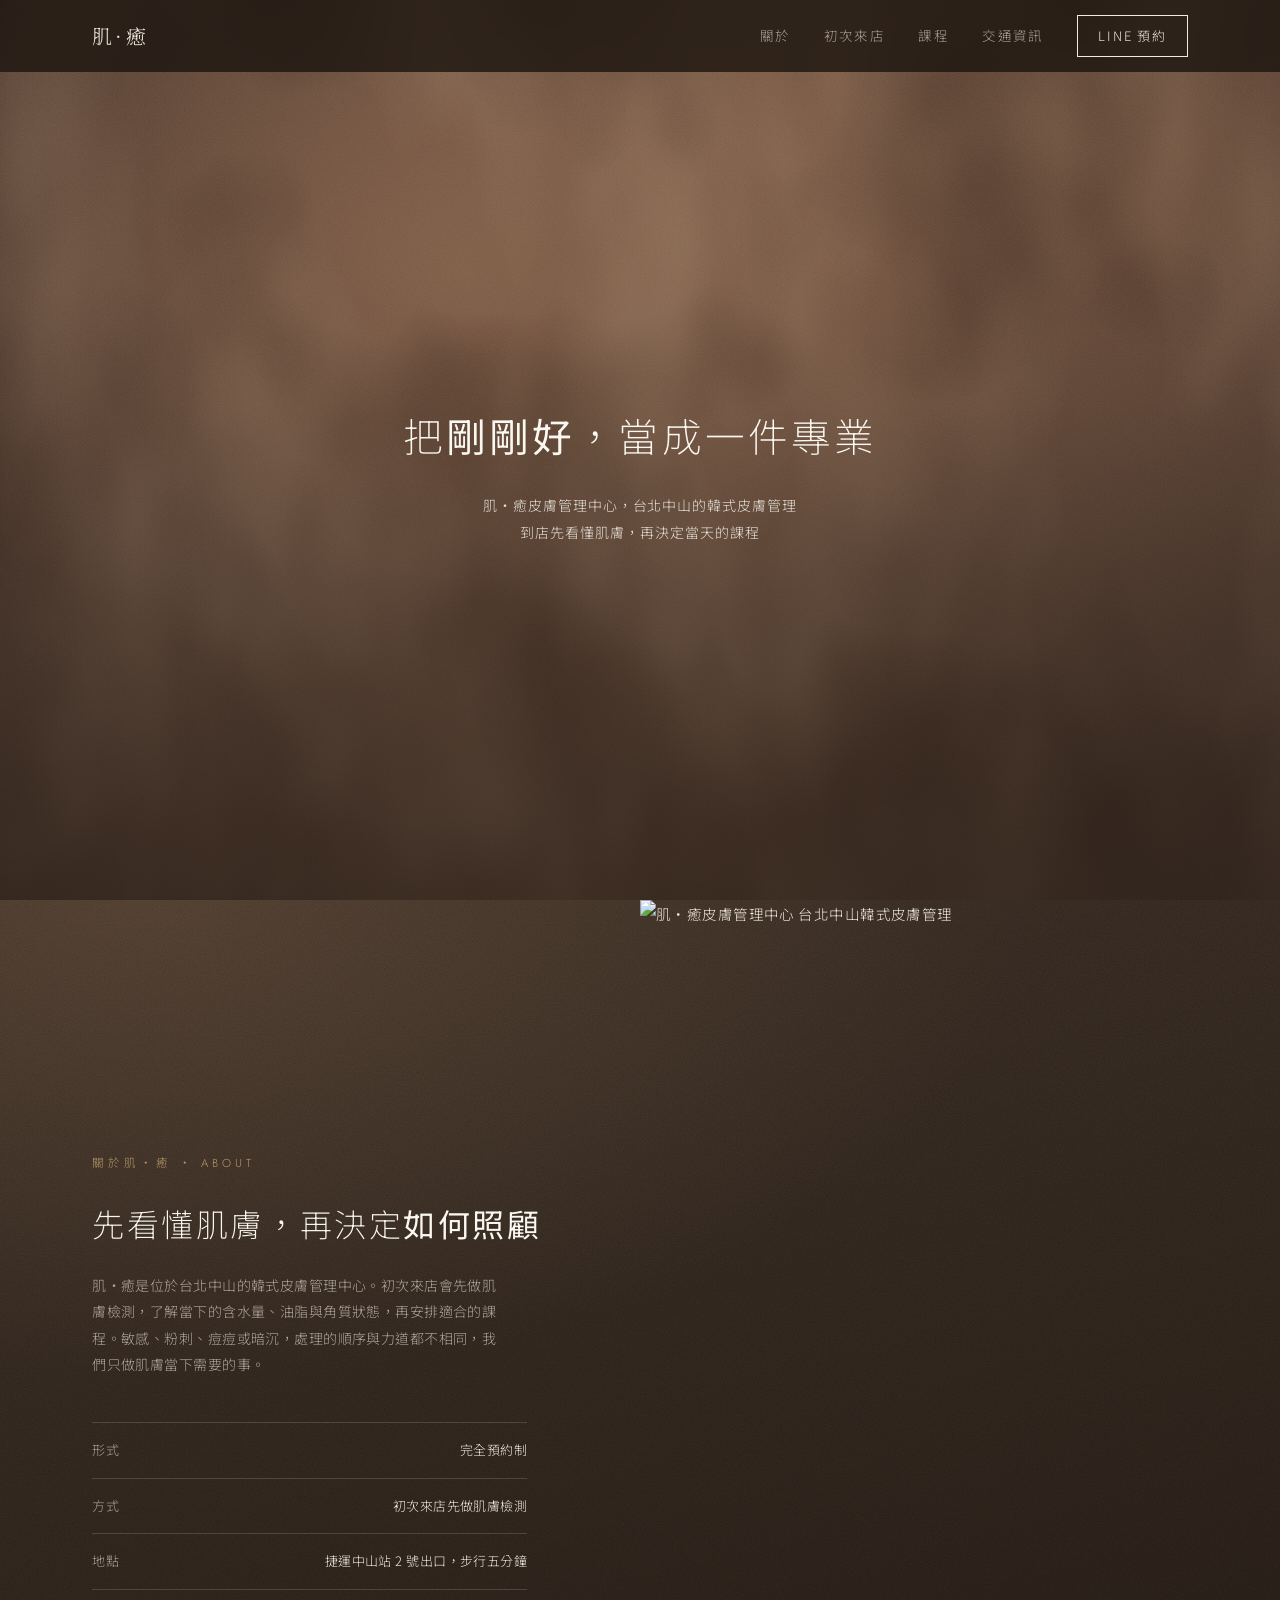
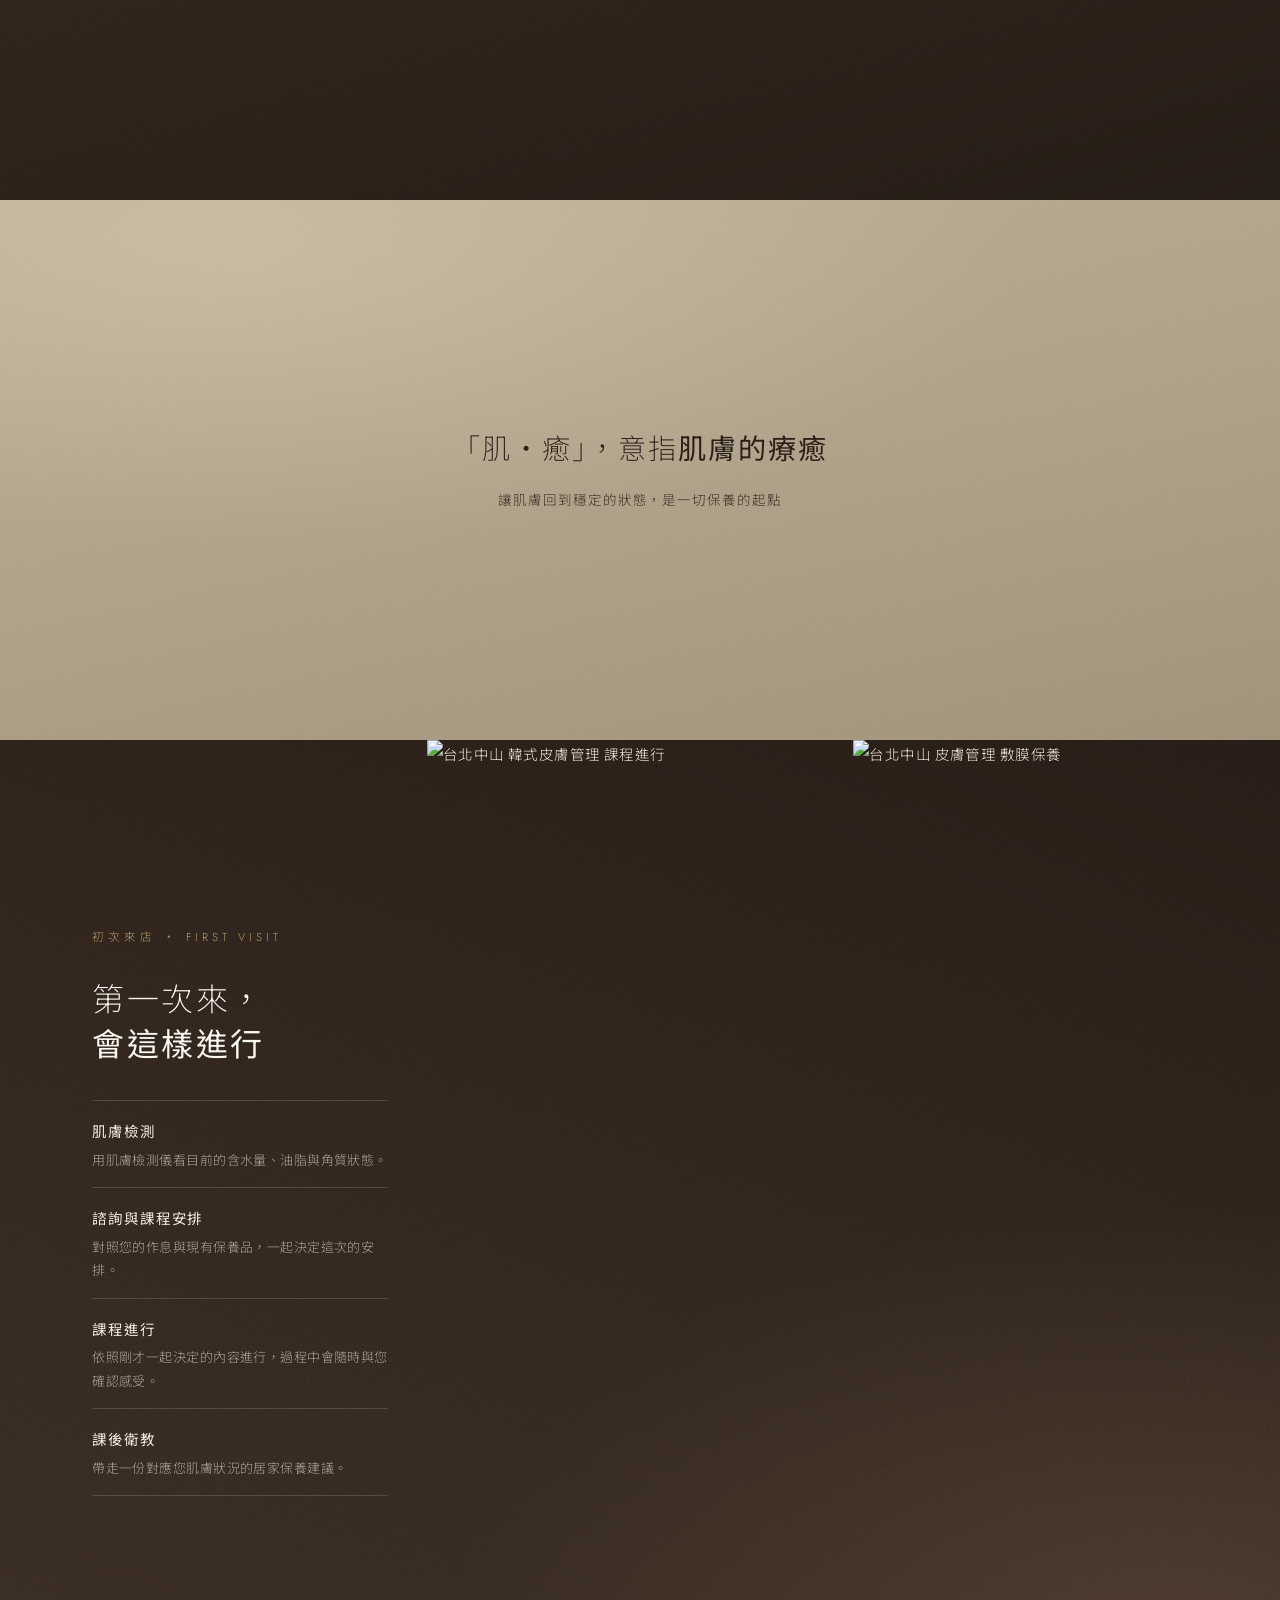
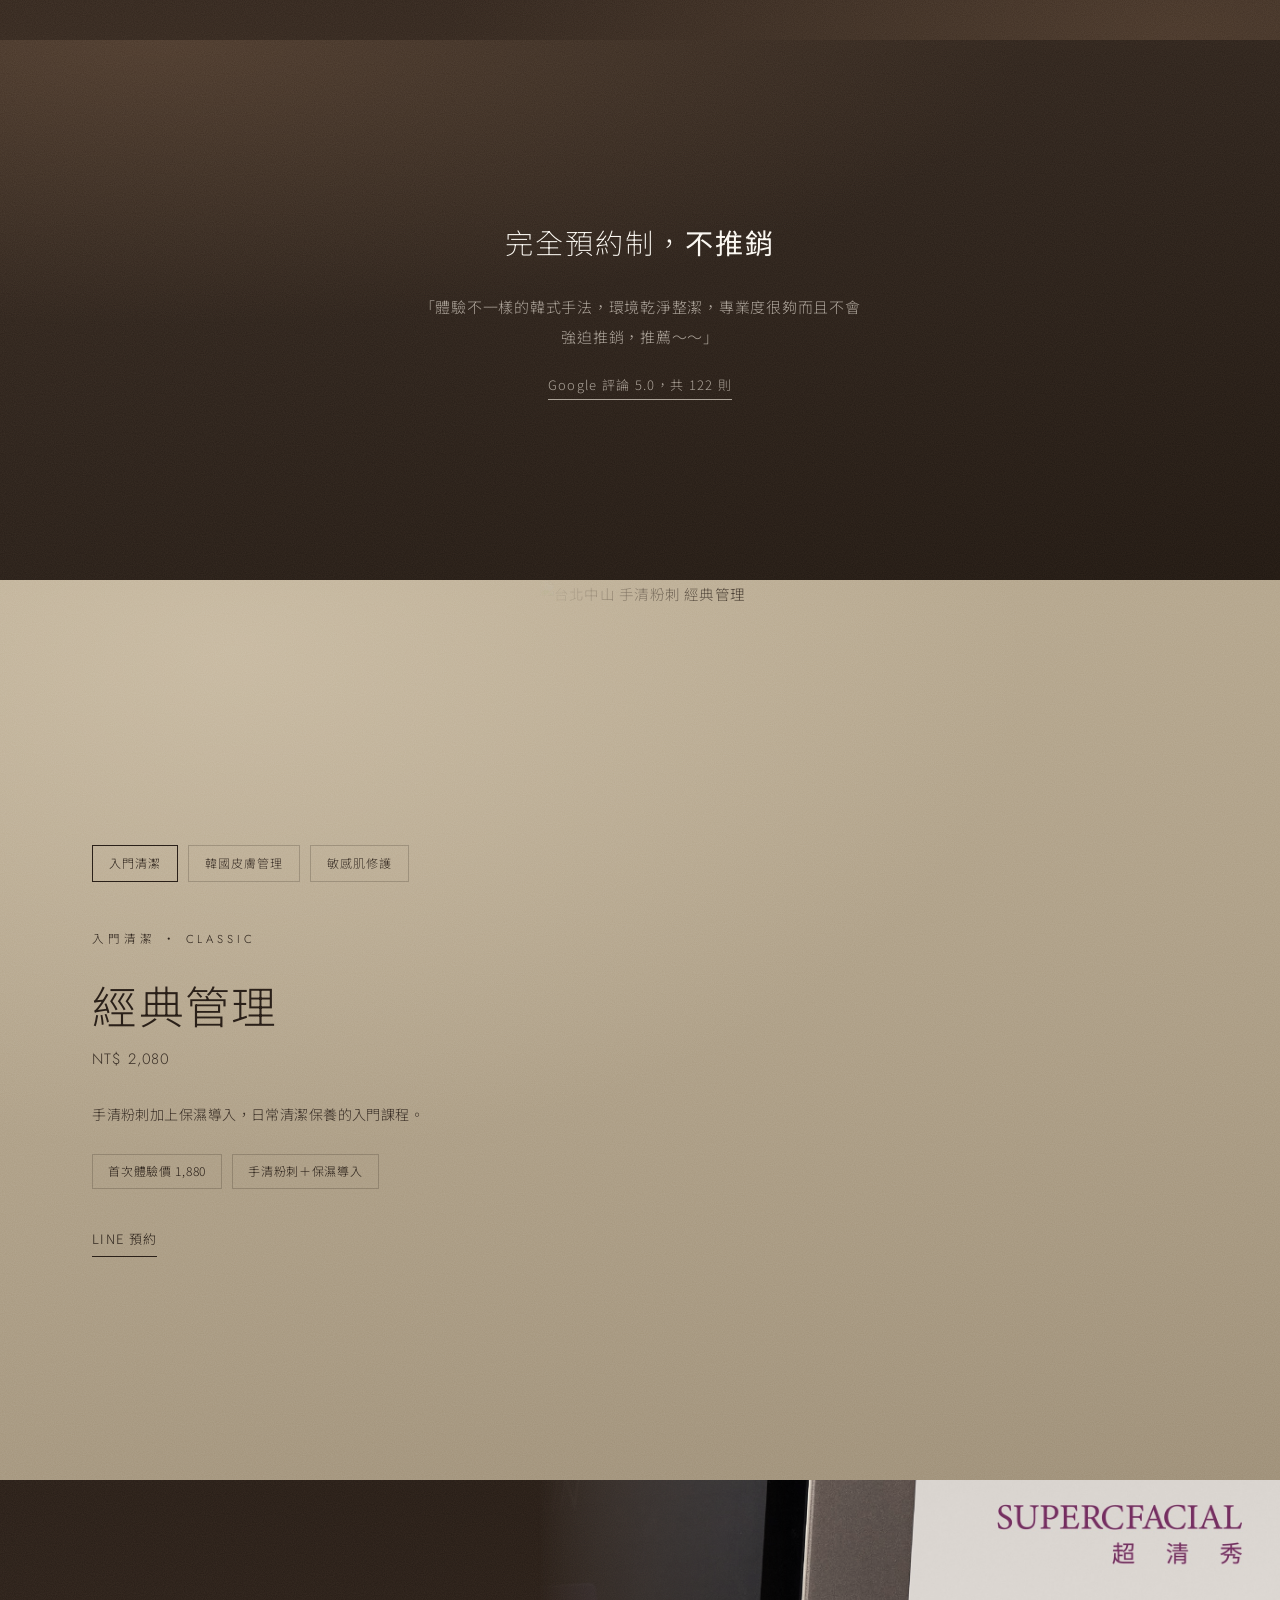
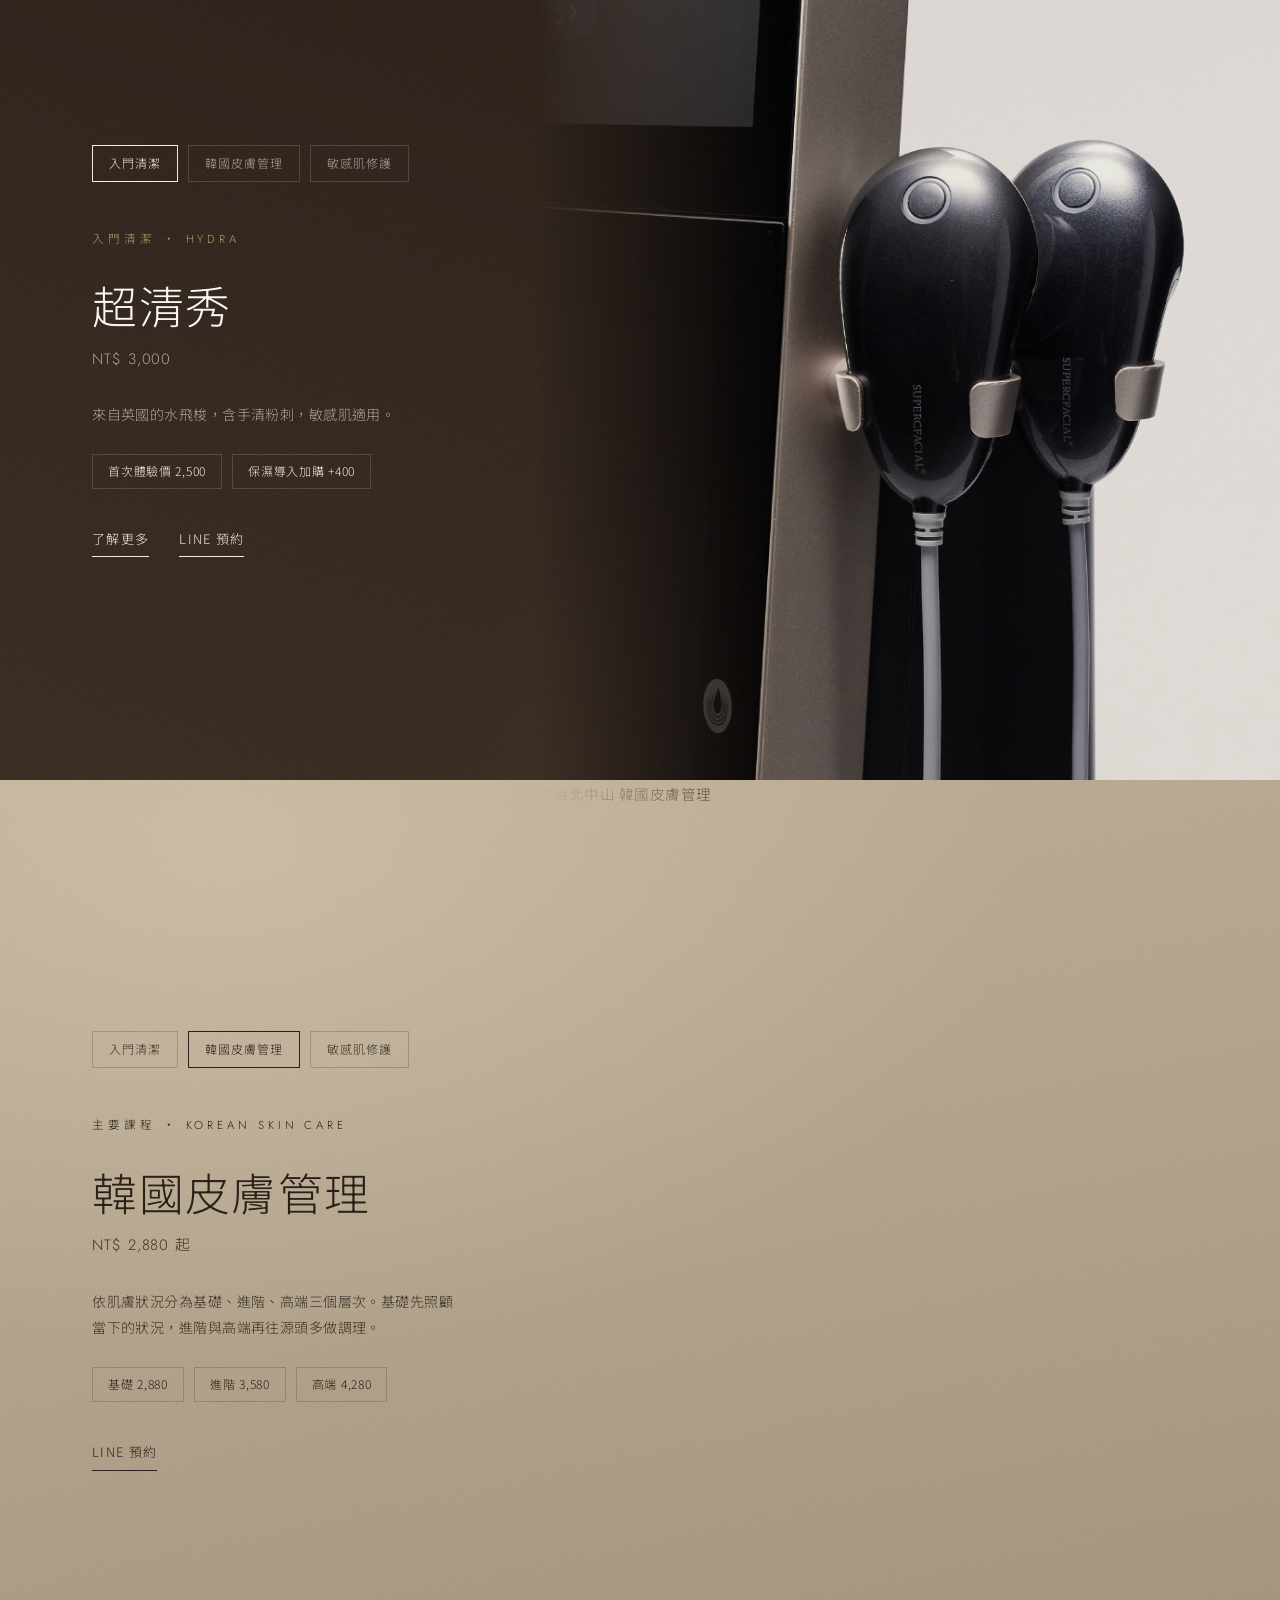
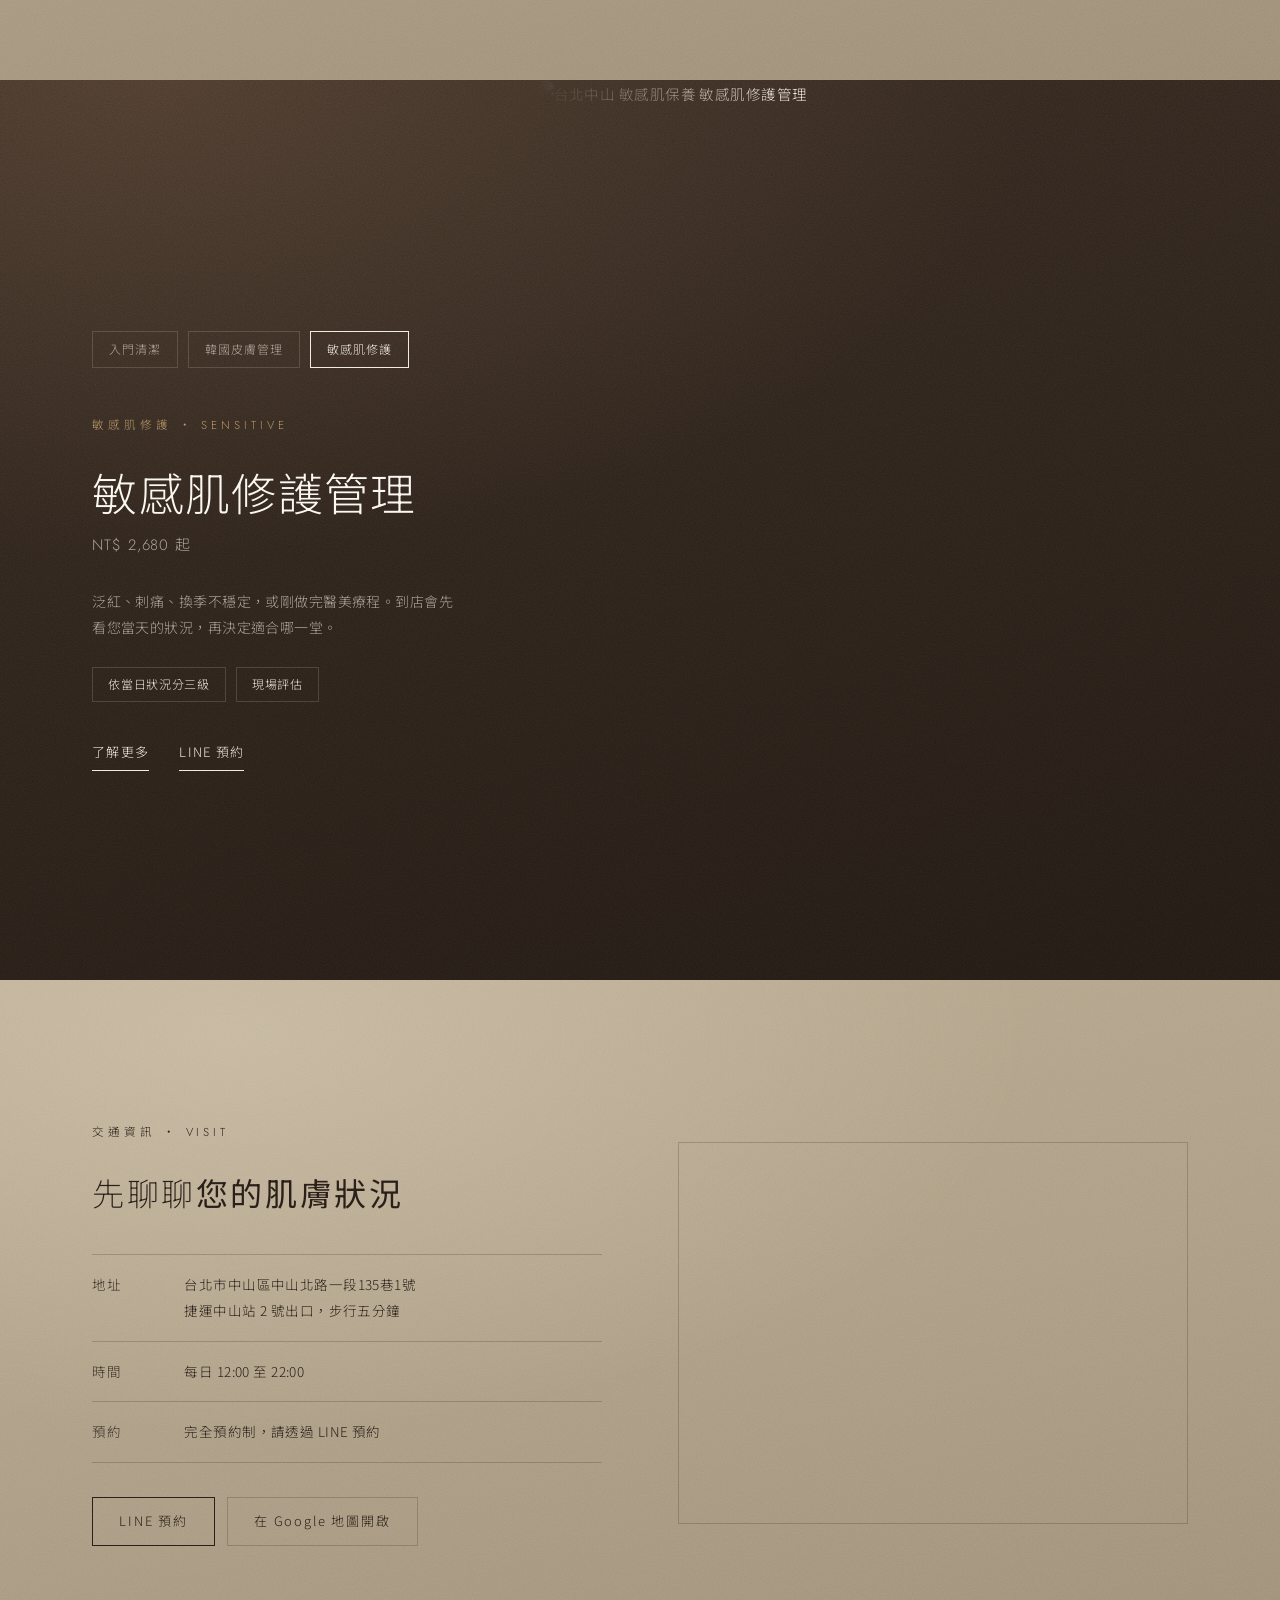
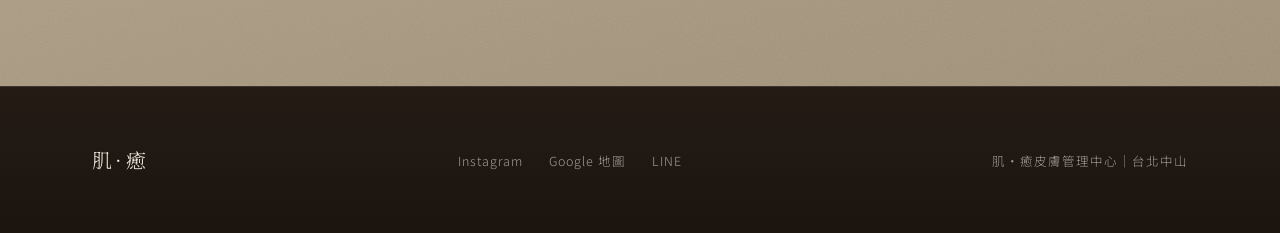
==== index.html @ ade78063 "深色版升為正式首頁；新增超清秀介紹頁；營業時間改 12:00 至 22:00 - v2.html 改名 index.html，舊奶油白版改名 index-light.html - courses/su" ====
<!doctype html>
<html lang="zh-Hant">
<head>
<meta charset="utf-8">
<meta name="viewport" content="width=device-width, initial-scale=1">
<title>肌·癒皮膚管理中心｜台北中山韓式皮膚管理・敏感肌</title>
<meta name="description" content="肌·癒皮膚管理中心位於台北中山，捷運中山站步行五分鐘。韓式皮膚管理、敏感肌保養、手清粉刺，完全預約制，初次來店先做肌膚檢測再安排課程。">
<!-- 最後更新 2026-11-13。深色極簡版首頁。_sample 資料夾的照片為本機示意用，上線前須更換 -->
<link rel="preconnect" href="https://fonts.googleapis.com">
<link rel="preconnect" href="https://fonts.gstatic.com" crossorigin>
<link href="https://fonts.googleapis.com/css2?family=Jost:wght@300;400&family=Noto+Sans+TC:wght@200;300;400&family=Noto+Serif+TC:wght@300&display=swap" rel="stylesheet">
<link rel="stylesheet" href="assets/site-v2.css">
</head>
<body>

<nav class="nav-fade">
  <a class="brand" href="#top">肌·癒</a>
  <div class="nav-links">
    <a href="#about">關於</a>
    <a href="#first-visit">初次來店</a>
    <a href="#courses">課程</a>
    <a href="#visit">交通資訊</a>
    <a class="btn-line" href="https://lin.ee/NUTOopS0" target="_blank" rel="noopener">LINE 預約</a>
  </div>
</nav>

<!-- 首屏：一句話 -->
<header class="panel hero on-dark" id="top">
  <div>
    <h1><span class="nb">把<strong>剛剛好</strong>，</span><span class="nb">當成一件專業</span>
      <span class="h1-sub"><span class="nb">肌·癒皮膚管理中心，</span><span class="nb">台北中山的韓式皮膚管理</span></span>
    </h1>
    <p><span class="nb">到店先看懂肌膚，</span><span class="nb">再決定當天的課程</span></p>
  </div>
</header>

<!-- 關於 -->
<section class="split on-dark" id="about">
  <div class="split-txt rv">
    <div class="eyebrow">關於肌·癒 · <span class="en">About</span></div>
    <h2 class="h-lg">先看懂肌膚，再決定<strong>如何照顧</strong></h2>
    <p class="lead">肌·癒是位於台北中山的韓式皮膚管理中心。初次來店會先做肌膚檢測，了解當下的含水量、油脂與角質狀態，再安排適合的課程。敏感、粉刺、痘痘或暗沉，處理的順序與力道都不相同，我們只做肌膚當下需要的事。</p>
    <dl class="spec">
      <div><dt>形式</dt><dd>完全預約制</dd></div>
      <div><dt>方式</dt><dd>初次來店先做肌膚檢測</dd></div>
      <div><dt>地點</dt><dd>捷運中山站 2 號出口，步行五分鐘</dd></div>
    </dl>
  </div>
  <div class="split-img">
    <img src="assets/img/_sample/about.jpg" alt="肌·癒皮膚管理中心 台北中山韓式皮膚管理">
  </div>
</section>

<!-- 呼吸段 -->
<section class="breathe on-sand">
  <h2 class="rv">「肌·癒」，意指<strong>肌膚的療癒</strong></h2>
  <p class="rv">讓肌膚回到穩定的狀態，是一切保養的起點</p>
</section>

<!-- 初次來店 -->
<section class="trio on-dark tone-b" id="first-visit">
  <div class="split-txt rv">
    <div class="eyebrow">初次來店 · <span class="en">First Visit</span></div>
    <h2 class="h-lg">第一次來，<br><strong>會這樣進行</strong></h2>
    <ul class="steps">
      <li><b>肌膚檢測</b><span>用肌膚檢測儀看目前的含水量、油脂與角質狀態。</span></li>
      <li><b>諮詢與課程安排</b><span>對照您的作息與現有保養品，一起決定這次的安排。</span></li>
      <li><b>課程進行</b><span>依照剛才一起決定的內容進行，過程中會隨時與您確認感受。</span></li>
      <li><b>課後衛教</b><span>帶走一份對應您肌膚狀況的居家保養建議。</span></li>
    </ul>
  </div>
  <div class="split-img"><img src="assets/img/_sample/visit-1.jpg" alt="台北中山 韓式皮膚管理 課程進行"></div>
  <div class="split-img"><img src="assets/img/_sample/visit-2.jpg" alt="台北中山 皮膚管理 敷膜保養"></div>
</section>

<!-- 呼吸段 -->
<section class="breathe on-dark">
  <h2 class="rv">完全預約制，<strong>不推銷</strong></h2>
  <blockquote class="quote rv">「體驗不一樣的韓式手法，環境乾淨整潔，專業度很夠而且不會強迫推銷，推薦～～」</blockquote>
  <p class="rv"><a class="link-u" href="https://www.google.com/maps?cid=13029954683794397936" target="_blank" rel="noopener">Google 評論 5.0，共 122 則</a></p>
</section>

<!-- 課程：一堂一屏 -->
<div id="courses">

<section class="cp on-sand" id="course-classic">
  <div class="cp-img"><img src="assets/img/_sample/course-classic.jpg" alt="台北中山 手清粉刺 經典管理"></div>
  <div class="cp-body rv">
    <div class="cp-tabs"><a class="on" href="#course-classic">入門清潔</a><a href="#course-korean">韓國皮膚管理</a><a href="#course-sensitive">敏感肌修護</a></div>
    <div class="eyebrow">入門清潔 · <span class="en">Classic</span></div>
    <h3 class="cp-name">經典管理</h3>
    <div class="cp-price">NT$ 2,080</div>
    <p class="cp-desc">手清粉刺加上保濕導入，日常清潔保養的入門課程。</p>
    <div class="chips"><span>首次體驗價 1,880</span><span>手清粉刺＋保濕導入</span></div>
    <div class="cp-links"><a class="link-u" href="https://lin.ee/NUTOopS0" target="_blank" rel="noopener">LINE 預約</a></div>
  </div>
</section>

<section class="cp on-dark tone-b" id="course-hydra">
  <div class="cp-img brand-shot"><img src="assets/img/supercfacial/supercfacial-2.jpg" alt="超清秀 SUPERCFACIAL 英國水飛梭儀器 台北中山"></div>
  <div class="cp-body rv">
    <div class="cp-tabs"><a class="on" href="#course-classic">入門清潔</a><a href="#course-korean">韓國皮膚管理</a><a href="#course-sensitive">敏感肌修護</a></div>
    <div class="eyebrow">入門清潔 · <span class="en">Hydra</span></div>
    <h3 class="cp-name">超清秀</h3>
    <div class="cp-price">NT$ 3,000</div>
    <p class="cp-desc">來自英國的水飛梭，含手清粉刺，敏感肌適用。</p>
    <div class="chips"><span>首次體驗價 2,500</span><span>保濕導入加購 +400</span></div>
    <div class="cp-links"><a class="link-u" href="courses/supercfacial.html">了解更多</a><a class="link-u" href="https://lin.ee/NUTOopS0" target="_blank" rel="noopener">LINE 預約</a></div>
  </div>
</section>

<section class="cp on-sand" id="course-korean">
  <div class="cp-img"><img src="assets/img/_sample/course-korean.jpg" alt="台北中山 韓國皮膚管理"></div>
  <div class="cp-body rv">
    <div class="cp-tabs"><a href="#course-classic">入門清潔</a><a class="on" href="#course-korean">韓國皮膚管理</a><a href="#course-sensitive">敏感肌修護</a></div>
    <div class="eyebrow">主要課程 · <span class="en">Korean Skin Care</span></div>
    <h3 class="cp-name">韓國皮膚管理</h3>
    <div class="cp-price">NT$ 2,880 起</div>
    <p class="cp-desc">依肌膚狀況分為基礎、進階、高端三個層次。基礎先照顧當下的狀況，進階與高端再往源頭多做調理。</p>
    <div class="chips"><span>基礎 2,880</span><span>進階 3,580</span><span>高端 4,280</span></div>
    <div class="cp-links"><a class="link-u" href="https://lin.ee/NUTOopS0" target="_blank" rel="noopener">LINE 預約</a></div>
  </div>
</section>

<section class="cp on-dark" id="course-sensitive">
  <div class="cp-img"><img src="assets/img/_sample/course-sensitive.jpg" alt="台北中山 敏感肌保養 敏感肌修護管理"></div>
  <div class="cp-body rv">
    <div class="cp-tabs"><a href="#course-classic">入門清潔</a><a href="#course-korean">韓國皮膚管理</a><a class="on" href="#course-sensitive">敏感肌修護</a></div>
    <div class="eyebrow">敏感肌修護 · <span class="en">Sensitive</span></div>
    <h3 class="cp-name">敏感肌修護管理</h3>
    <div class="cp-price">NT$ 2,680 起</div>
    <p class="cp-desc">泛紅、刺痛、換季不穩定，或剛做完醫美療程。到店會先看您當天的狀況，再決定適合哪一堂。</p>
    <div class="chips"><span>依當日狀況分三級</span><span>現場評估</span></div>
    <div class="cp-links"><a class="link-u" href="courses/sensitive-repair.html">了解更多</a><a class="link-u" href="https://lin.ee/NUTOopS0" target="_blank" rel="noopener">LINE 預約</a></div>
  </div>
</section>

</div>

<!-- 交通資訊 -->
<section class="visit on-sand" id="visit">
  <div class="rv">
    <div class="eyebrow">交通資訊 · <span class="en">Visit</span></div>
    <h2 class="h-lg">先聊聊<strong>您的肌膚狀況</strong></h2>
    <dl class="info">
      <div><dt>地址</dt><dd>台北市中山區中山北路一段135巷1號<br>捷運中山站 2 號出口，步行五分鐘</dd></div>
      <div><dt>時間</dt><dd>每日 12:00 至 22:00</dd></div>
      <div><dt>預約</dt><dd>完全預約制，請透過 LINE 預約</dd></div>
    </dl>
    <div class="visit-links">
      <a class="btn-line" href="https://lin.ee/NUTOopS0" target="_blank" rel="noopener">LINE 預約</a>
      <a class="btn-line ghost" href="https://www.google.com/maps?cid=13029954683794397936" target="_blank" rel="noopener">在 Google 地圖開啟</a>
    </div>
  </div>
  <div class="map rv"><iframe title="肌·癒皮膚管理中心 Google 地圖" src="https://maps.google.com/maps?cid=13029954683794397936&amp;hl=zh-TW&amp;z=16&amp;output=embed" loading="lazy" referrerpolicy="no-referrer-when-downgrade"></iframe></div>
</section>

<footer>
  <a class="brand" href="#top">肌·癒</a>
  <div class="foot-links"><a href="https://www.instagram.com/jiyu.tw/" target="_blank" rel="noopener">Instagram</a><a href="https://www.google.com/maps?cid=13029954683794397936" target="_blank" rel="noopener">Google 地圖</a><a href="https://lin.ee/NUTOopS0" target="_blank" rel="noopener">LINE</a></div>
  <div>肌·癒皮膚管理中心｜台北中山</div>
</footer>

<script type="application/ld+json">
{
 "@context": "https://schema.org",
 "@type": "HealthAndBeautyBusiness",
 "name": "肌·癒皮膚管理中心",
 "alternateName": [
  "肌癒皮膚管理中心",
  "肌癒",
  "肌·癒 JIYU"
 ],
 "description": "位於台北中山的韓式皮膚管理中心，提供敏感肌保養、手清粉刺與分級課程，完全預約制。",
 "address": {
  "@type": "PostalAddress",
  "streetAddress": "中山北路一段135巷1號",
  "addressLocality": "中山區",
  "addressRegion": "台北市",
  "postalCode": "104",
  "addressCountry": "TW"
 },
 "openingHoursSpecification": [
  {
   "@type": "OpeningHoursSpecification",
   "dayOfWeek": [
    "Monday",
    "Tuesday",
    "Wednesday",
    "Thursday",
    "Friday",
    "Saturday",
    "Sunday"
   ],
   "opens": "12:00",
   "closes": "22:00"
  }
 ],
 "priceRange": "NT$2,080-NT$4,280",
 "areaServed": "台北市中山區",
 "hasMap": "https://www.google.com/maps?cid=13029954683794397936",
 "sameAs": [
  "https://www.instagram.com/jiyu.tw/",
  "https://page.line.me/556xhesa",
  "https://www.google.com/maps?cid=13029954683794397936"
 ]
}
</script>
</body>
</html>
---- assets/site-v2.css ----
/* 肌·癒官網 v2：深色極簡版
   最後更新 2026-11-13
   色：深棕 / 沙色 兩種底交替，暖金只用在細線與小字
   字：Noto Sans TC，標題 200 極細、重點字 400、內文 300，字距收窄；英文 Jost 300
   圓角：全站 0 */
:root{
  --dark:#2A2019;
  --sand:#AFA088;
  --gold:#B89A6A;
  --on-dark:#F2EBDF;
  --on-dark-2:rgba(242,235,223,.64);
  --line-dark:rgba(242,235,223,.16);
  --on-sand:#2A2019;
  --on-sand-2:rgba(42,32,25,.88);
  --line-sand:rgba(42,32,25,.22);
  --pad:clamp(22px,7.2vw,104px);
  --nav-h:72px;
  /* 牆面質感：亮刷痕、暗刷痕、細顆粒。純 CSS 產生，不依賴照片 */
  --streak-light:url("data:image/svg+xml,%3Csvg xmlns='http://www.w3.org/2000/svg' width='1400' height='1000'%3E%3Cfilter id='a' x='0' y='0' width='100%25' height='100%25'%3E%3CfeTurbulence type='fractalNoise' baseFrequency='0.0052 0.0024' numOctaves='3' seed='11'/%3E%3CfeColorMatrix values='0 0 0 0 1 0 0 0 0 0.86 0 0 0 0 0.72 0.95 0 0 0 -0.4'/%3E%3C/filter%3E%3Crect width='100%25' height='100%25' filter='url(%23a)'/%3E%3C/svg%3E");
  --streak-dark:url("data:image/svg+xml,%3Csvg xmlns='http://www.w3.org/2000/svg' width='1400' height='1000'%3E%3Cfilter id='b' x='0' y='0' width='100%25' height='100%25'%3E%3CfeTurbulence type='fractalNoise' baseFrequency='0.004 0.0028' numOctaves='3' seed='29'/%3E%3CfeColorMatrix values='0 0 0 0 0.1 0 0 0 0 0.06 0 0 0 0 0.04 1.05 0 0 0 -0.46'/%3E%3C/filter%3E%3Crect width='100%25' height='100%25' filter='url(%23b)'/%3E%3C/svg%3E");
  --grain:url("data:image/svg+xml,%3Csvg xmlns='http://www.w3.org/2000/svg' width='220' height='220'%3E%3Cfilter id='g'%3E%3CfeTurbulence type='fractalNoise' baseFrequency='0.9' numOctaves='2' seed='3'/%3E%3CfeColorMatrix values='0 0 0 0 1 0 0 0 0 1 0 0 0 0 1 0 0 0 0.26 0'/%3E%3C/filter%3E%3Crect width='100%25' height='100%25' filter='url(%23g)'/%3E%3C/svg%3E");
}
*{box-sizing:border-box;margin:0;padding:0;border-radius:0}
html{-webkit-text-size-adjust:100%;scroll-behavior:smooth;scroll-padding-top:var(--nav-h)}
body{background:var(--dark);color:var(--on-dark);
  font-family:"Noto Sans TC",system-ui,sans-serif;font-weight:300;
  font-size:14.5px;line-height:1.9;letter-spacing:.03em;overflow-x:hidden;
  -webkit-font-smoothing:antialiased;-moz-osx-font-smoothing:grayscale}
img{display:block;max-width:100%}
a{color:inherit;text-decoration:none}
strong{font-weight:400}
.en{font-family:Jost,"Noto Sans TC",sans-serif;font-weight:300;text-transform:uppercase;letter-spacing:.32em}
.tofill{opacity:.5}
.nb{display:inline-block}  /* 中文斷行只斷在標點後，避免孤字 */

/* 兩種底色的文字配色 */
.on-dark{color:var(--on-dark);--t2:var(--on-dark-2);--ln:var(--line-dark);--ac:var(--gold);
  background-color:var(--dark);
  background-image:var(--grain),
    radial-gradient(110% 85% at 12% 0%,rgba(122,92,68,.34),transparent 62%),
    linear-gradient(165deg,#35281F 0%,#2A2019 48%,#1F1711 100%);
  background-size:220px 220px,100% 100%,100% 100%;background-blend-mode:soft-light,normal,normal}
/* 第二種深色：光從右下來，讓相鄰的深色段不會長得一樣 */
.on-dark.tone-b{background-image:var(--grain),
    radial-gradient(95% 80% at 92% 100%,rgba(128,96,70,.3),transparent 60%),
    linear-gradient(200deg,#211812 0%,#2B2019 52%,#34271E 100%)}
.on-sand{color:var(--on-sand);--t2:var(--on-sand-2);--ln:var(--line-sand);--ac:var(--on-sand);
  background-color:var(--sand);
  background-image:var(--grain),
    radial-gradient(100% 90% at 18% 8%,rgba(214,200,176,.5),transparent 62%),
    linear-gradient(168deg,#B8A98F 0%,#AC9D84 50%,#9C8D75 100%);
  background-size:220px 220px,100% 100%,100% 100%;background-blend-mode:soft-light,normal,normal}

.eyebrow{font-size:11.5px;letter-spacing:.34em;color:var(--ac);margin-bottom:26px}
.eyebrow .en{letter-spacing:.34em}
h1,h2,h3{font-weight:200;letter-spacing:.08em;line-height:1.4}
.on-dark h1,.on-dark h2,.on-dark h3{color:#FBF8F2}
.h-lg{font-size:clamp(23px,2.5vw,34px)}
.lead{margin-top:26px;color:var(--t2);max-width:29em;font-size:14px;text-wrap:pretty}

/* 連結樣式：只有一種主要動作「LINE 預約」 */
.btn-line{display:inline-block;border:1px solid currentColor;padding:11px 26px;font-size:13px;
  letter-spacing:.14em;white-space:nowrap;transition:background .35s,color .35s}
.on-dark .btn-line:hover,nav .btn-line:hover{background:var(--on-dark);color:var(--dark)}
.on-sand .btn-line:hover{background:var(--on-sand);color:var(--sand)}
.btn-line:active{transform:scale(.98)}
.link-u{font-size:13px;letter-spacing:.1em;padding-bottom:5px;border-bottom:1px solid currentColor;white-space:nowrap}
.link-u:hover{color:var(--gold)}

/* NAV */
nav{position:fixed;inset:0 0 auto 0;z-index:40;height:var(--nav-h);display:flex;align-items:center;
  padding-inline:var(--pad);justify-content:space-between;gap:24px;color:var(--on-dark);
  background:rgba(30,22,17,.82);backdrop-filter:blur(14px);-webkit-backdrop-filter:blur(14px)}
@keyframes nav-in{from{background:rgba(30,22,17,0);backdrop-filter:blur(0);-webkit-backdrop-filter:blur(0)}to{background:rgba(30,22,17,.82);backdrop-filter:blur(14px);-webkit-backdrop-filter:blur(14px)}}
/* 只有首頁（首屏是深色牆面）才讓導覽列一開始透明；內頁右上可能是淺色照片，固定用深色底 */
@supports (animation-timeline:scroll()){nav.nav-fade{animation:nav-in linear both;animation-timeline:scroll(root);animation-range:60vh 100vh}}
.brand{font-family:"Noto Serif TC",serif;font-weight:300;font-size:20px;letter-spacing:.16em;white-space:nowrap}
.nav-links{display:flex;align-items:center;gap:clamp(18px,2.6vw,38px);font-size:13.5px;letter-spacing:.1em;white-space:nowrap}
.nav-links a:not(.btn-line){color:var(--on-dark-2);transition:color .3s}
.nav-links a:not(.btn-line):hover{color:var(--on-dark)}
nav .btn-line{padding:8px 20px}
@media(max-width:820px){.nav-links a:not(.btn-line){display:none}}

/* 一屏一段 */
.panel{min-height:100dvh;display:flex;align-items:center;justify-content:center;text-align:center;
  padding:calc(var(--nav-h) + 40px) var(--pad) 60px}
.hero{position:relative;isolation:isolate;overflow:hidden;background:#5A4234}
.hero::before{content:"";position:absolute;inset:0;z-index:-2;
  background-image:var(--grain),var(--streak-dark),var(--streak-light),
    radial-gradient(72% 64% at 36% 30%,rgba(176,128,96,.5),transparent 70%),
    radial-gradient(58% 70% at 88% 22%,rgba(140,96,70,.4),transparent 68%),
    linear-gradient(100deg,#49352A 0%,#674B3A 34%,#70523F 56%,#4E392D 100%);
  background-size:220px 220px,cover,cover,100% 100%,100% 100%,100% 100%;
  background-blend-mode:soft-light,multiply,soft-light,normal,normal,normal}
.hero::after{content:"";position:absolute;inset:0;z-index:-1;
  background:linear-gradient(rgba(34,25,19,.06) 0%,rgba(34,25,19,.16) 45%,rgba(34,25,19,.66) 100%)}
.hero h1{font-size:clamp(26px,3.1vw,44px);letter-spacing:.08em}
.hero .h1-sub{display:block;margin-top:30px;font-size:14px;font-weight:300;letter-spacing:.07em;line-height:1.9;color:rgba(251,248,242,.86)}
.hero p{font-size:14px;letter-spacing:.07em;line-height:1.9;color:rgba(251,248,242,.86)}

/* 左文右圖 */
.split{display:grid;grid-template-columns:1fr 1fr;min-height:100dvh}
.split-txt{display:flex;flex-direction:column;justify-content:center;
  padding:calc(var(--nav-h) + 30px) clamp(28px,5vw,80px) 60px var(--pad)}
.split-img{position:relative;overflow:hidden;min-height:60vh}
.split-img img{position:absolute;inset:0;width:100%;height:100%;object-fit:cover}
.spec{margin-top:44px;border-top:1px solid var(--ln);max-width:30em}
.spec div{display:flex;justify-content:space-between;gap:24px;padding:15px 0;border-bottom:1px solid var(--ln);font-size:13px}
.spec dt{color:var(--t2);white-space:nowrap}
.spec dd{text-align:right}

/* 只放一句話的呼吸段 */
.breathe{min-height:60vh;display:flex;flex-direction:column;align-items:center;justify-content:center;
  text-align:center;padding:90px var(--pad)}
.breathe h2{font-size:clamp(21px,2.2vw,29px);letter-spacing:.07em}
.breathe p{margin-top:20px;font-size:13.5px;letter-spacing:.07em;color:var(--t2)}

/* 一欄文字加兩張直幅圖 */
.trio{display:grid;grid-template-columns:1fr 1fr 1fr;min-height:100dvh}
.trio .split-txt{padding-right:clamp(24px,3vw,48px)}
.steps{margin-top:36px;border-top:1px solid var(--ln);max-width:26em}
.steps li{list-style:none;padding:16px 0;border-bottom:1px solid var(--ln)}
.steps b{display:block;font-weight:400;font-size:14.5px;letter-spacing:.06em}
.steps span{display:block;margin-top:3px;font-size:13px;color:var(--t2);line-height:1.8}

/* 課程：一堂課一屏，圖在右側融進底色 */
.cp{position:relative;min-height:100dvh;display:flex;align-items:center;overflow:hidden;
  padding:calc(var(--nav-h) + 30px) var(--pad) 60px}
.cp-img{position:absolute;top:0;right:0;width:58%;height:100%;
  -webkit-mask-image:linear-gradient(to right,transparent 0,#000 34%);mask-image:linear-gradient(to right,transparent 0,#000 34%)}
.cp-img img{width:100%;height:100%;object-fit:cover}
/* 原廠儀器照是冷灰色調，稍微調暖才不會跟頁面打架 */
.brand-shot img{filter:sepia(.22) saturate(.92) brightness(.9) contrast(1.02)}
/* 原廠照左上或右上有品牌標誌：半屏的照片往下讓出導覽列高度，標誌完整露出；窄欄的照片會把標誌切一半，改成裁掉上緣 */
.split-img.brand-shot img{top:var(--nav-h);height:calc(100% - var(--nav-h));object-position:center top}
.trio .split-img.brand-shot img{top:auto;bottom:0;height:117%;object-position:center bottom}
.cp-body{position:relative;z-index:1;max-width:25em}
.cp-tabs{display:flex;flex-wrap:wrap;gap:10px;margin-bottom:46px}
.cp-tabs a{border:1px solid var(--ln);padding:6px 16px;font-size:12px;letter-spacing:.08em;color:var(--t2);white-space:nowrap;transition:border-color .3s,color .3s}
.cp-tabs a:hover,.cp-tabs a.on{border-color:currentColor;color:inherit}
.cp-name{font-size:clamp(30px,3.5vw,48px);font-weight:300;letter-spacing:.03em;line-height:1.3;white-space:nowrap}
.cp-price{margin-top:10px;font-family:Jost,"Noto Sans TC",sans-serif;font-size:15px;letter-spacing:.06em;color:var(--t2)}
.cp-desc{margin-top:28px;font-size:14px;color:var(--t2);text-wrap:pretty}
.chips{display:flex;flex-wrap:wrap;gap:10px;margin-top:26px}
.chips span{border:1px solid var(--ln);padding:5px 15px;font-size:12px;letter-spacing:.06em;white-space:nowrap}
.cp-links{display:flex;flex-wrap:wrap;gap:30px;margin-top:38px}

/* 交通資訊 */
.visit{display:grid;grid-template-columns:1fr 1fr;gap:clamp(36px,6vw,90px);align-items:center;
  padding:clamp(90px,11vw,150px) var(--pad)}
.info{margin-top:40px;border-top:1px solid var(--ln)}
.info div{display:grid;grid-template-columns:5.5em 1fr;gap:18px;padding:17px 0;border-bottom:1px solid var(--ln);font-size:13.5px}
.info dt{color:var(--t2)}
.visit-links{display:flex;flex-wrap:wrap;gap:12px;margin-top:34px}
.map{aspect-ratio:4/3;border:1px solid var(--ln);overflow:hidden}
/* 地圖調成跟頁面同一個暖色調 */
.map iframe{width:100%;height:100%;border:0;display:block;filter:grayscale(1) sepia(.38) contrast(.92) brightness(.9)}
.btn-line.ghost{border-color:var(--ln)}
.quote{margin-top:30px;max-width:30em;font-size:15px;line-height:2;letter-spacing:.05em;color:var(--t2)}

footer{background:linear-gradient(180deg,#241B15,#1B140F);padding:54px var(--pad);display:flex;justify-content:space-between;align-items:center;gap:22px;flex-wrap:wrap;
  font-size:12.5px;letter-spacing:.08em;color:var(--on-dark-2);border-top:1px solid var(--line-dark)}
footer .brand{color:var(--on-dark)}
.foot-links{display:flex;gap:26px;flex-wrap:wrap}

/* 手機 */
@media(max-width:860px){
  .split,.trio,.visit{grid-template-columns:1fr}
  .split,.trio{min-height:0}
  .split-img{order:-1;min-height:74vh}
  .split-txt{padding:64px var(--pad) 72px}
  .trio .split-txt{grid-column:1}
  .trio .split-img{order:0;min-height:56vh}
  .trio{grid-template-columns:1fr 1fr}
  .trio .split-txt{grid-column:1 / -1}
  .cp{display:block;padding:0;min-height:0}
  .cp-img{position:relative;width:100%;height:64vh;
    -webkit-mask-image:linear-gradient(to top,transparent 0,#000 30%);mask-image:linear-gradient(to top,transparent 0,#000 30%)}
  .cp-body{padding:8px var(--pad) 76px;margin-top:-40px}
  .cp-tabs{margin-bottom:30px}
  .cp-name{white-space:normal;text-wrap:balance}
}

/* 動態：首屏淡入，其餘捲動進場。不靠 JS，不支援的瀏覽器直接顯示內容 */
@keyframes rise{from{opacity:0;transform:translateY(20px)}to{opacity:1;transform:none}}
@media (prefers-reduced-motion:no-preference){
  .hero h1{animation:rise 1.5s cubic-bezier(.16,1,.3,1) .15s both}
  .hero p{animation:rise 1.5s cubic-bezier(.16,1,.3,1) .55s both}
  @supports (animation-timeline:view()){
    .rv{animation:rise linear both;animation-timeline:view();animation-range:entry 6% cover 26%}
  }
}

/* ══ 課程內頁 ══ 最後更新 2026-11-13 */
.crumb{font-size:12px;letter-spacing:.08em;color:var(--t2);margin-bottom:34px}
.crumb a:hover{color:var(--gold)}
.crumb i{font-style:normal;margin-inline:8px;opacity:.5}
.page-hero h1{font-size:clamp(34px,4.2vw,58px);font-weight:200;letter-spacing:.06em;line-height:1.25}
.page-hero .sub-en{margin-top:10px;font-family:Jost,sans-serif;font-size:14px;letter-spacing:.3em;color:var(--t2)}
.price-row{display:flex;align-items:baseline;flex-wrap:wrap;gap:8px 18px;margin-top:36px;padding-top:24px;border-top:1px solid var(--ln);max-width:30em}
.price-row b{font-family:Jost,sans-serif;font-weight:300;font-size:clamp(28px,3vw,38px);letter-spacing:.04em}
.price-row span{font-size:13px;color:var(--t2)}
.page-hero .btn-line{margin-top:34px;align-self:flex-start}
.split.flip .split-img{order:-1}
.split.flip .split-txt{padding:calc(var(--nav-h) + 30px) var(--pad) 60px clamp(28px,5vw,80px)}

/* 價格區 */
.sec{padding:clamp(84px,10vw,140px) var(--pad)}
.sec-head{max-width:34em;margin-bottom:46px}
.plans{display:grid;grid-template-columns:repeat(4,1fr);border-top:1px solid var(--ln);border-bottom:1px solid var(--ln)}
.plans div{padding:30px 22px 30px 0}
.plans div+div{padding-left:26px;border-left:1px solid var(--ln)}
.plans dt{font-size:12.5px;color:var(--t2);letter-spacing:.08em}
.plans dd{margin-top:8px;font-family:Jost,sans-serif;font-weight:300;font-size:clamp(24px,2.5vw,32px);letter-spacing:.03em}
.plans small{display:block;margin-top:6px;font-family:"Noto Sans TC",sans-serif;font-size:12.5px;color:var(--t2);letter-spacing:.04em}
.notes{margin-top:26px;font-size:13px;color:var(--t2)}
@media(max-width:860px){.plans{grid-template-columns:1fr 1fr}.plans div{padding:22px 14px 22px 0}.plans div:nth-child(3){padding-left:0;border-left:0}.plans div:nth-child(n+3){border-top:1px solid var(--ln)}
  .split.flip .split-txt{padding:64px var(--pad) 72px}}

/* 常見問題 */
.faq{border-top:1px solid var(--ln);max-width:46em}
.faq details{border-bottom:1px solid var(--ln)}
.faq summary{list-style:none;cursor:pointer;padding:22px 40px 22px 0;position:relative;font-size:15.5px;font-weight:300;letter-spacing:.05em;transition:color .3s}
.faq summary::-webkit-details-marker{display:none}
.faq summary:hover{color:var(--gold)}
.faq summary::after{content:"";position:absolute;right:6px;top:50%;width:12px;height:1px;background:currentColor}
.faq summary::before{content:"";position:absolute;right:11.5px;top:50%;width:1px;height:12px;background:currentColor;transform:translateY(-50%);transition:opacity .3s}
.faq details[open] summary::before{opacity:0}
.faq p{padding:0 0 26px;font-size:14px;color:var(--t2);max-width:40em}
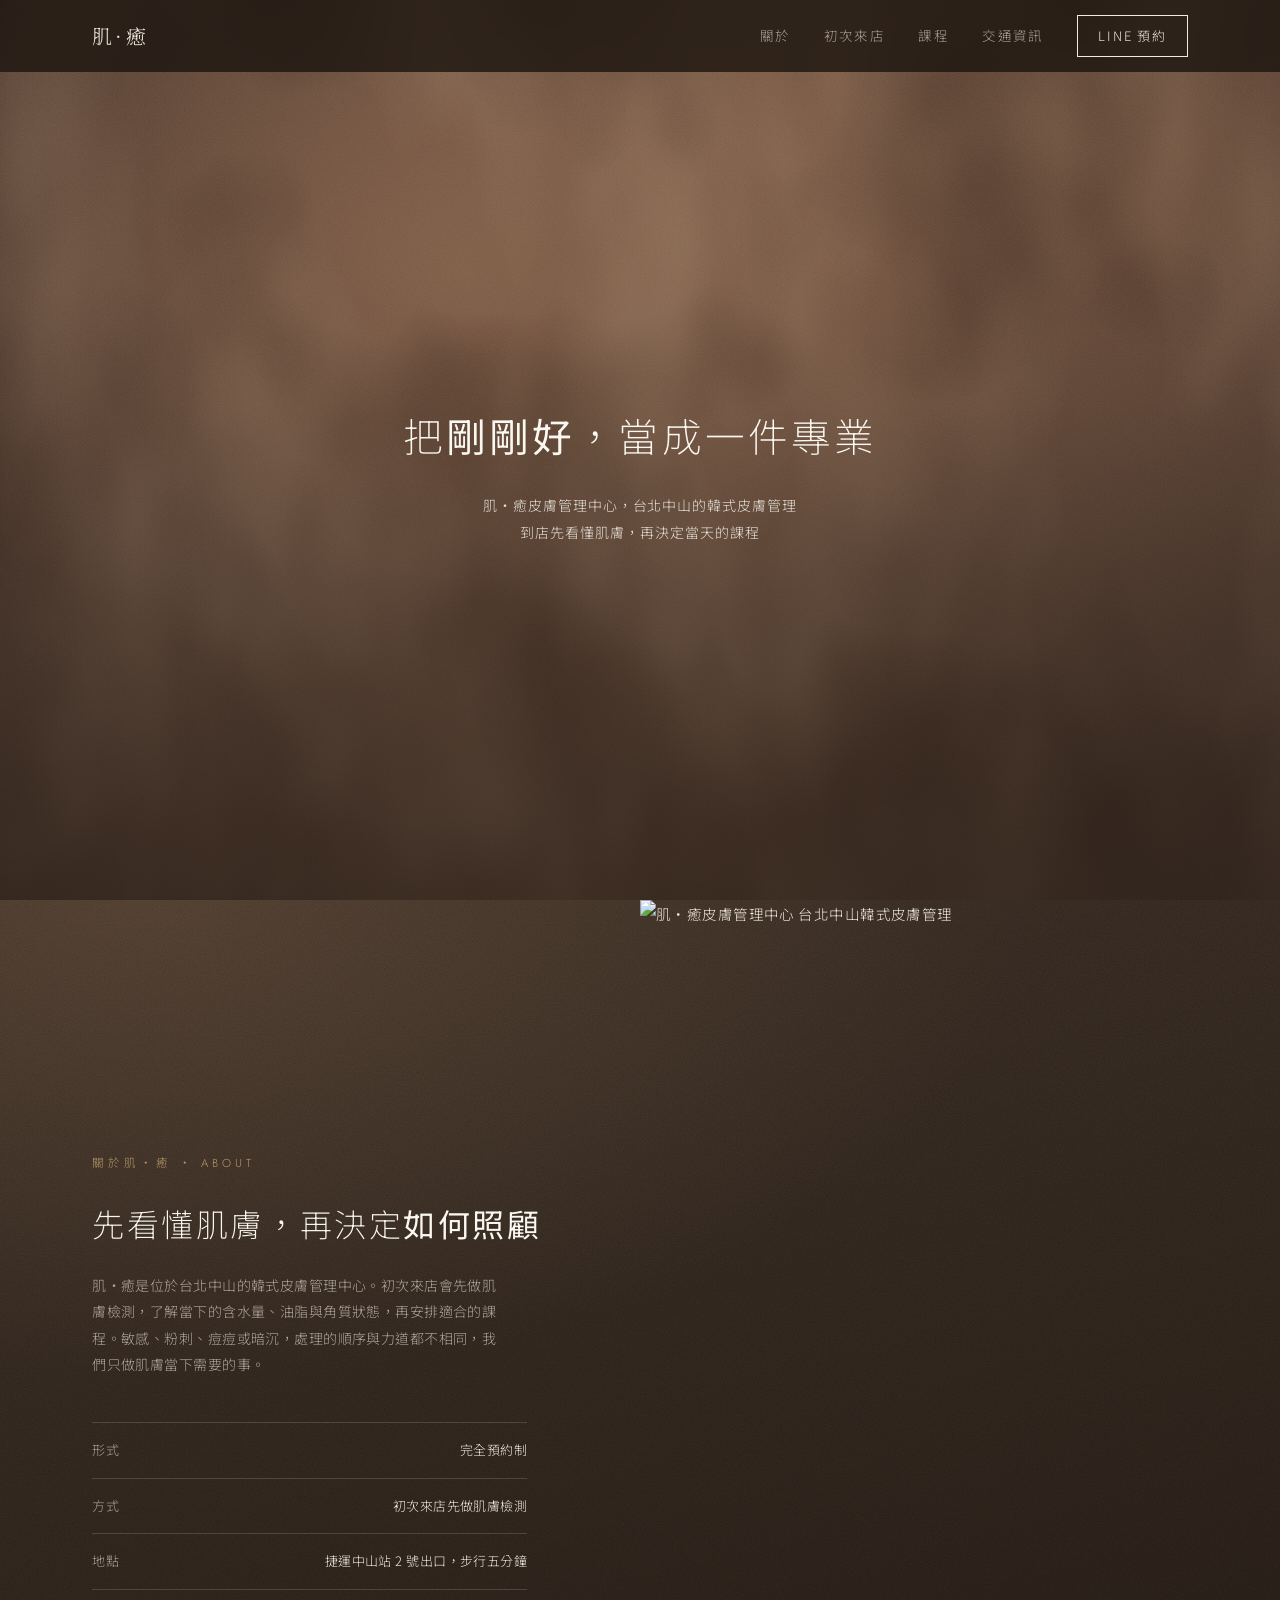
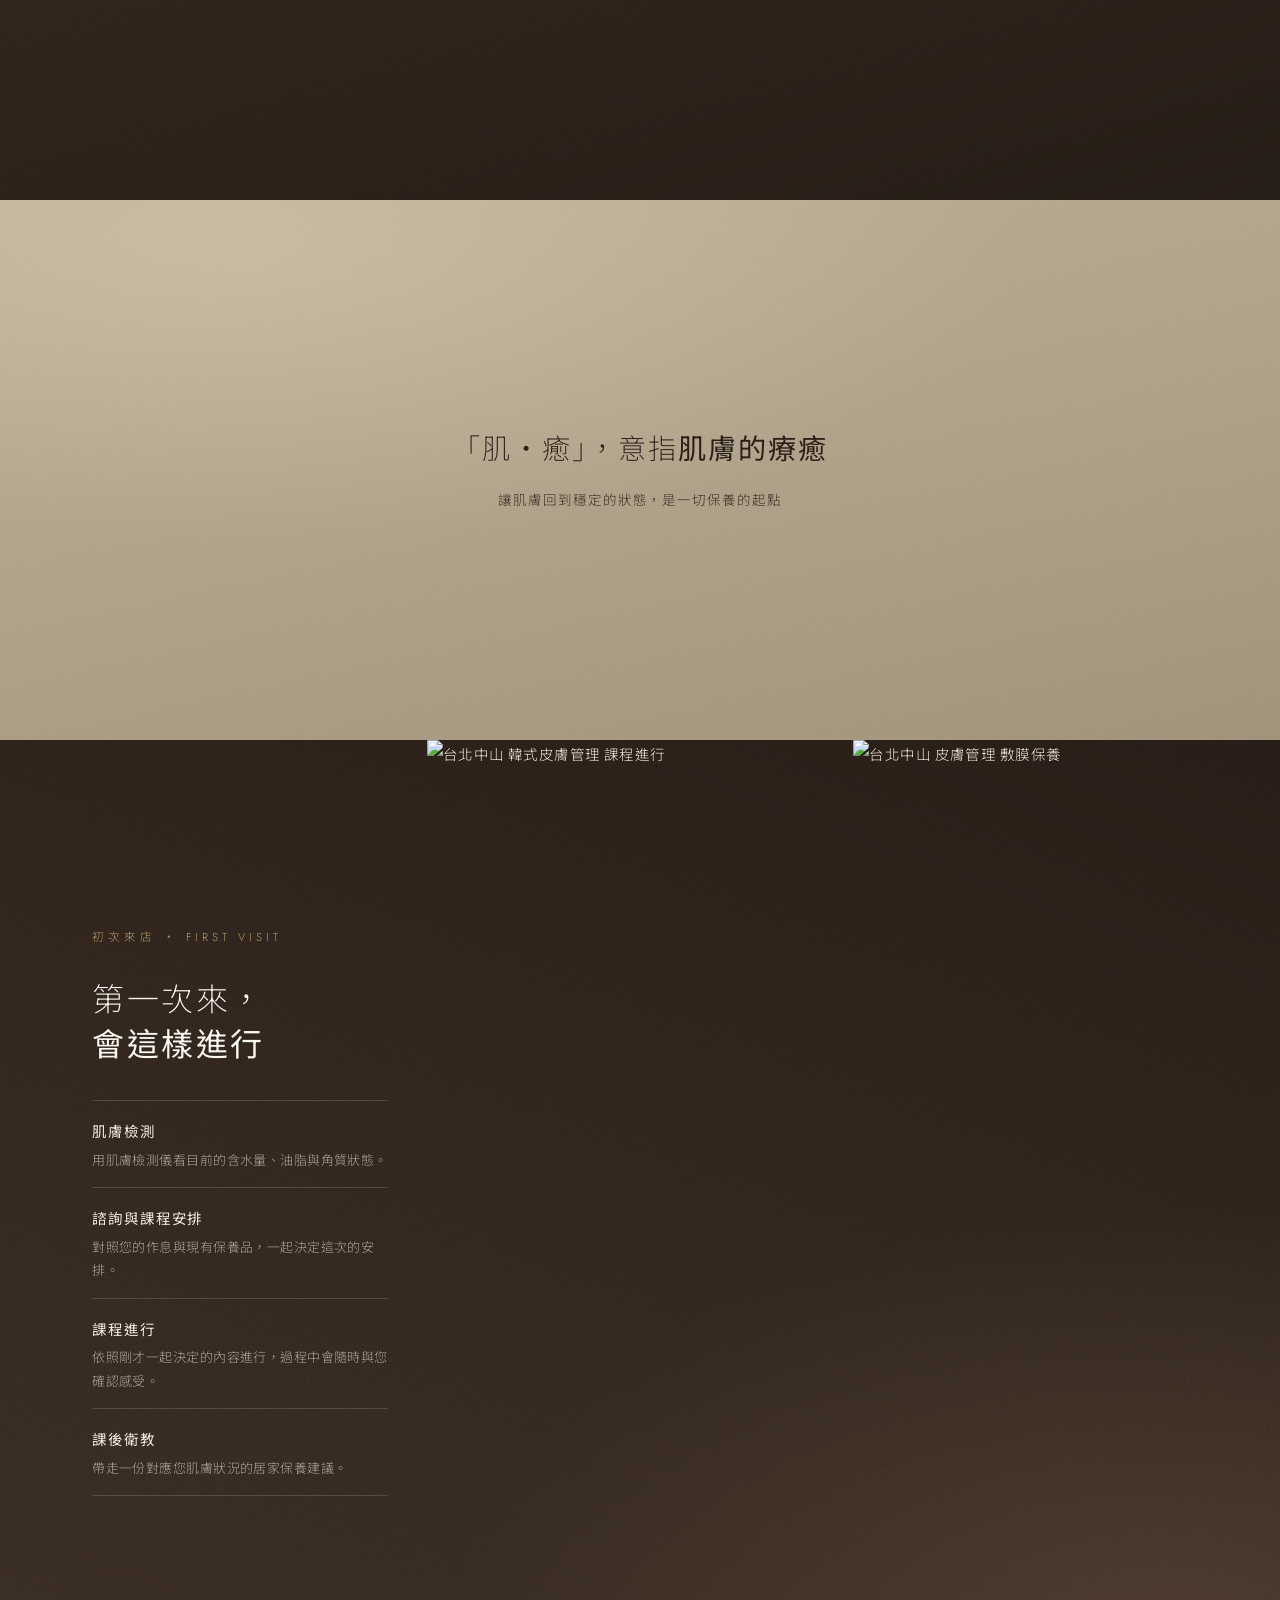
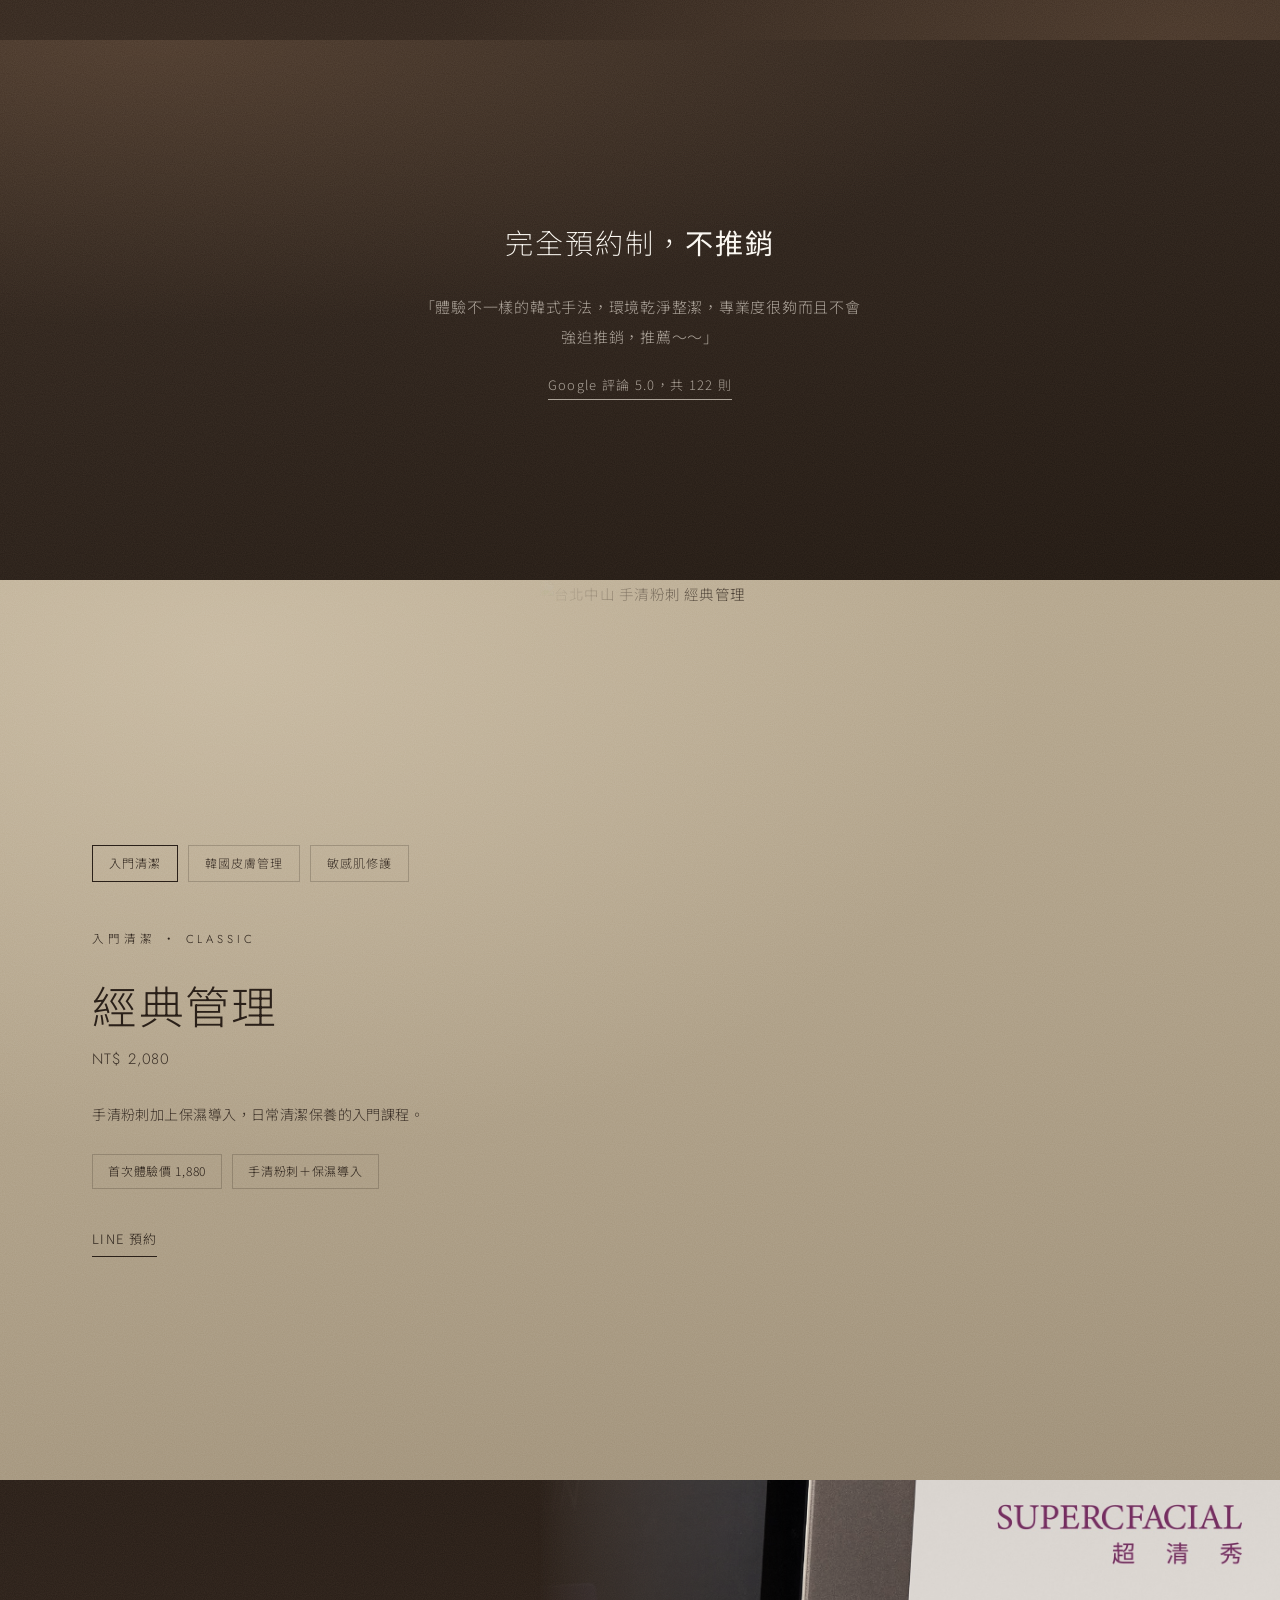
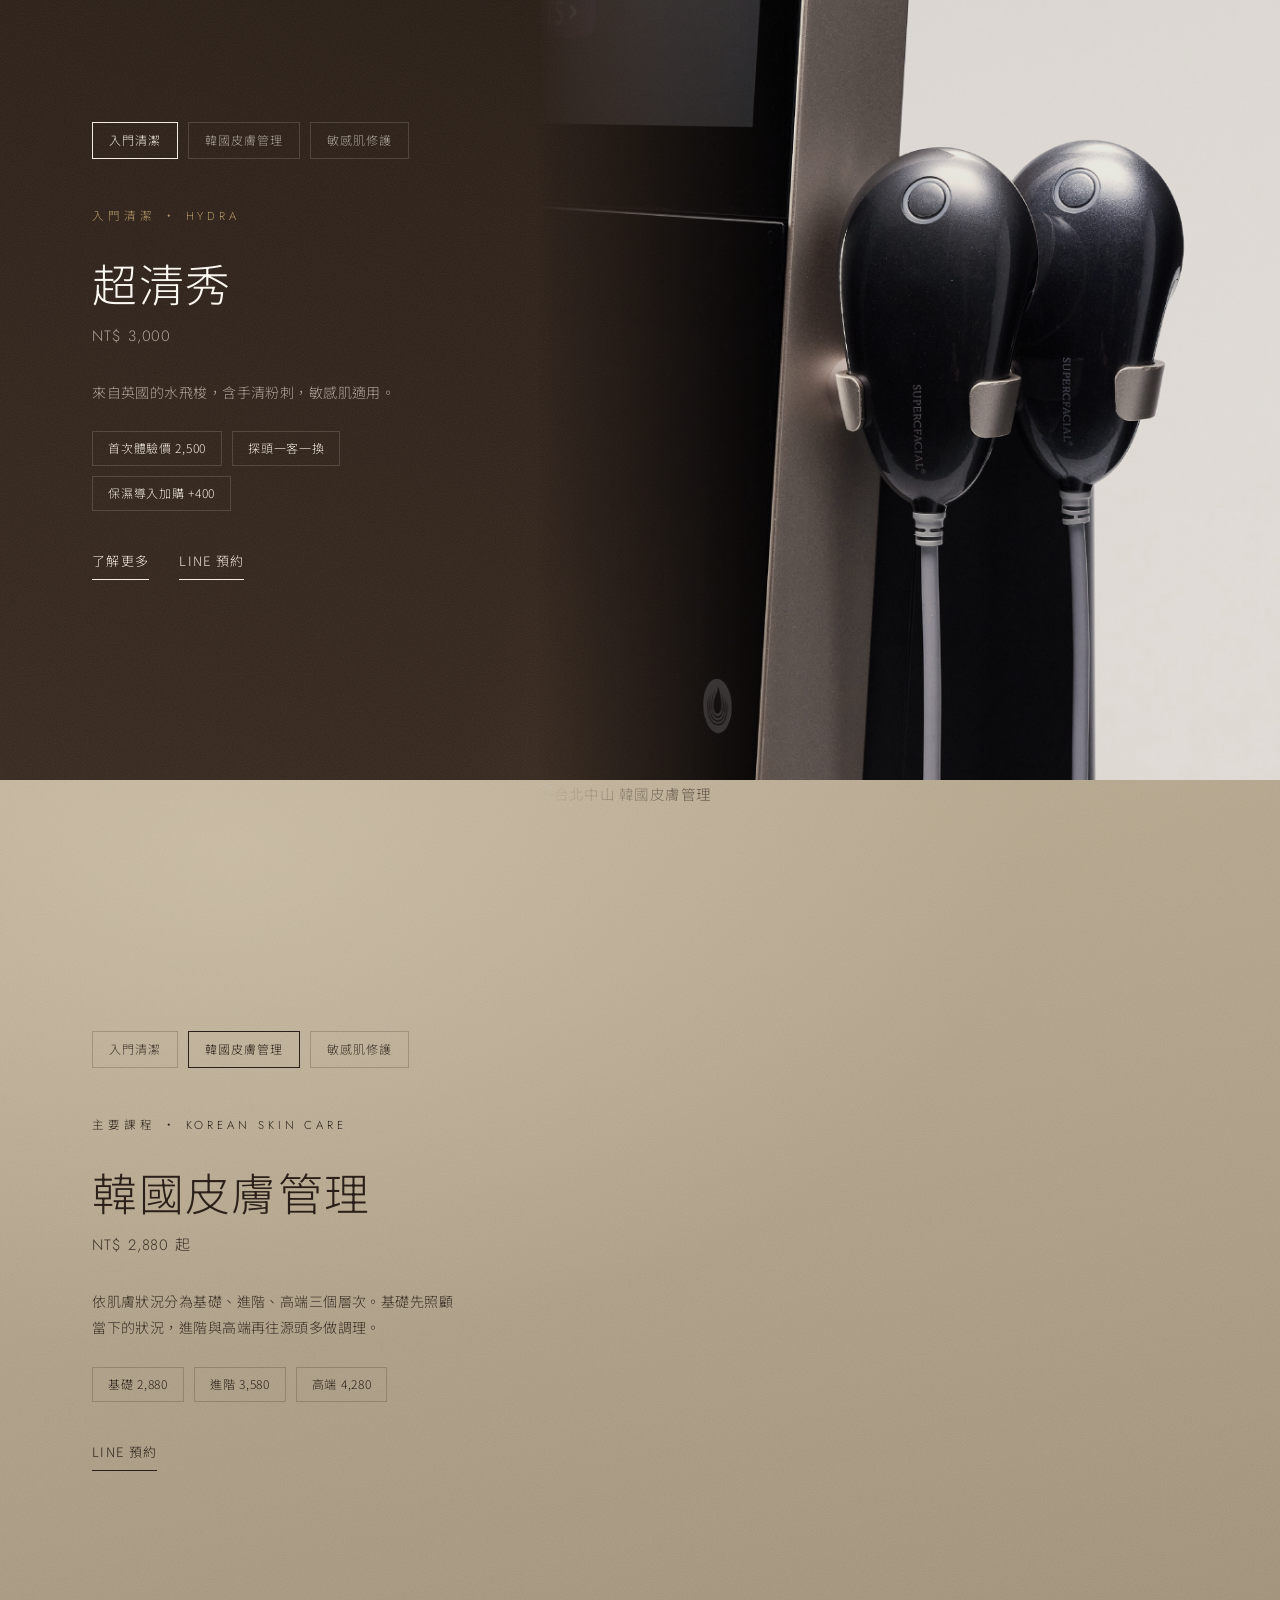
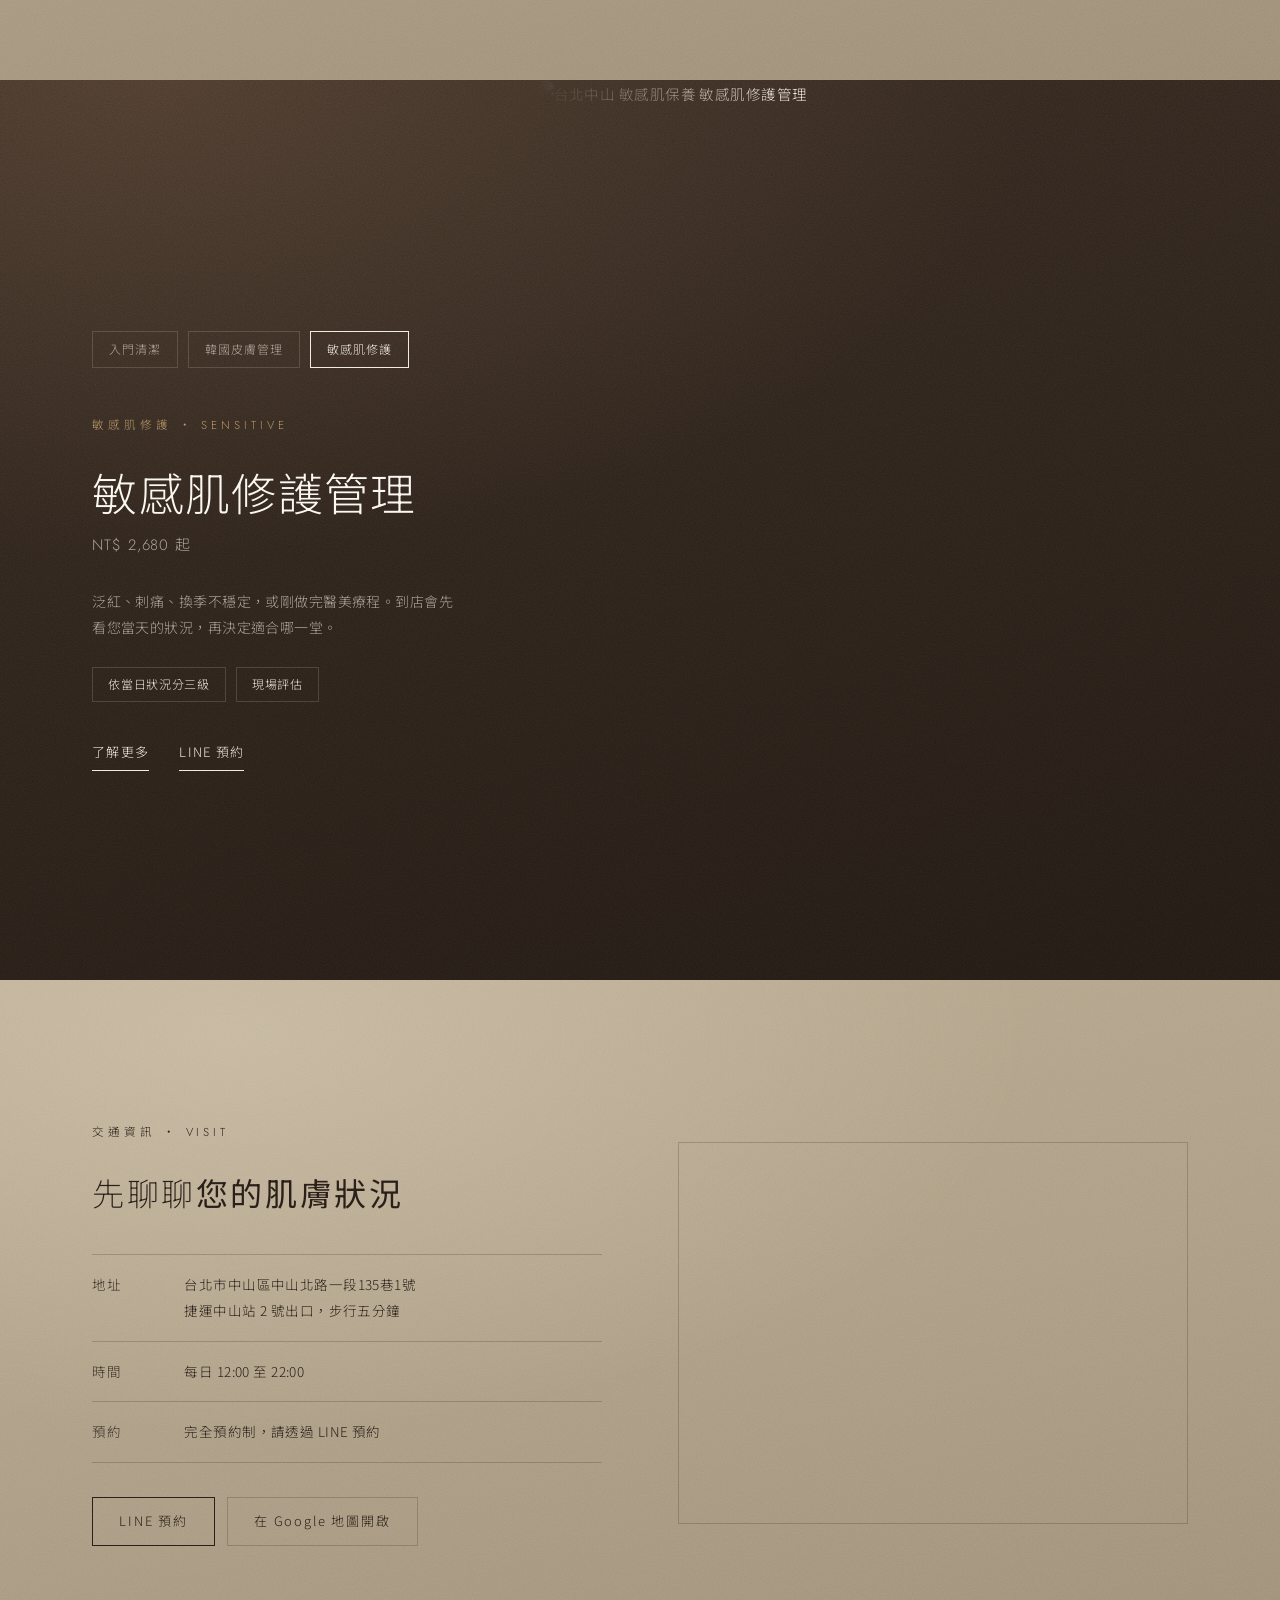
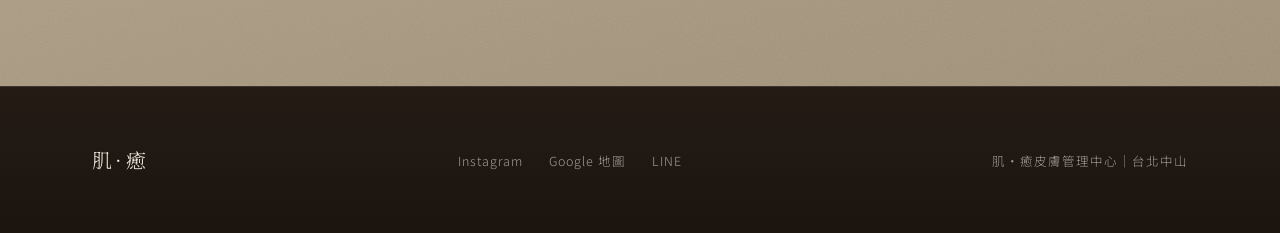
==== commit cf235e90: "超清秀：加上探頭一客一換（規格、流程、FAQ、首頁） Co-Authored-By: Claude Fable 5.2 <noreply@anthropic.com>" ====
--- a/index.html
+++ b/index.html
@@ -104,7 +104,7 @@
     <h3 class="cp-name">超清秀</h3>
     <div class="cp-price">NT$ 3,000</div>
     <p class="cp-desc">來自英國的水飛梭，含手清粉刺，敏感肌適用。</p>
-    <div class="chips"><span>首次體驗價 2,500</span><span>保濕導入加購 +400</span></div>
+    <div class="chips"><span>首次體驗價 2,500</span><span>探頭一客一換</span><span>保濕導入加購 +400</span></div>
     <div class="cp-links"><a class="link-u" href="courses/supercfacial.html">了解更多</a><a class="link-u" href="https://lin.ee/NUTOopS0" target="_blank" rel="noopener">LINE 預約</a></div>
   </div>
 </section>
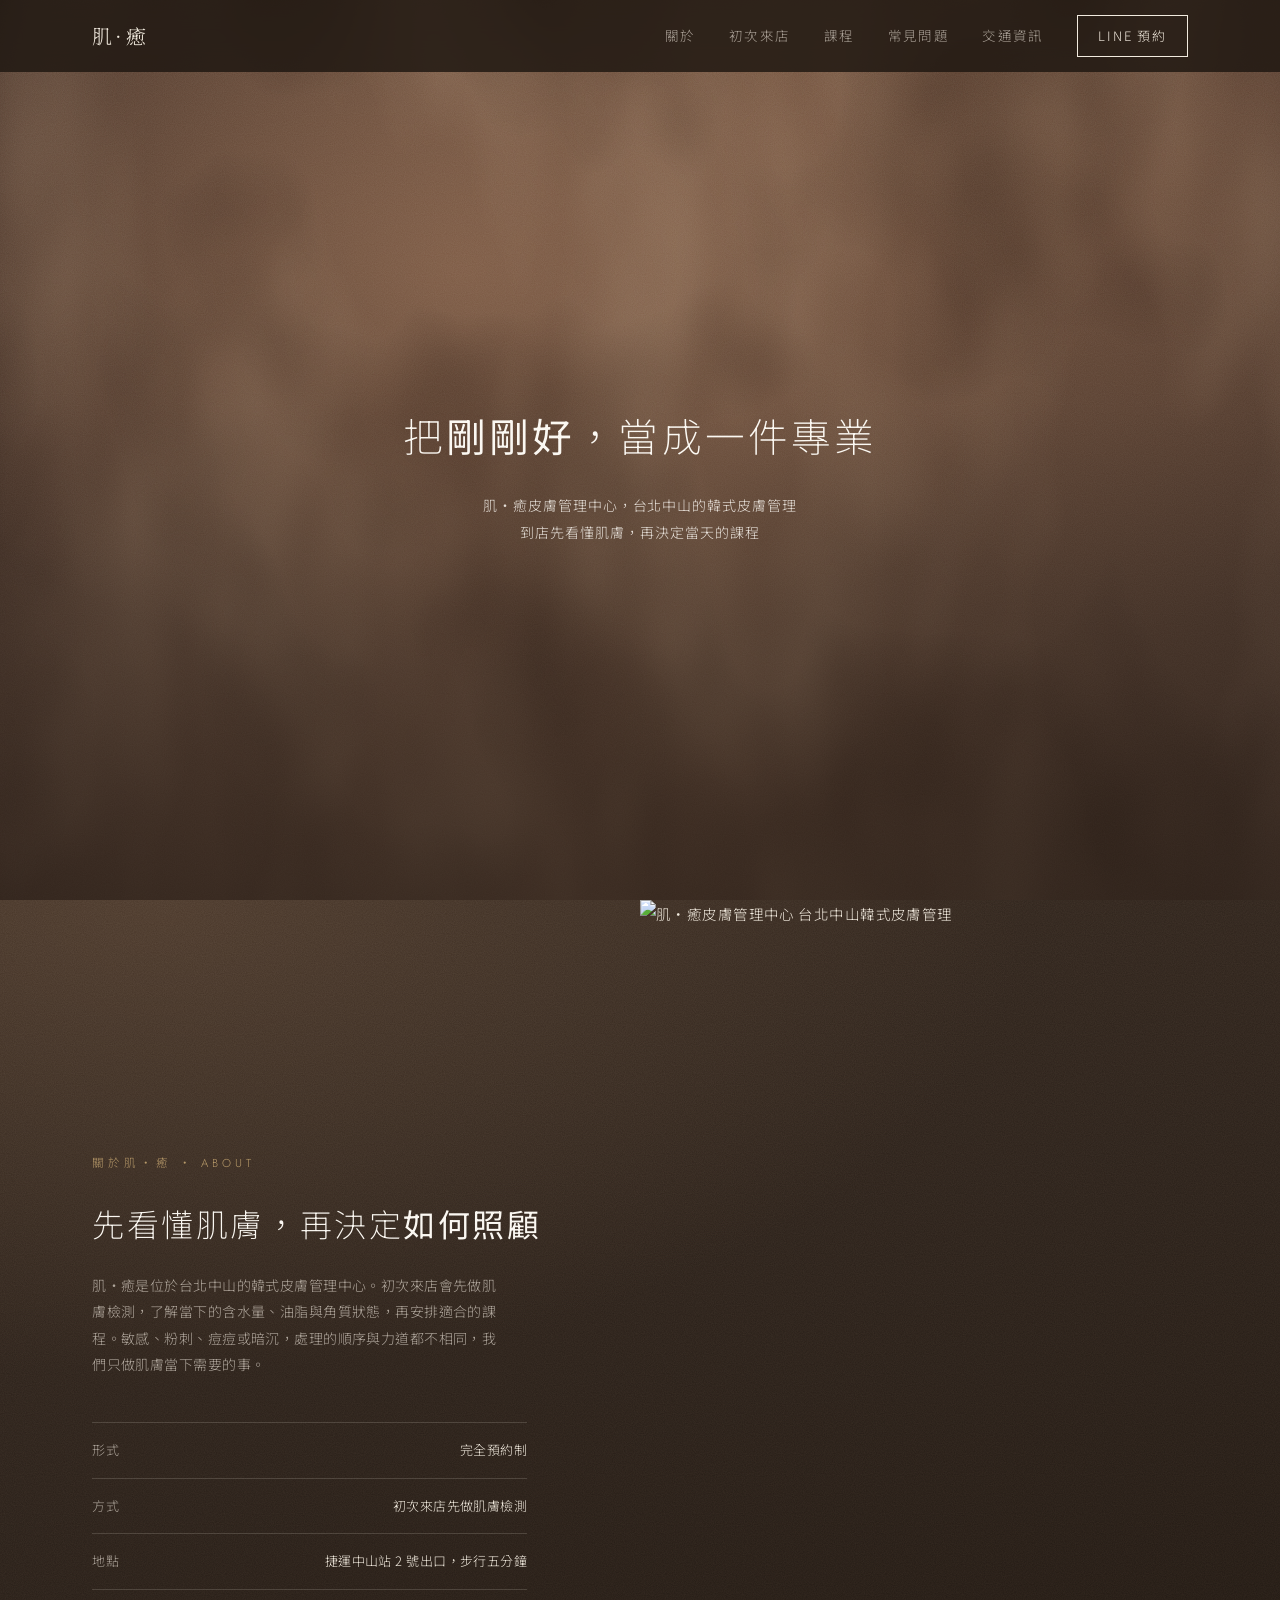
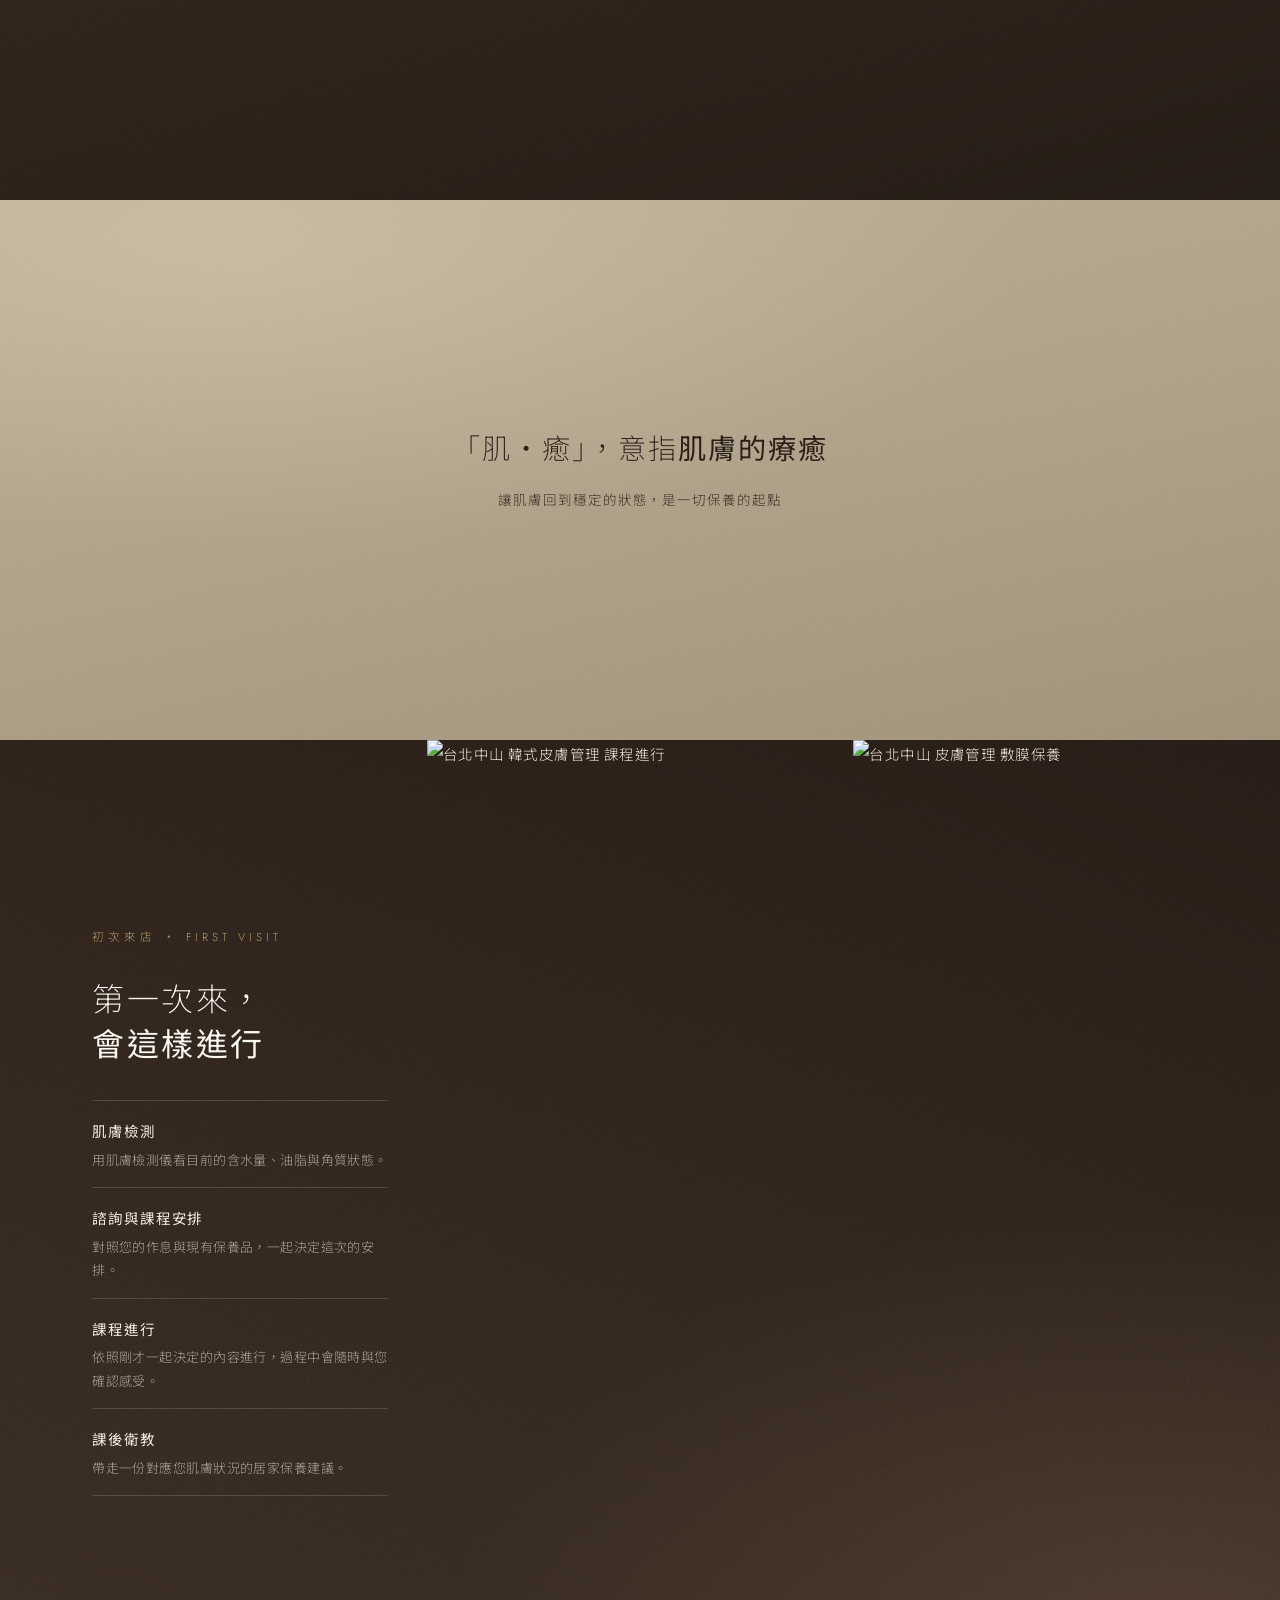
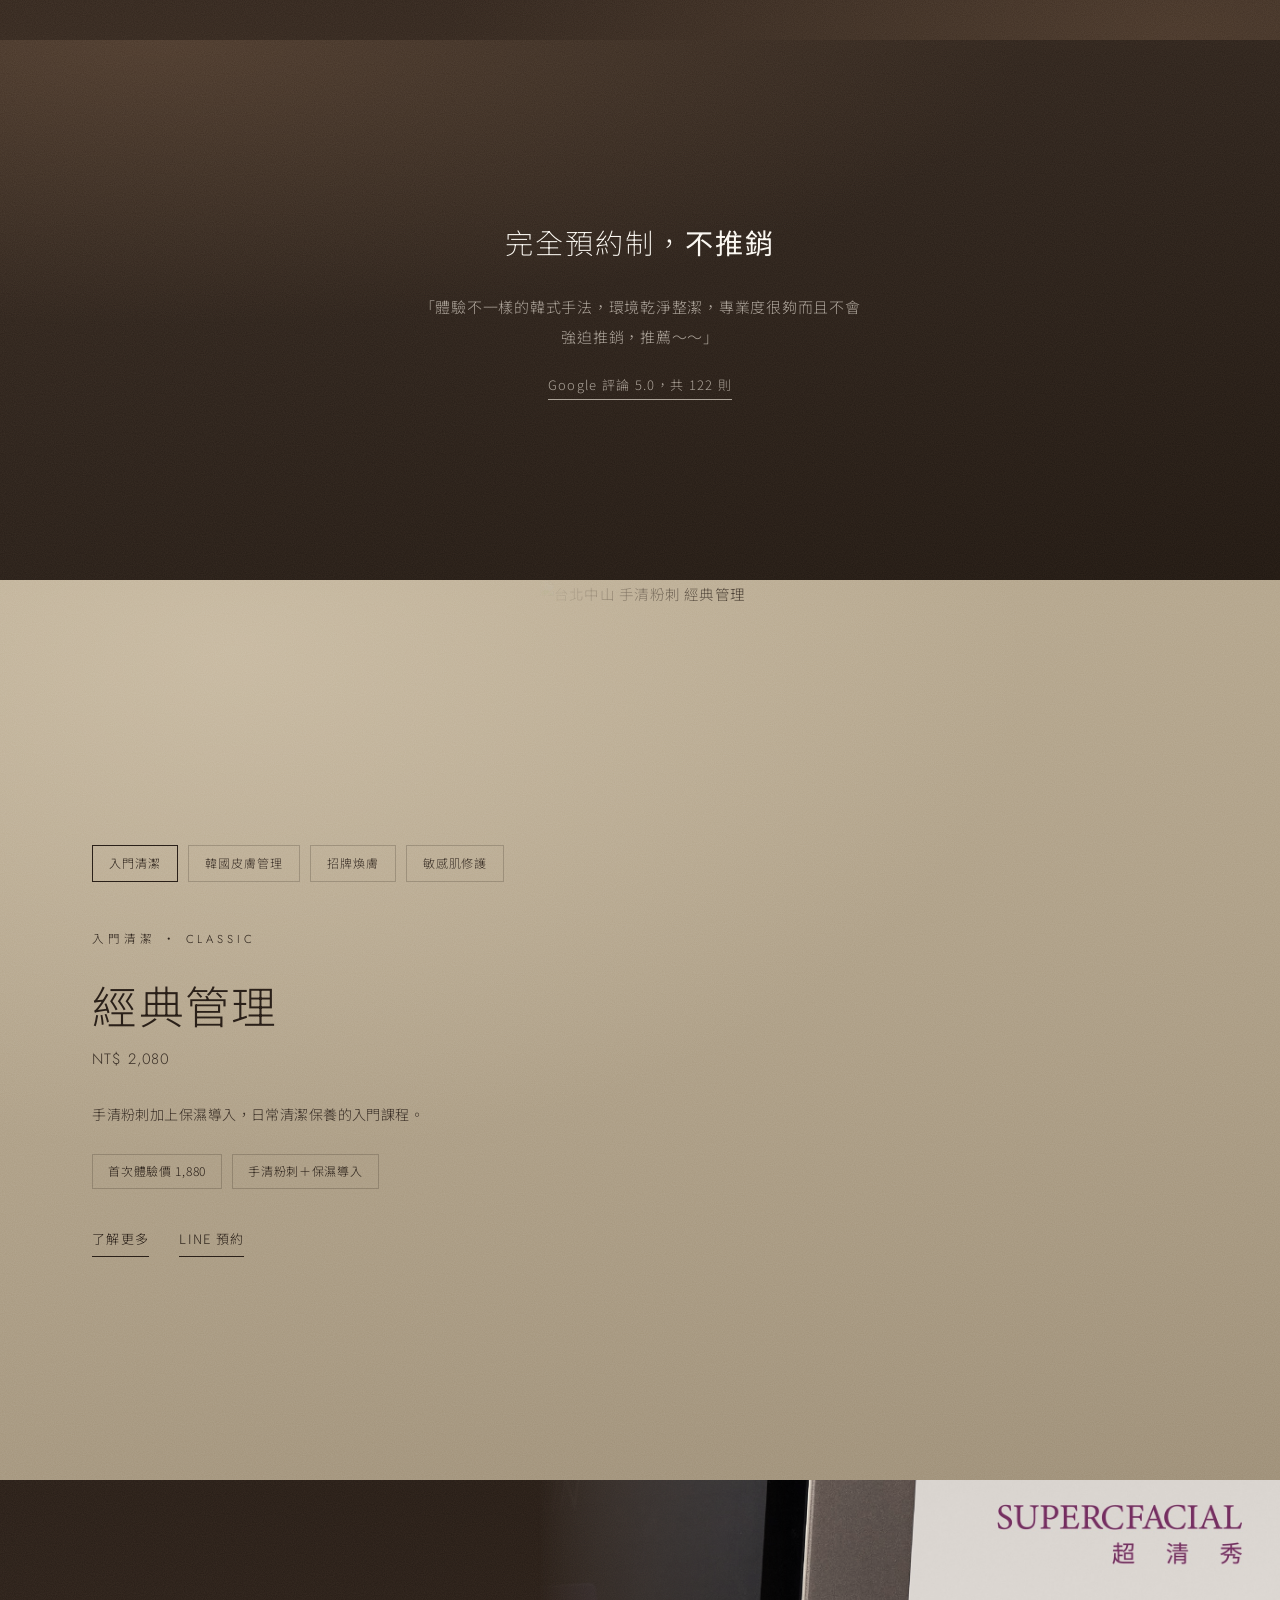
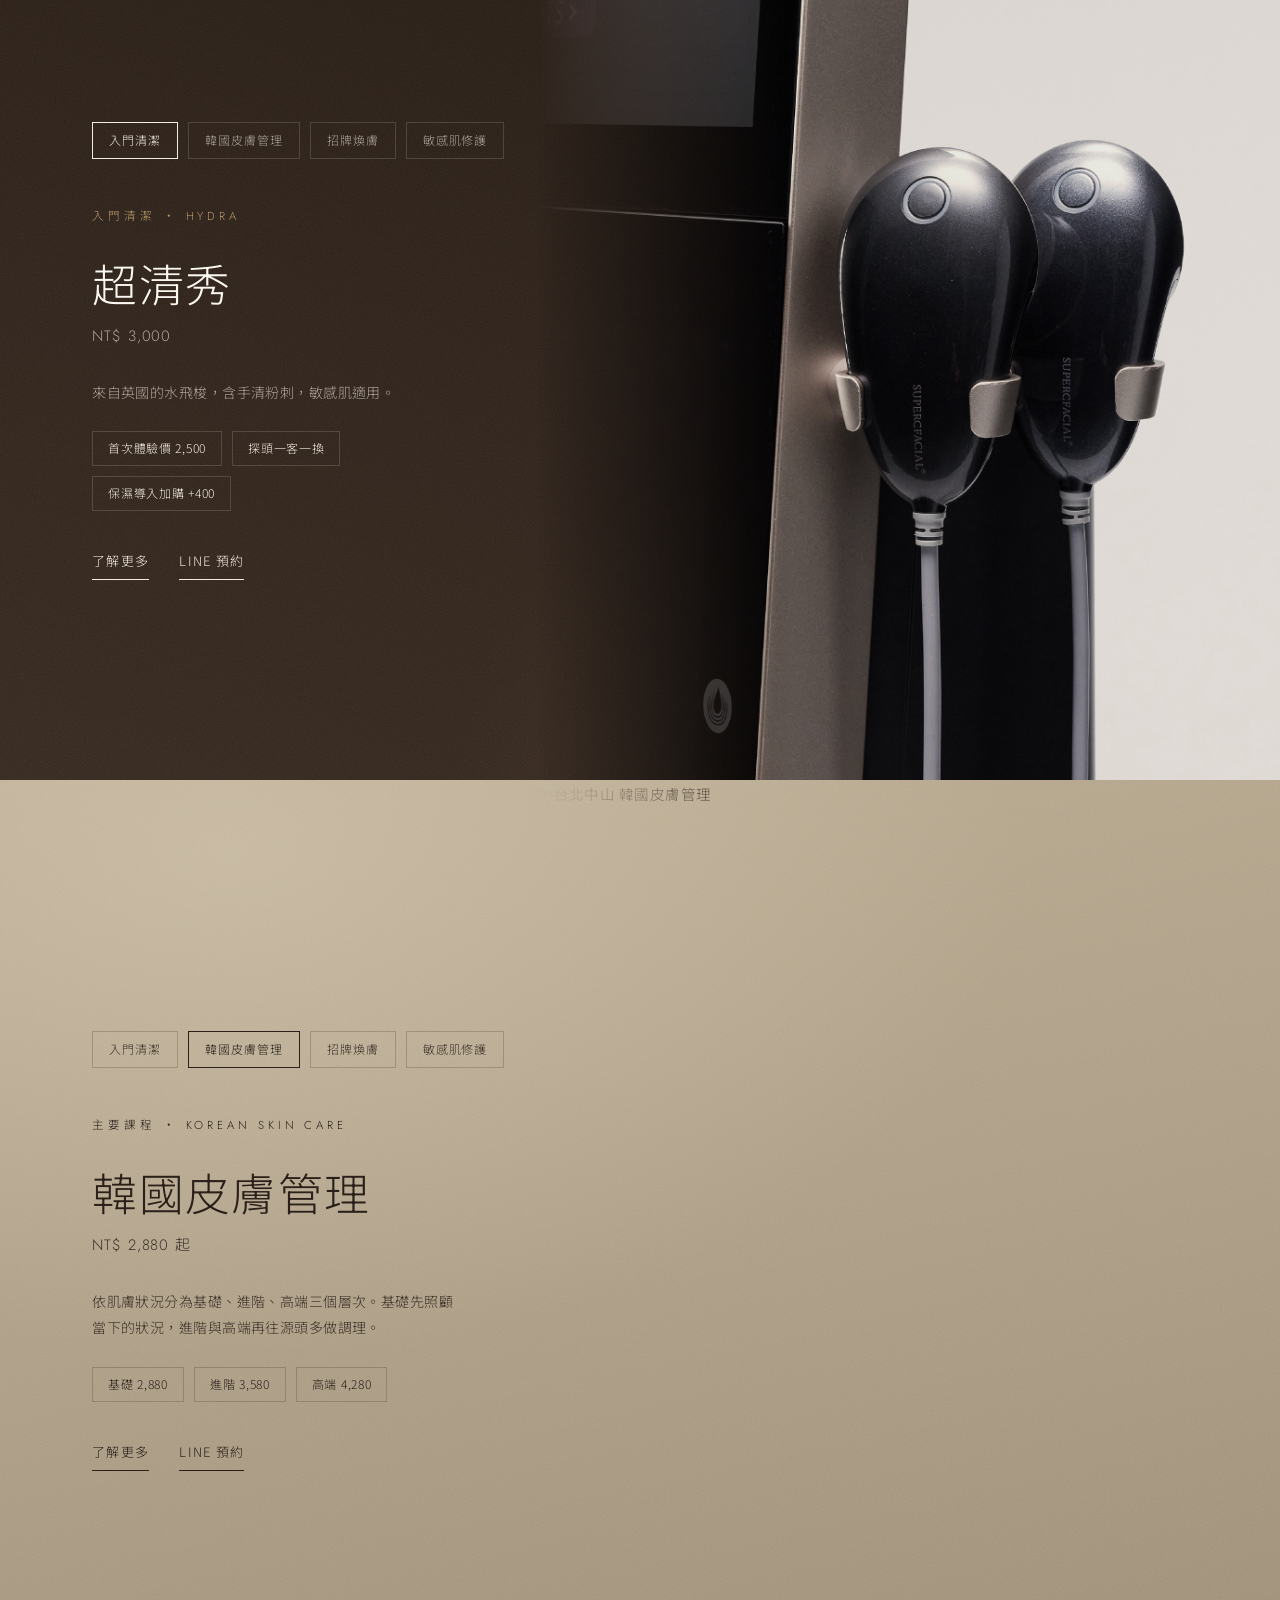
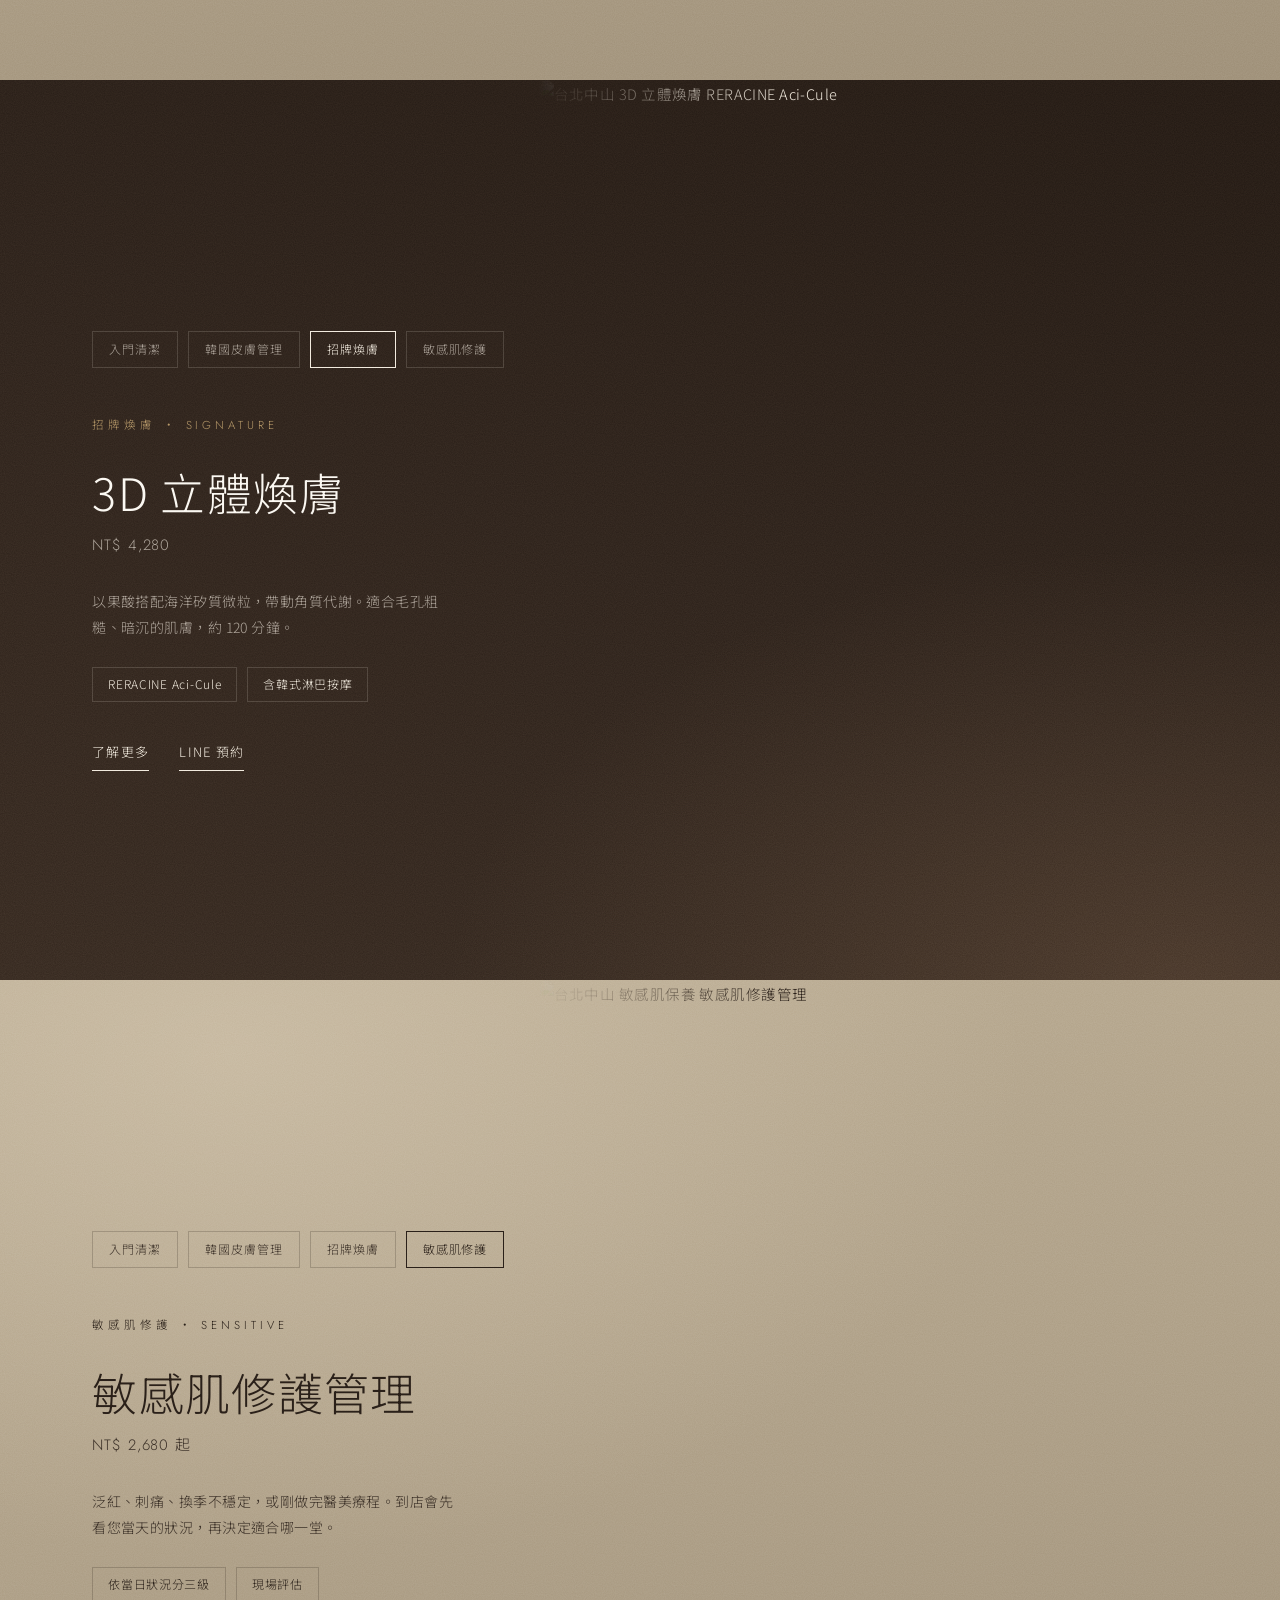
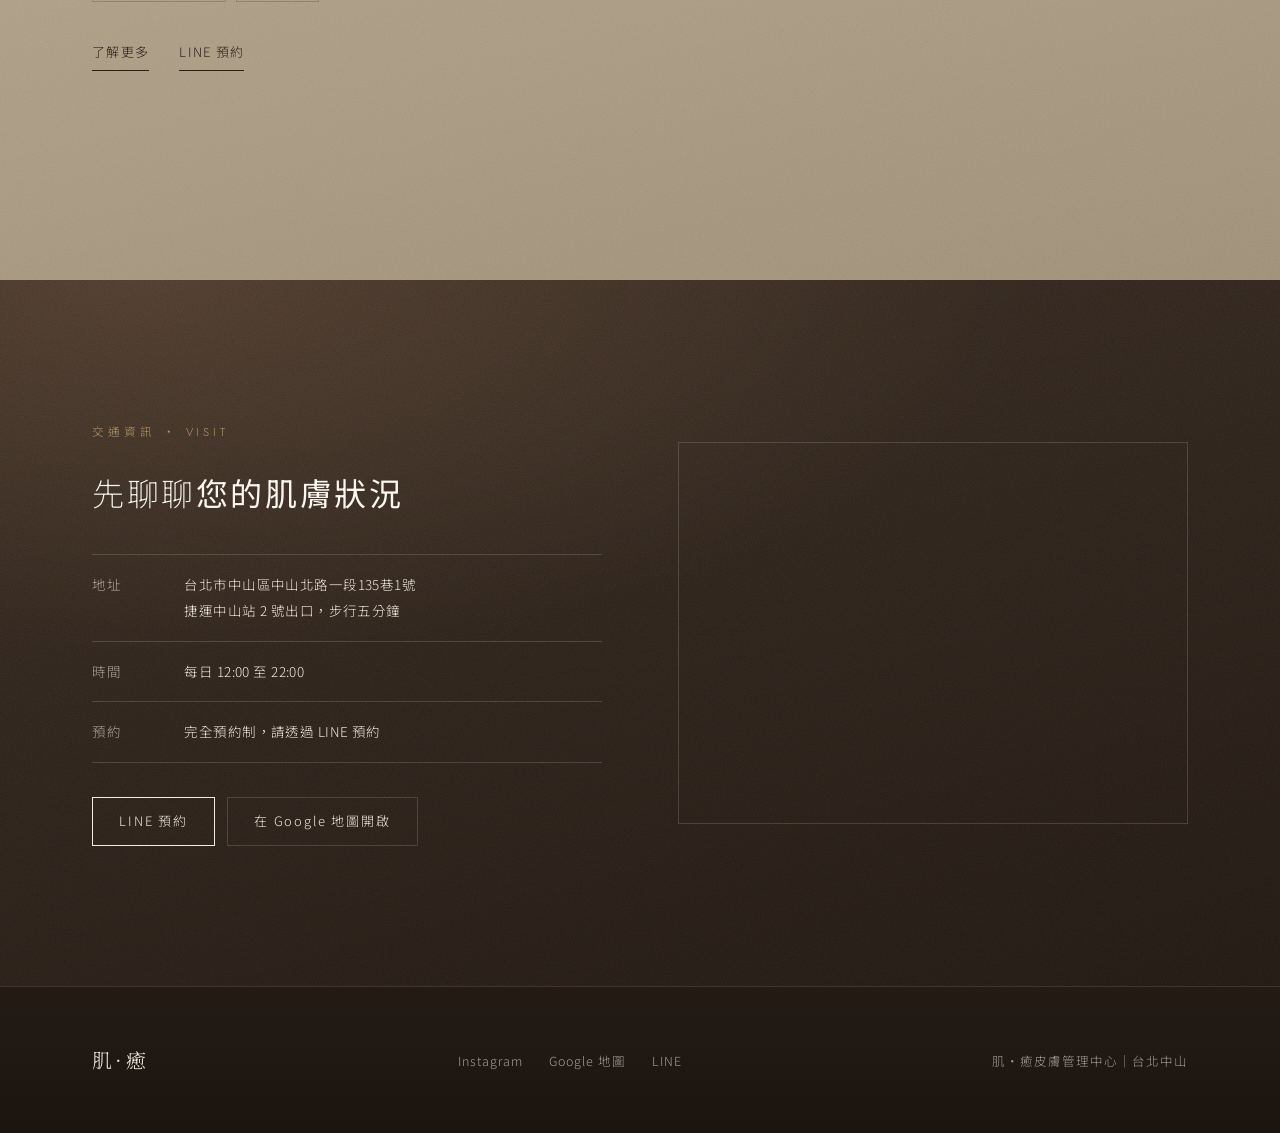
==== commit dfe0e4c2: "新增常見問題頁與三個課程頁（經典管理、韓國皮膚管理、3D 立體煥膚） - faq.html：11 題分三組，整理自 Google 商家 Q&A 定稿，改書面語與您稱 - 三個課程頁：價格與包堂依價目表" ====
--- a/index.html
+++ b/index.html
@@ -5,7 +5,7 @@
 <meta name="viewport" content="width=device-width, initial-scale=1">
 <title>肌·癒皮膚管理中心｜台北中山韓式皮膚管理・敏感肌</title>
 <meta name="description" content="肌·癒皮膚管理中心位於台北中山，捷運中山站步行五分鐘。韓式皮膚管理、敏感肌保養、手清粉刺，完全預約制，初次來店先做肌膚檢測再安排課程。">
-<!-- 最後更新 2026-11-13。深色極簡版首頁。_sample 資料夾的照片為本機示意用，上線前須更換 -->
+<!-- 最後更新 2026-11-15。深色極簡版首頁。_sample 資料夾的照片為本機示意用，上線前須更換 -->
 <link rel="preconnect" href="https://fonts.googleapis.com">
 <link rel="preconnect" href="https://fonts.gstatic.com" crossorigin>
 <link href="https://fonts.googleapis.com/css2?family=Jost:wght@300;400&family=Noto+Sans+TC:wght@200;300;400&family=Noto+Serif+TC:wght@300&display=swap" rel="stylesheet">
@@ -19,6 +19,7 @@
     <a href="#about">關於</a>
     <a href="#first-visit">初次來店</a>
     <a href="#courses">課程</a>
+    <a href="faq.html">常見問題</a>
     <a href="#visit">交通資訊</a>
     <a class="btn-line" href="https://lin.ee/NUTOopS0" target="_blank" rel="noopener">LINE 預約</a>
   </div>
@@ -86,20 +87,20 @@
 <section class="cp on-sand" id="course-classic">
   <div class="cp-img"><img src="assets/img/_sample/course-classic.jpg" alt="台北中山 手清粉刺 經典管理"></div>
   <div class="cp-body rv">
-    <div class="cp-tabs"><a class="on" href="#course-classic">入門清潔</a><a href="#course-korean">韓國皮膚管理</a><a href="#course-sensitive">敏感肌修護</a></div>
+    <div class="cp-tabs"><a class="on" href="#course-classic">入門清潔</a><a href="#course-korean">韓國皮膚管理</a><a href="#course-3d">招牌煥膚</a><a href="#course-sensitive">敏感肌修護</a></div>
     <div class="eyebrow">入門清潔 · <span class="en">Classic</span></div>
     <h3 class="cp-name">經典管理</h3>
     <div class="cp-price">NT$ 2,080</div>
     <p class="cp-desc">手清粉刺加上保濕導入，日常清潔保養的入門課程。</p>
     <div class="chips"><span>首次體驗價 1,880</span><span>手清粉刺＋保濕導入</span></div>
-    <div class="cp-links"><a class="link-u" href="https://lin.ee/NUTOopS0" target="_blank" rel="noopener">LINE 預約</a></div>
+    <div class="cp-links"><a class="link-u" href="courses/classic.html">了解更多</a><a class="link-u" href="https://lin.ee/NUTOopS0" target="_blank" rel="noopener">LINE 預約</a></div>
   </div>
 </section>
 
 <section class="cp on-dark tone-b" id="course-hydra">
   <div class="cp-img brand-shot"><img src="assets/img/supercfacial/supercfacial-2.jpg" alt="超清秀 SUPERCFACIAL 英國水飛梭儀器 台北中山"></div>
   <div class="cp-body rv">
-    <div class="cp-tabs"><a class="on" href="#course-classic">入門清潔</a><a href="#course-korean">韓國皮膚管理</a><a href="#course-sensitive">敏感肌修護</a></div>
+    <div class="cp-tabs"><a class="on" href="#course-classic">入門清潔</a><a href="#course-korean">韓國皮膚管理</a><a href="#course-3d">招牌煥膚</a><a href="#course-sensitive">敏感肌修護</a></div>
     <div class="eyebrow">入門清潔 · <span class="en">Hydra</span></div>
     <h3 class="cp-name">超清秀</h3>
     <div class="cp-price">NT$ 3,000</div>
@@ -112,20 +113,33 @@
 <section class="cp on-sand" id="course-korean">
   <div class="cp-img"><img src="assets/img/_sample/course-korean.jpg" alt="台北中山 韓國皮膚管理"></div>
   <div class="cp-body rv">
-    <div class="cp-tabs"><a href="#course-classic">入門清潔</a><a class="on" href="#course-korean">韓國皮膚管理</a><a href="#course-sensitive">敏感肌修護</a></div>
+    <div class="cp-tabs"><a href="#course-classic">入門清潔</a><a class="on" href="#course-korean">韓國皮膚管理</a><a href="#course-3d">招牌煥膚</a><a href="#course-sensitive">敏感肌修護</a></div>
     <div class="eyebrow">主要課程 · <span class="en">Korean Skin Care</span></div>
     <h3 class="cp-name">韓國皮膚管理</h3>
     <div class="cp-price">NT$ 2,880 起</div>
     <p class="cp-desc">依肌膚狀況分為基礎、進階、高端三個層次。基礎先照顧當下的狀況，進階與高端再往源頭多做調理。</p>
     <div class="chips"><span>基礎 2,880</span><span>進階 3,580</span><span>高端 4,280</span></div>
-    <div class="cp-links"><a class="link-u" href="https://lin.ee/NUTOopS0" target="_blank" rel="noopener">LINE 預約</a></div>
-  </div>
-</section>
-
-<section class="cp on-dark" id="course-sensitive">
+    <div class="cp-links"><a class="link-u" href="courses/korean.html">了解更多</a><a class="link-u" href="https://lin.ee/NUTOopS0" target="_blank" rel="noopener">LINE 預約</a></div>
+  </div>
+</section>
+
+<section class="cp on-dark tone-b" id="course-3d">
+  <div class="cp-img"><img src="assets/img/_sample/visit-2.jpg" alt="台北中山 3D 立體煥膚 RERACINE Aci-Cule"></div>
+  <div class="cp-body rv">
+    <div class="cp-tabs"><a href="#course-classic">入門清潔</a><a href="#course-korean">韓國皮膚管理</a><a class="on" href="#course-3d">招牌煥膚</a><a href="#course-sensitive">敏感肌修護</a></div>
+    <div class="eyebrow">招牌煥膚 · <span class="en">Signature</span></div>
+    <h3 class="cp-name">3D 立體煥膚</h3>
+    <div class="cp-price">NT$ 4,280</div>
+    <p class="cp-desc">以果酸搭配海洋矽質微粒，帶動角質代謝。適合毛孔粗糙、暗沉的肌膚，約 120 分鐘。</p>
+    <div class="chips"><span>RERACINE Aci-Cule</span><span>含韓式淋巴按摩</span></div>
+    <div class="cp-links"><a class="link-u" href="courses/peeling-3d.html">了解更多</a><a class="link-u" href="https://lin.ee/NUTOopS0" target="_blank" rel="noopener">LINE 預約</a></div>
+  </div>
+</section>
+
+<section class="cp on-sand" id="course-sensitive">
   <div class="cp-img"><img src="assets/img/_sample/course-sensitive.jpg" alt="台北中山 敏感肌保養 敏感肌修護管理"></div>
   <div class="cp-body rv">
-    <div class="cp-tabs"><a href="#course-classic">入門清潔</a><a href="#course-korean">韓國皮膚管理</a><a class="on" href="#course-sensitive">敏感肌修護</a></div>
+    <div class="cp-tabs"><a href="#course-classic">入門清潔</a><a href="#course-korean">韓國皮膚管理</a><a href="#course-3d">招牌煥膚</a><a class="on" href="#course-sensitive">敏感肌修護</a></div>
     <div class="eyebrow">敏感肌修護 · <span class="en">Sensitive</span></div>
     <h3 class="cp-name">敏感肌修護管理</h3>
     <div class="cp-price">NT$ 2,680 起</div>
@@ -138,7 +152,7 @@
 </div>
 
 <!-- 交通資訊 -->
-<section class="visit on-sand" id="visit">
+<section class="visit on-dark" id="visit">
   <div class="rv">
     <div class="eyebrow">交通資訊 · <span class="en">Visit</span></div>
     <h2 class="h-lg">先聊聊<strong>您的肌膚狀況</strong></h2>
--- a/assets/site-v2.css
+++ b/assets/site-v2.css
@@ -135,7 +135,7 @@
 .split-img.brand-shot img{top:var(--nav-h);height:calc(100% - var(--nav-h));object-position:center top}
 .trio .split-img.brand-shot img{top:auto;bottom:0;height:117%;object-position:center bottom}
 .cp-body{position:relative;z-index:1;max-width:25em}
-.cp-tabs{display:flex;flex-wrap:wrap;gap:10px;margin-bottom:46px}
+.cp-tabs{display:flex;flex-wrap:nowrap;width:max-content;gap:10px;margin-bottom:46px}
 .cp-tabs a{border:1px solid var(--ln);padding:6px 16px;font-size:12px;letter-spacing:.08em;color:var(--t2);white-space:nowrap;transition:border-color .3s,color .3s}
 .cp-tabs a:hover,.cp-tabs a.on{border-color:currentColor;color:inherit}
 .cp-name{font-size:clamp(30px,3.5vw,48px);font-weight:300;letter-spacing:.03em;line-height:1.3;white-space:nowrap}
@@ -177,7 +177,7 @@
   .cp-img{position:relative;width:100%;height:64vh;
     -webkit-mask-image:linear-gradient(to top,transparent 0,#000 30%);mask-image:linear-gradient(to top,transparent 0,#000 30%)}
   .cp-body{padding:8px var(--pad) 76px;margin-top:-40px}
-  .cp-tabs{margin-bottom:30px}
+  .cp-tabs{margin-bottom:30px;flex-wrap:wrap;width:auto}
   .cp-name{white-space:normal;text-wrap:balance}
 }
 
@@ -206,7 +206,8 @@
 
 /* 價格區 */
 .sec{padding:clamp(84px,10vw,140px) var(--pad)}
-.sec-head{max-width:34em;margin-bottom:46px}
+.sec-head{margin-bottom:46px}
+.sec-head .h-lg{max-width:24em;text-wrap:balance}
 .plans{display:grid;grid-template-columns:repeat(4,1fr);border-top:1px solid var(--ln);border-bottom:1px solid var(--ln)}
 .plans div{padding:30px 22px 30px 0}
 .plans div+div{padding-left:26px;border-left:1px solid var(--ln)}
@@ -227,3 +228,36 @@
 .faq summary::before{content:"";position:absolute;right:11.5px;top:50%;width:1px;height:12px;background:currentColor;transform:translateY(-50%);transition:opacity .3s}
 .faq details[open] summary::before{opacity:0}
 .faq p{padding:0 0 26px;font-size:14px;color:var(--t2);max-width:40em}
+
+/* ══ 分級課程表與三欄須知 ══ 最後更新 2026-11-15 */
+.lv{border-top:1px solid var(--ln)}
+.lv-r{display:grid;grid-template-columns:.8fr 1.6fr;gap:clamp(24px,5vw,84px);padding:46px 0;border-bottom:1px solid var(--ln)}
+.lv-k{font-family:Jost,sans-serif;font-size:12px;letter-spacing:.3em;text-transform:uppercase;color:var(--ac)}
+.lv-t{margin-top:10px;font-size:25px;font-weight:200;letter-spacing:.06em}
+.lv-w{margin-top:14px;font-size:13.5px;color:var(--t2);max-width:22em;text-wrap:pretty}
+.lv-i{display:grid;grid-template-columns:1fr auto;gap:6px 24px;align-items:baseline;padding:20px 0;border-bottom:1px solid var(--ln)}
+.lv-i:first-child{padding-top:0}
+.lv-i:last-child{border-bottom:0;padding-bottom:0}
+.lv-n{font-size:16.5px;letter-spacing:.04em}
+.lv-n small{margin-left:12px;font-size:12.5px;color:var(--t2);letter-spacing:.03em}
+.lv-p{font-family:Jost,sans-serif;font-weight:300;font-size:23px;letter-spacing:.03em;white-space:nowrap}
+.lv-d{grid-column:1 / -1;font-size:13px;color:var(--t2);line-height:1.8}
+.lv-note{grid-column:1 / -1;font-size:13px;color:var(--t2);padding-top:4px}
+.care3{display:grid;grid-template-columns:repeat(3,1fr);gap:clamp(28px,4vw,64px)}
+.care3 h3{font-size:17px;font-weight:300;letter-spacing:.05em;padding-bottom:16px;margin-bottom:8px;border-bottom:1px solid var(--ln)}
+.care3 li{list-style:none;position:relative;padding:9px 0 9px 20px;font-size:13.5px;color:var(--t2);line-height:1.8}
+.care3 li::before{content:"";position:absolute;left:0;top:1.35em;width:9px;height:1px;background:var(--gold)}
+@media(max-width:860px){.lv-r{grid-template-columns:1fr;padding:36px 0}.care3{grid-template-columns:1fr}.lv-n small{display:block;margin:4px 0 0}}
+
+/* ══ 對照表（項目×層級、層級×包堂）══ 最後更新 2026-11-15 */
+.mx{display:grid;border-top:1px solid var(--ln)}
+.mx.c4{grid-template-columns:1.05fr repeat(3,1fr)}
+.mx.c5{grid-template-columns:.8fr repeat(4,1fr)}
+.mx>div{padding:20px 18px 20px 0;border-bottom:1px solid var(--ln);font-size:14px;color:var(--t2);line-height:1.7}
+.mx .h{font-size:12.5px;letter-spacing:.08em;padding-block:14px}
+.mx .k{font-size:16.5px;color:inherit;letter-spacing:.05em}
+.mx .num{font-family:Jost,sans-serif;font-weight:300;font-size:21px;color:inherit;letter-spacing:.03em}
+.on-dark .mx .k,.on-dark .mx .num{color:var(--on-dark)}
+.on-sand .mx .k,.on-sand .mx .num{color:var(--on-sand)}
+.faq p a.link-u,.lead a.link-u{font-size:inherit;letter-spacing:inherit;padding-bottom:2px}
+@media(max-width:860px){.mx>div{padding:14px 8px 14px 0;font-size:12.5px}.mx .k{font-size:14px}.mx .num{font-size:16px}.mx .h{font-size:11px}}
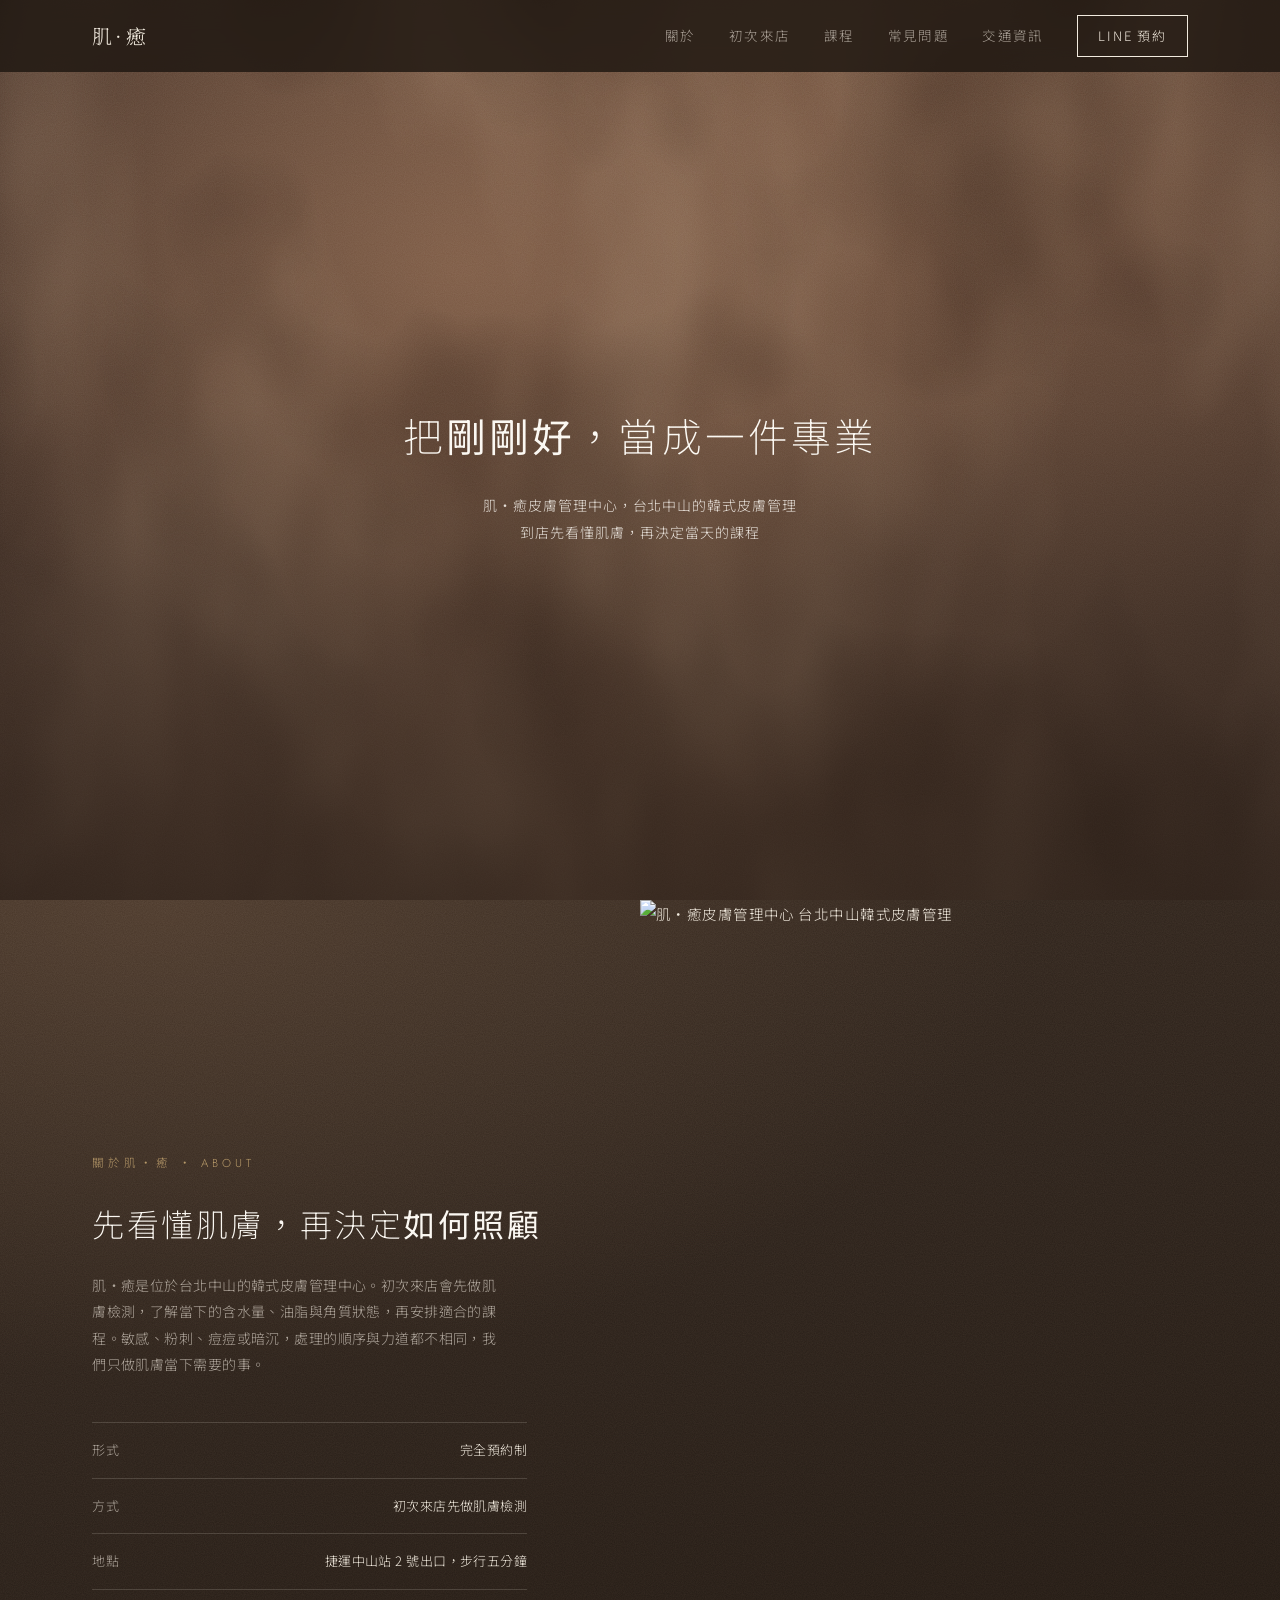
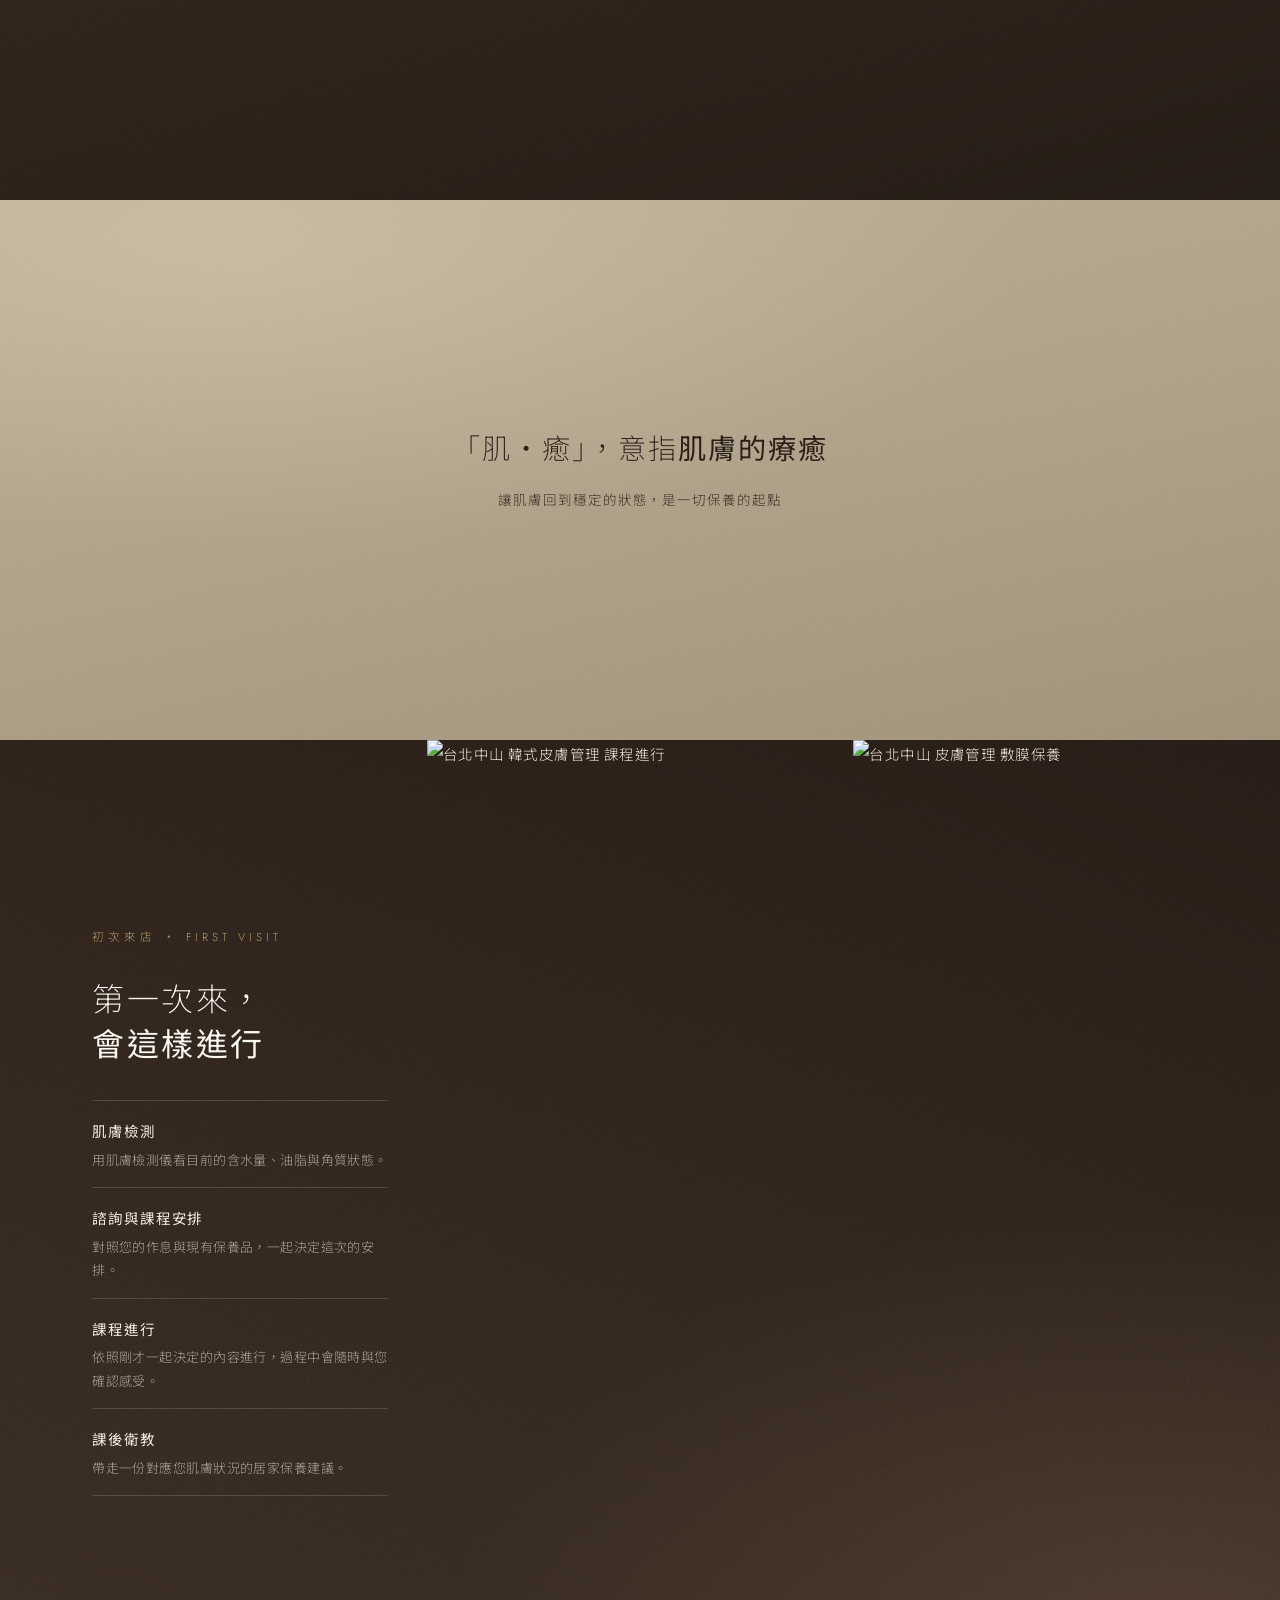
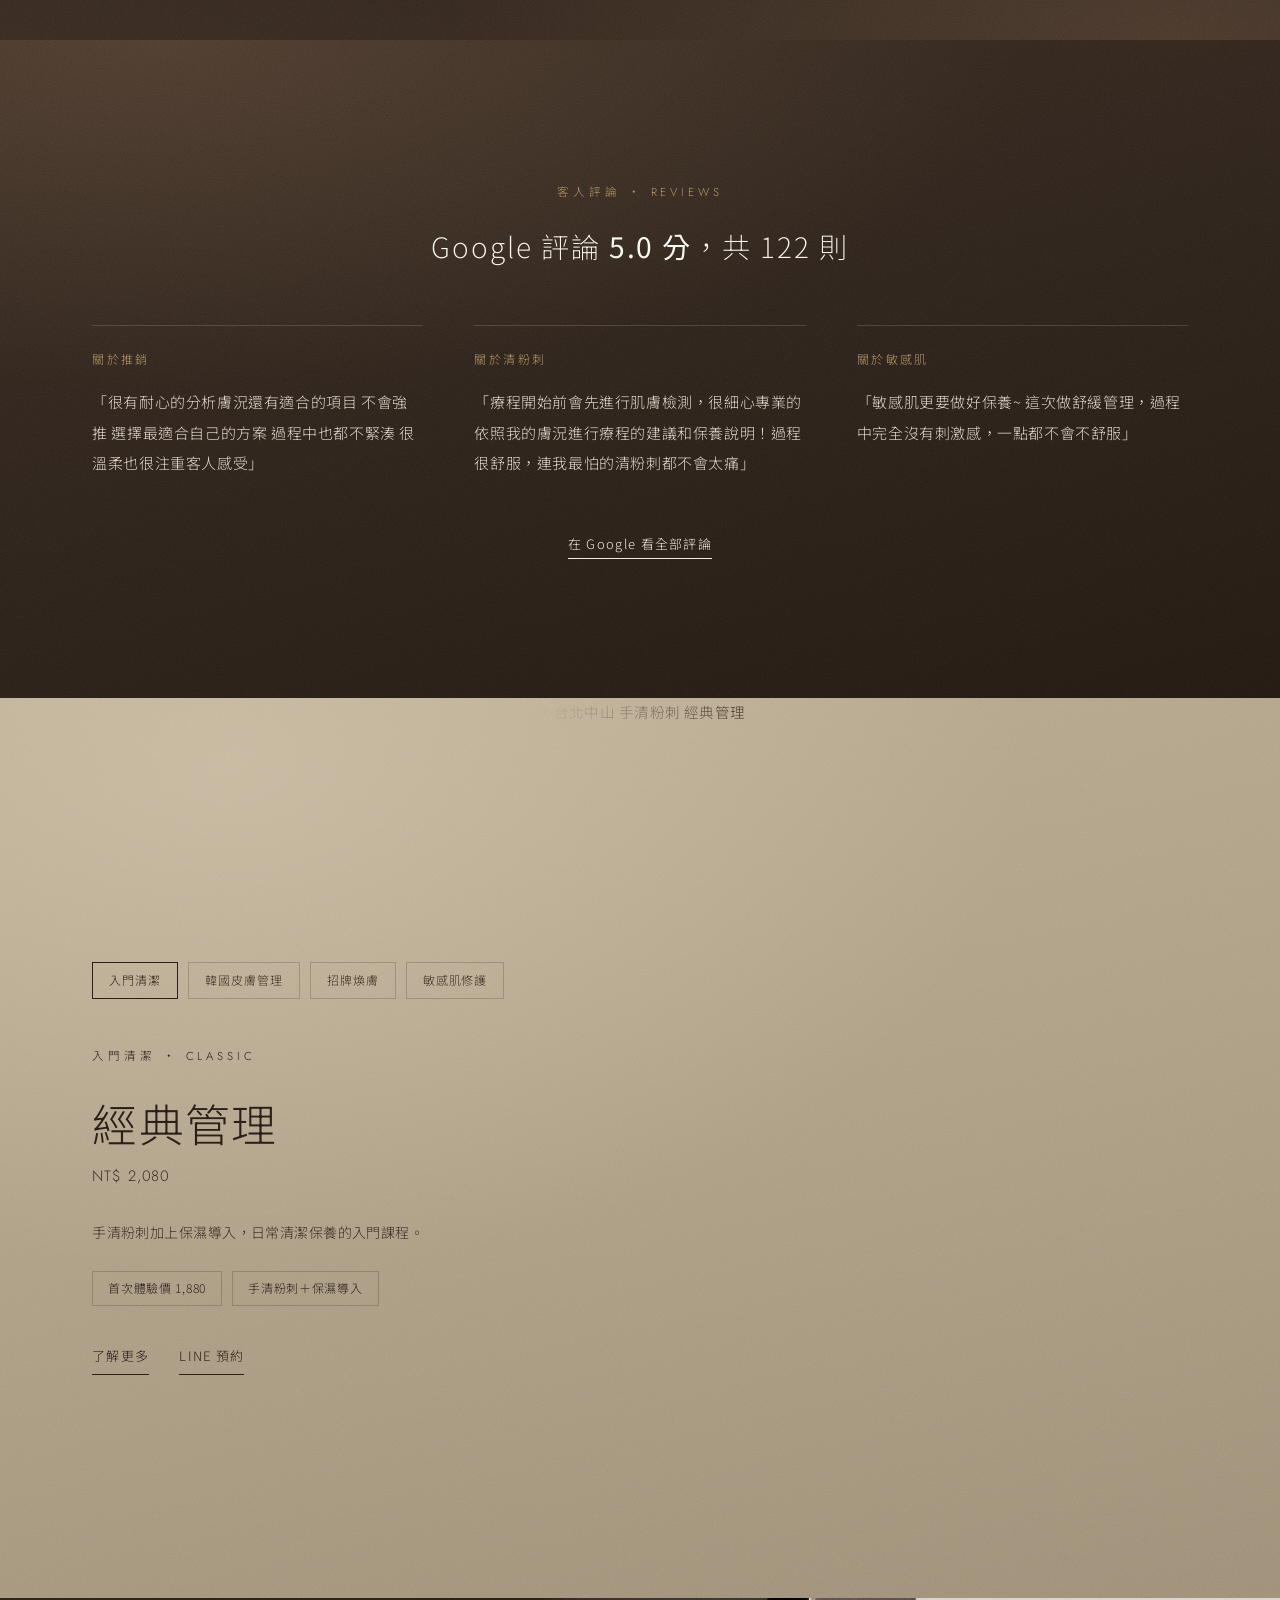
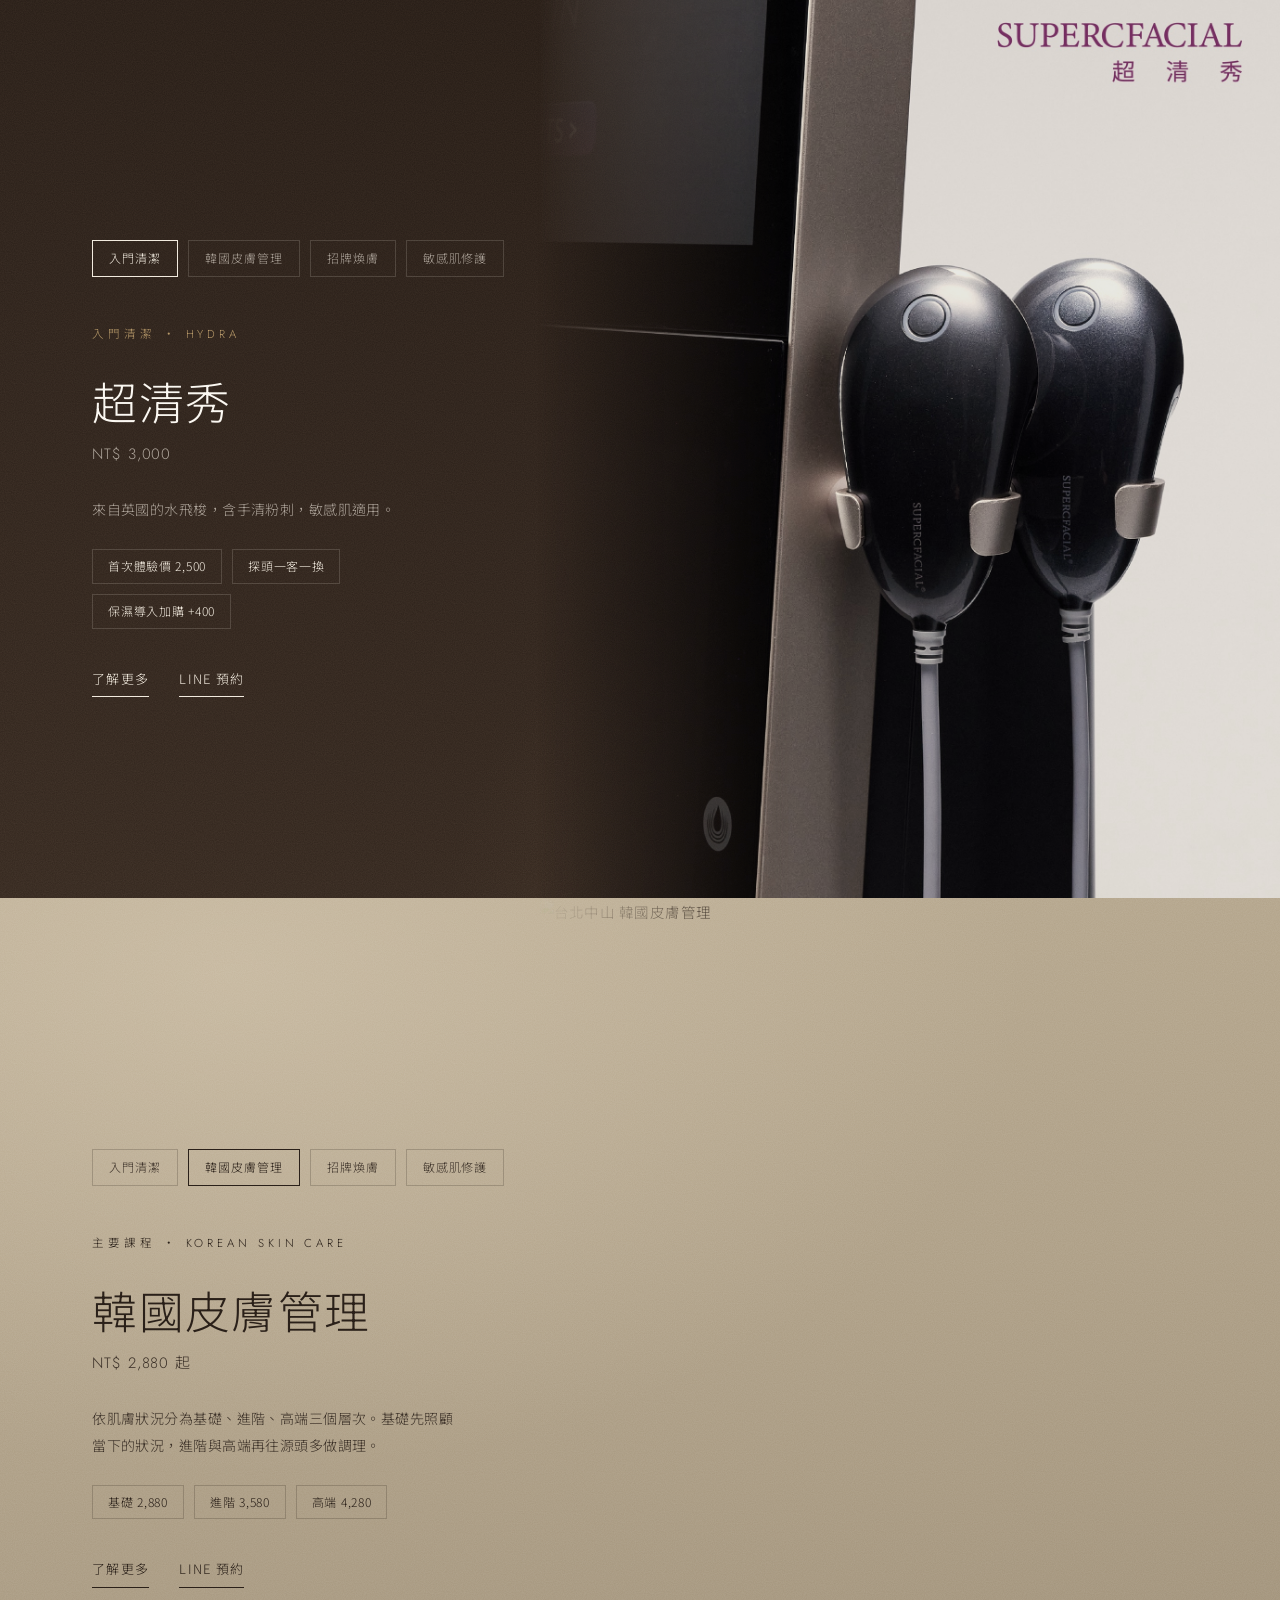
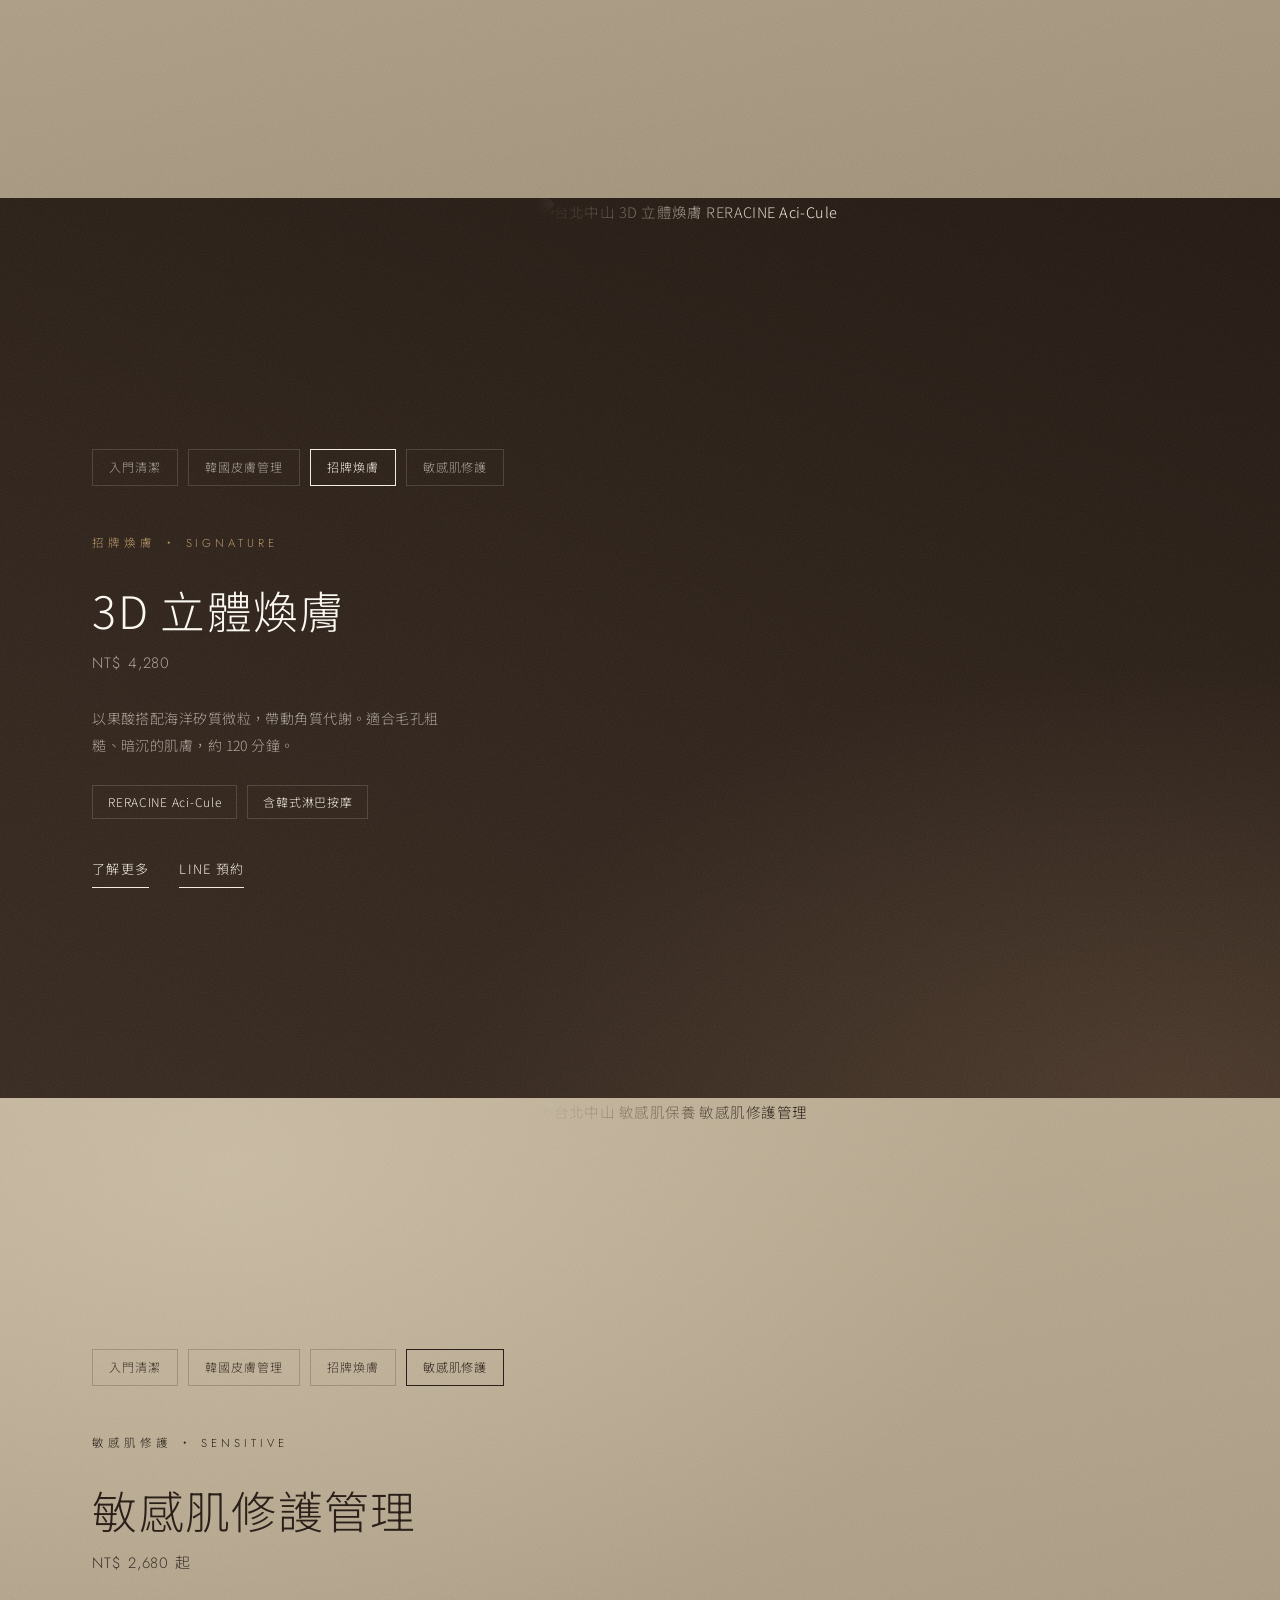
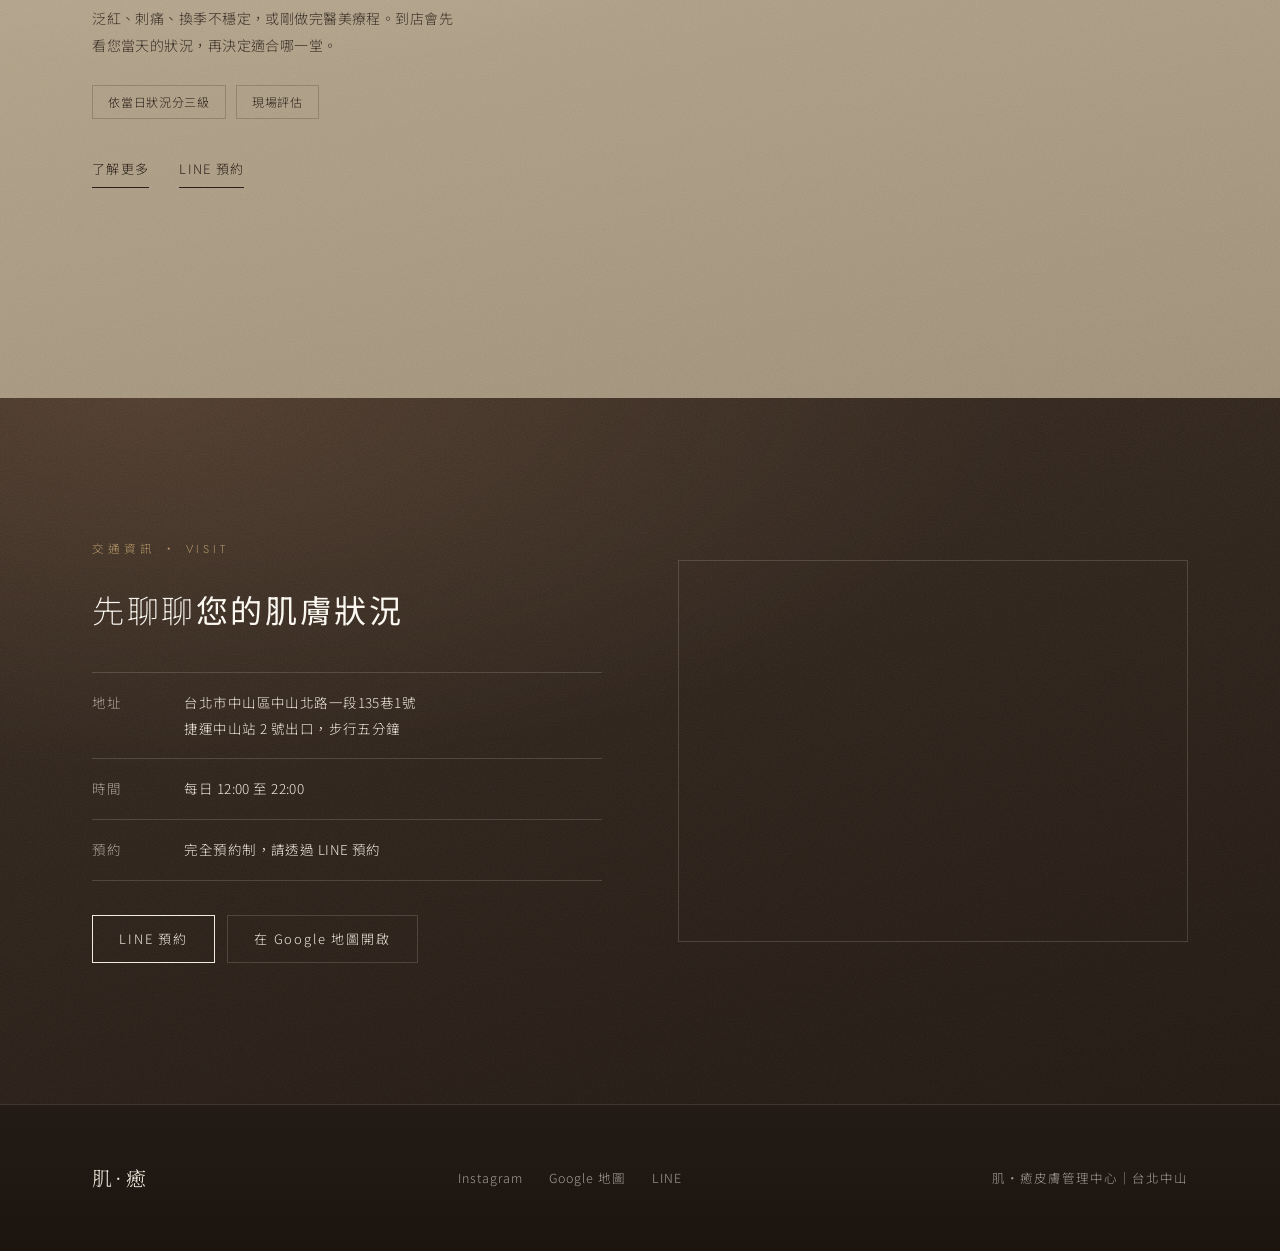
==== commit e28977f2: "首頁評論區改為三則真實 Google 評論（不推銷、清粉刺、敏感肌） Co-Authored-By: Claude Fable 5.2 <noreply@anthropic.com>" ====
--- a/index.html
+++ b/index.html
@@ -75,10 +75,24 @@
 </section>
 
 <!-- 呼吸段 -->
-<section class="breathe on-dark">
-  <h2 class="rv">完全預約制，<strong>不推銷</strong></h2>
-  <blockquote class="quote rv">「體驗不一樣的韓式手法，環境乾淨整潔，專業度很夠而且不會強迫推銷，推薦～～」</blockquote>
-  <p class="rv"><a class="link-u" href="https://www.google.com/maps?cid=13029954683794397936" target="_blank" rel="noopener">Google 評論 5.0，共 122 則</a></p>
+<section class="reviews on-dark" id="reviews">
+  <div class="eyebrow rv">客人評論 · <span class="en">Reviews</span></div>
+  <h2 class="rv">Google 評論 <strong>5.0 分</strong>，共 122 則</h2>
+  <div class="quotes rv">
+    <figure>
+      <figcaption>關於推銷</figcaption>
+      <blockquote>「很有耐心的分析膚況還有適合的項目 不會強推 選擇最適合自己的方案 過程中也都不緊湊 很溫柔也很注重客人感受」</blockquote>
+    </figure>
+    <figure>
+      <figcaption>關於清粉刺</figcaption>
+      <blockquote>「療程開始前會先進行肌膚檢測，很細心專業的依照我的膚況進行療程的建議和保養說明！過程很舒服，連我最怕的清粉刺都不會太痛」</blockquote>
+    </figure>
+    <figure>
+      <figcaption>關於敏感肌</figcaption>
+      <blockquote>「敏感肌更要做好保養~ 這次做舒緩管理，過程中完全沒有刺激感，一點都不會不舒服」</blockquote>
+    </figure>
+  </div>
+  <p class="rv"><a class="link-u" href="https://www.google.com/maps?cid=13029954683794397936" target="_blank" rel="noopener">在 Google 看全部評論</a></p>
 </section>
 
 <!-- 課程：一堂一屏 -->
--- a/assets/site-v2.css
+++ b/assets/site-v2.css
@@ -261,3 +261,13 @@
 .on-sand .mx .k,.on-sand .mx .num{color:var(--on-sand)}
 .faq p a.link-u,.lead a.link-u{font-size:inherit;letter-spacing:inherit;padding-bottom:2px}
 @media(max-width:860px){.mx>div{padding:14px 8px 14px 0;font-size:12.5px}.mx .k{font-size:14px}.mx .num{font-size:16px}.mx .h{font-size:11px}}
+
+/* ══ 客人評論：三則並排，節錄自 Google 評論原文 ══ 最後更新 2026-11-15 */
+.reviews{padding:clamp(96px,11vw,156px) var(--pad);text-align:center}
+.reviews h2{font-size:clamp(21px,2.2vw,29px);letter-spacing:.07em}
+.reviews .eyebrow{margin-bottom:22px}
+.quotes{display:grid;grid-template-columns:repeat(3,1fr);gap:clamp(26px,4vw,64px);max-width:1180px;margin:60px auto 50px;text-align:left}
+.quotes figure{border-top:1px solid var(--ln);padding-top:22px}
+.quotes figcaption{font-size:12px;letter-spacing:.2em;color:var(--ac);margin-bottom:16px}
+.quotes blockquote{font-size:15px;line-height:2.05;letter-spacing:.04em;color:var(--on-dark);opacity:.9}
+@media(max-width:860px){.quotes{grid-template-columns:1fr;margin:44px 0 40px}}
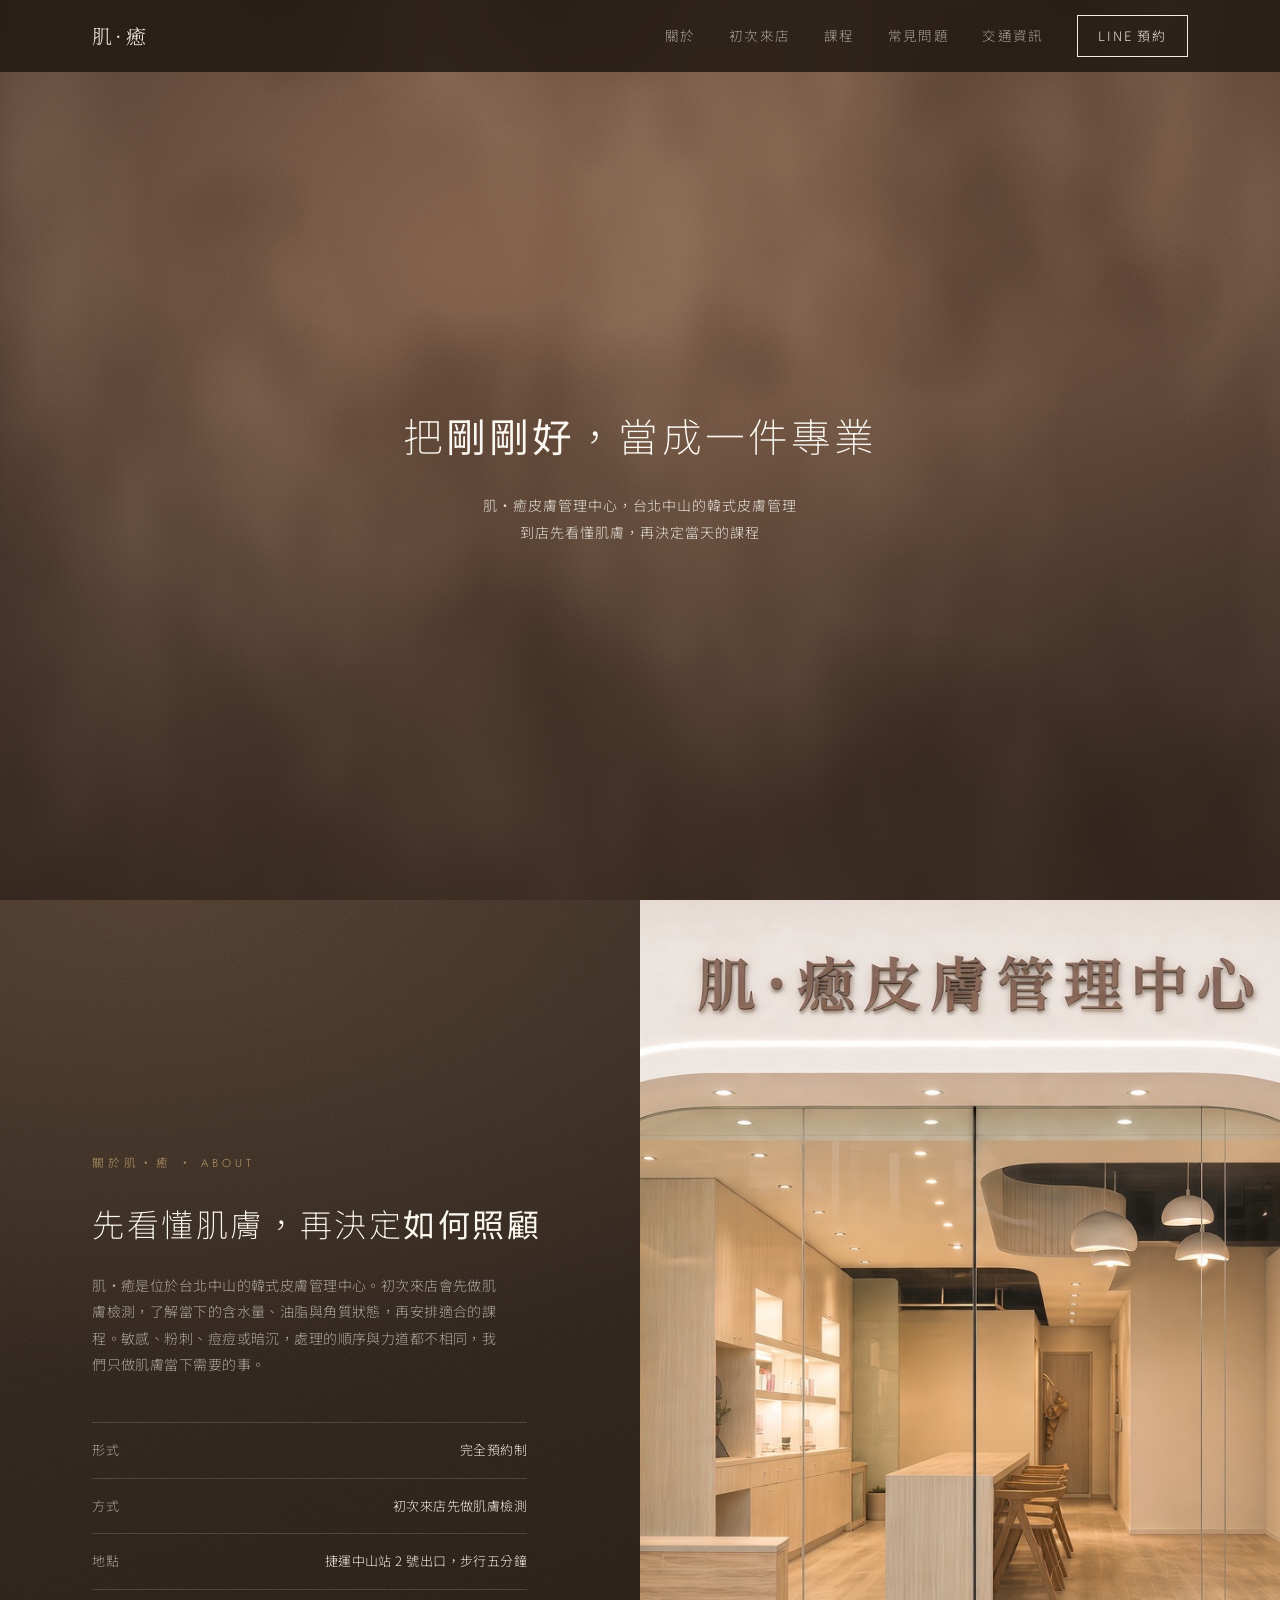
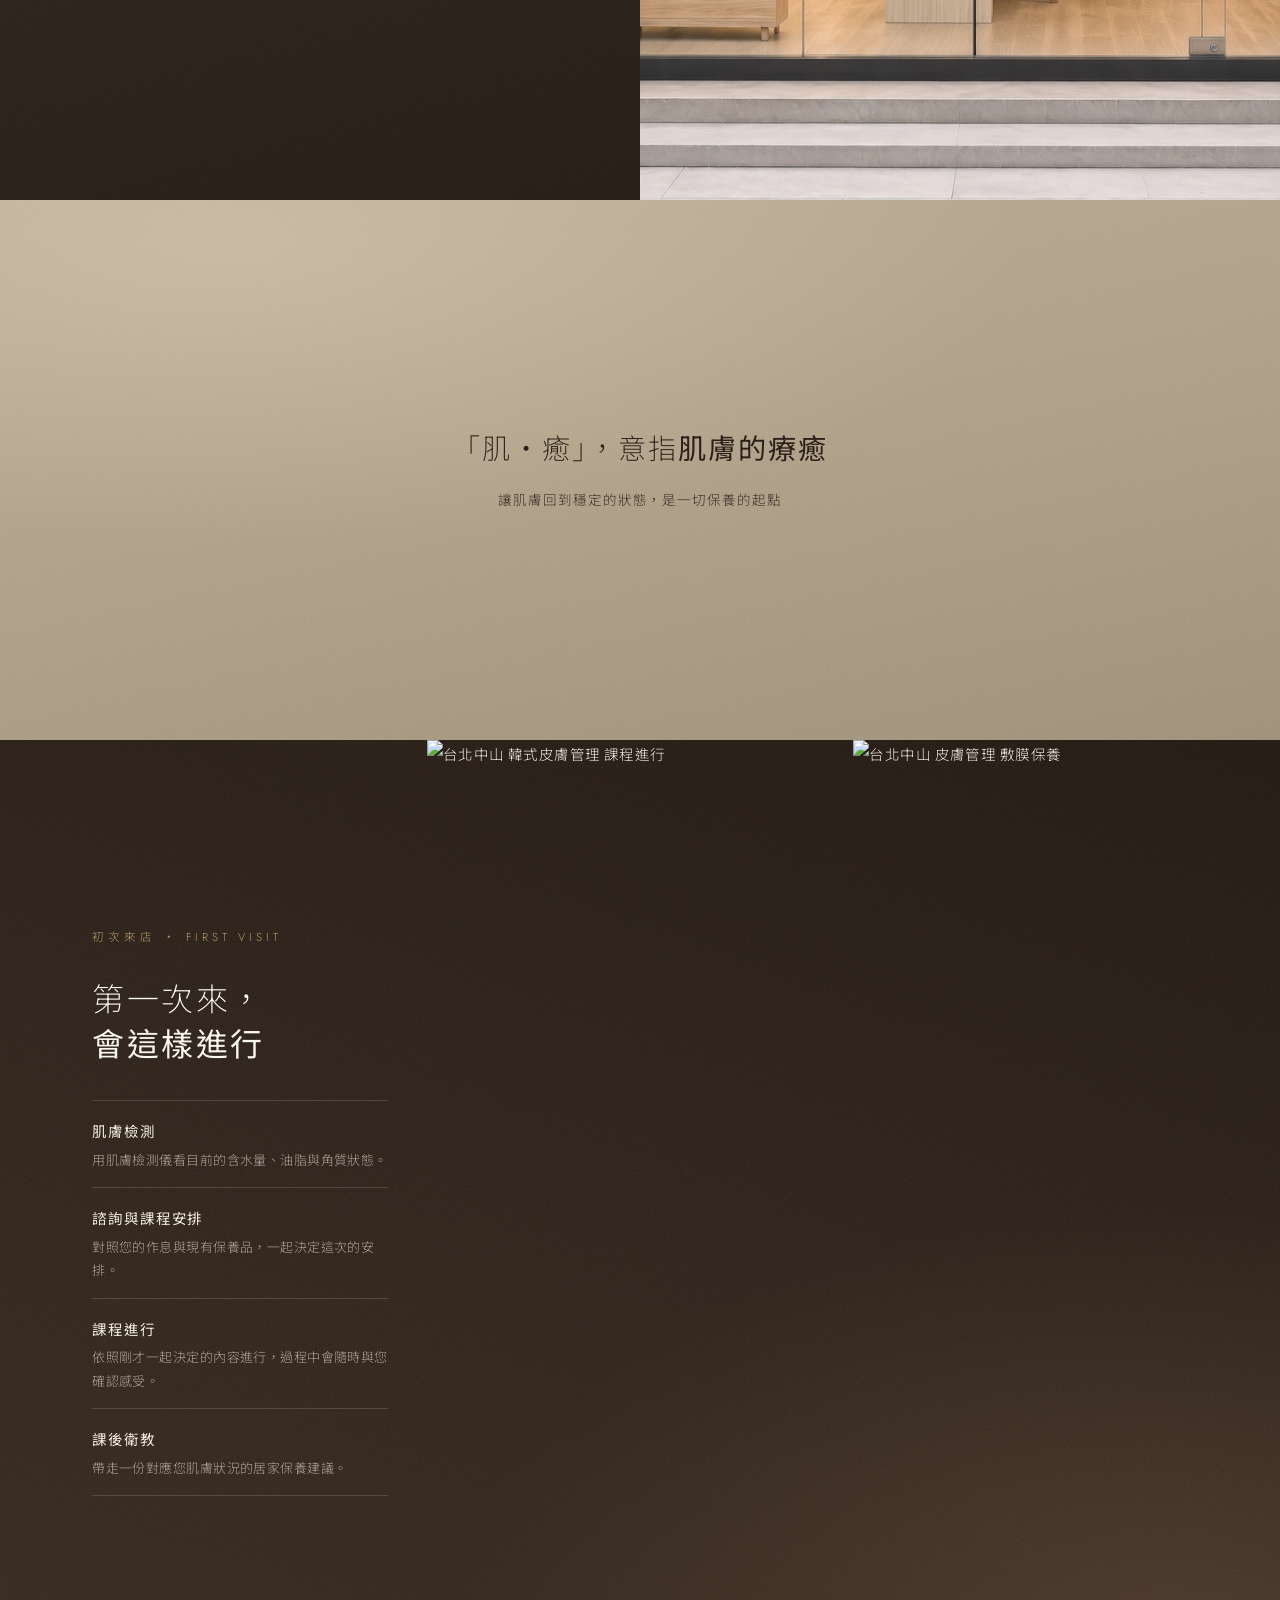
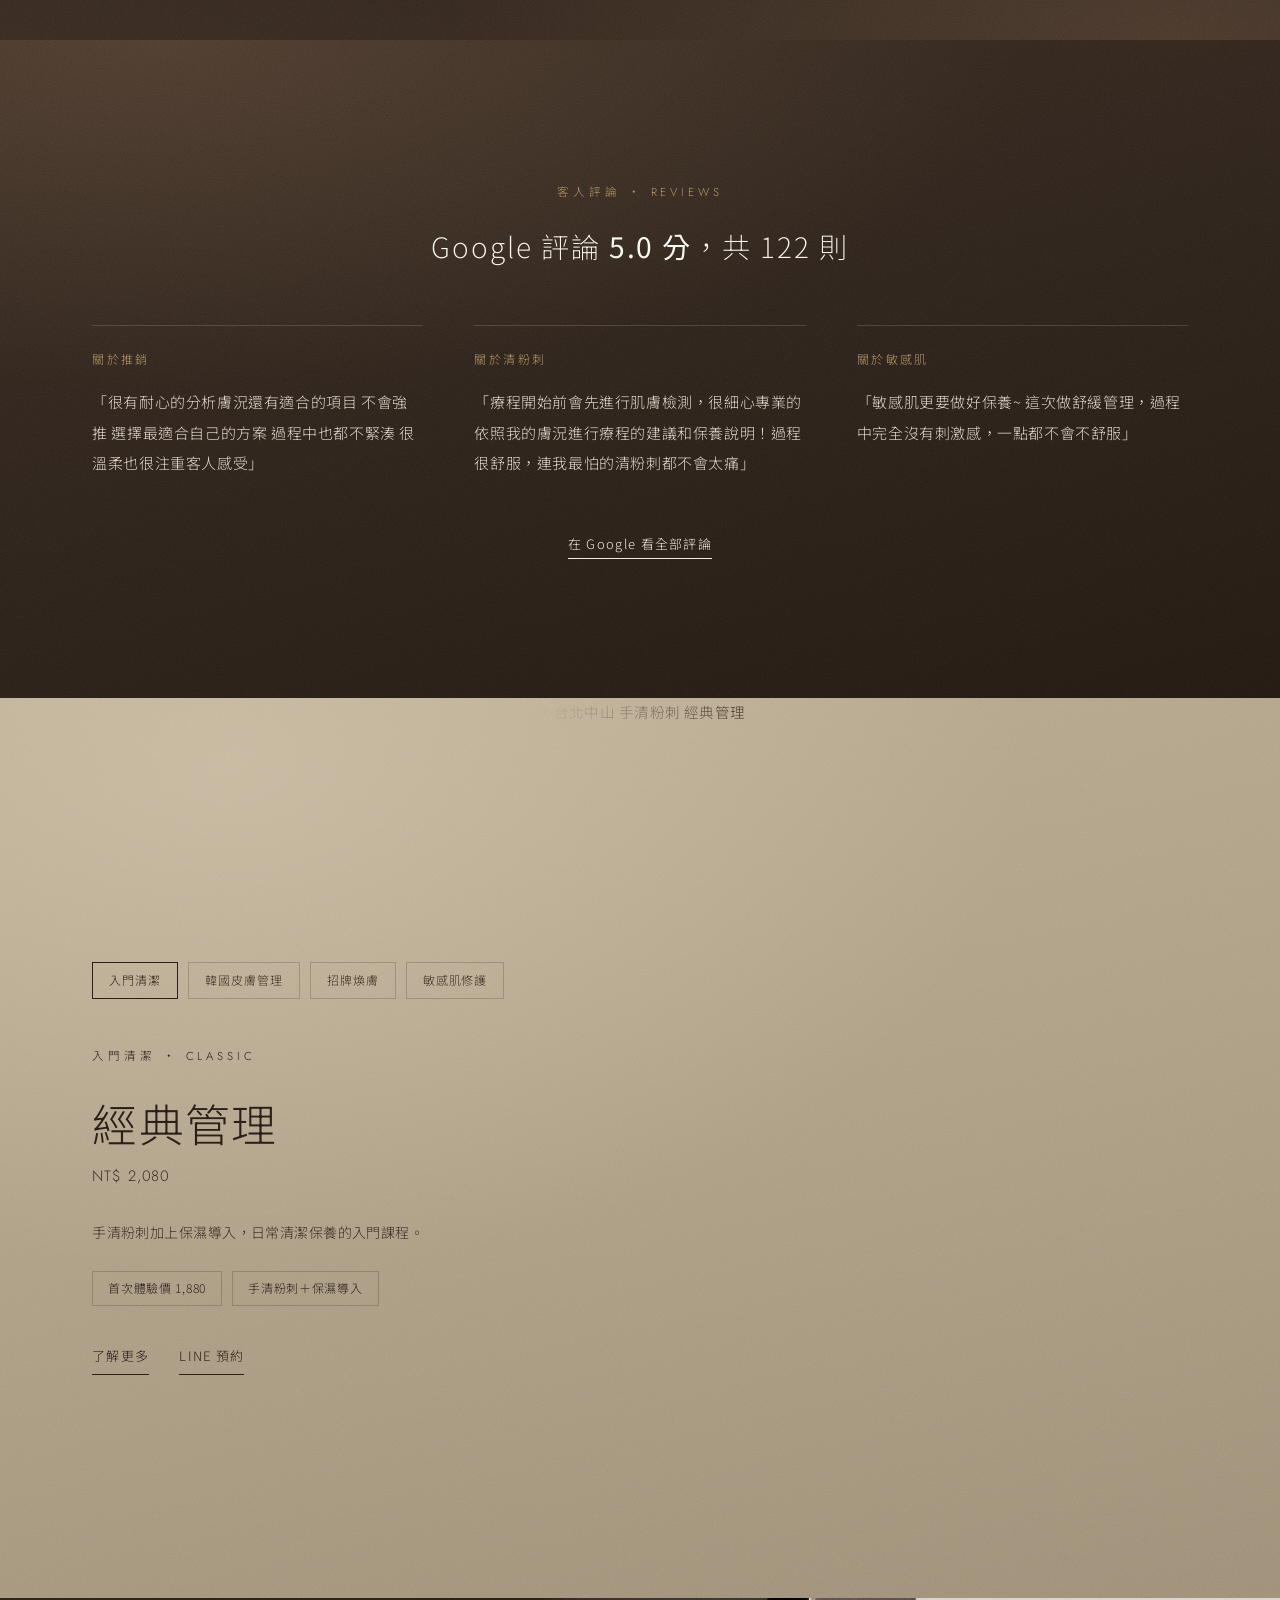
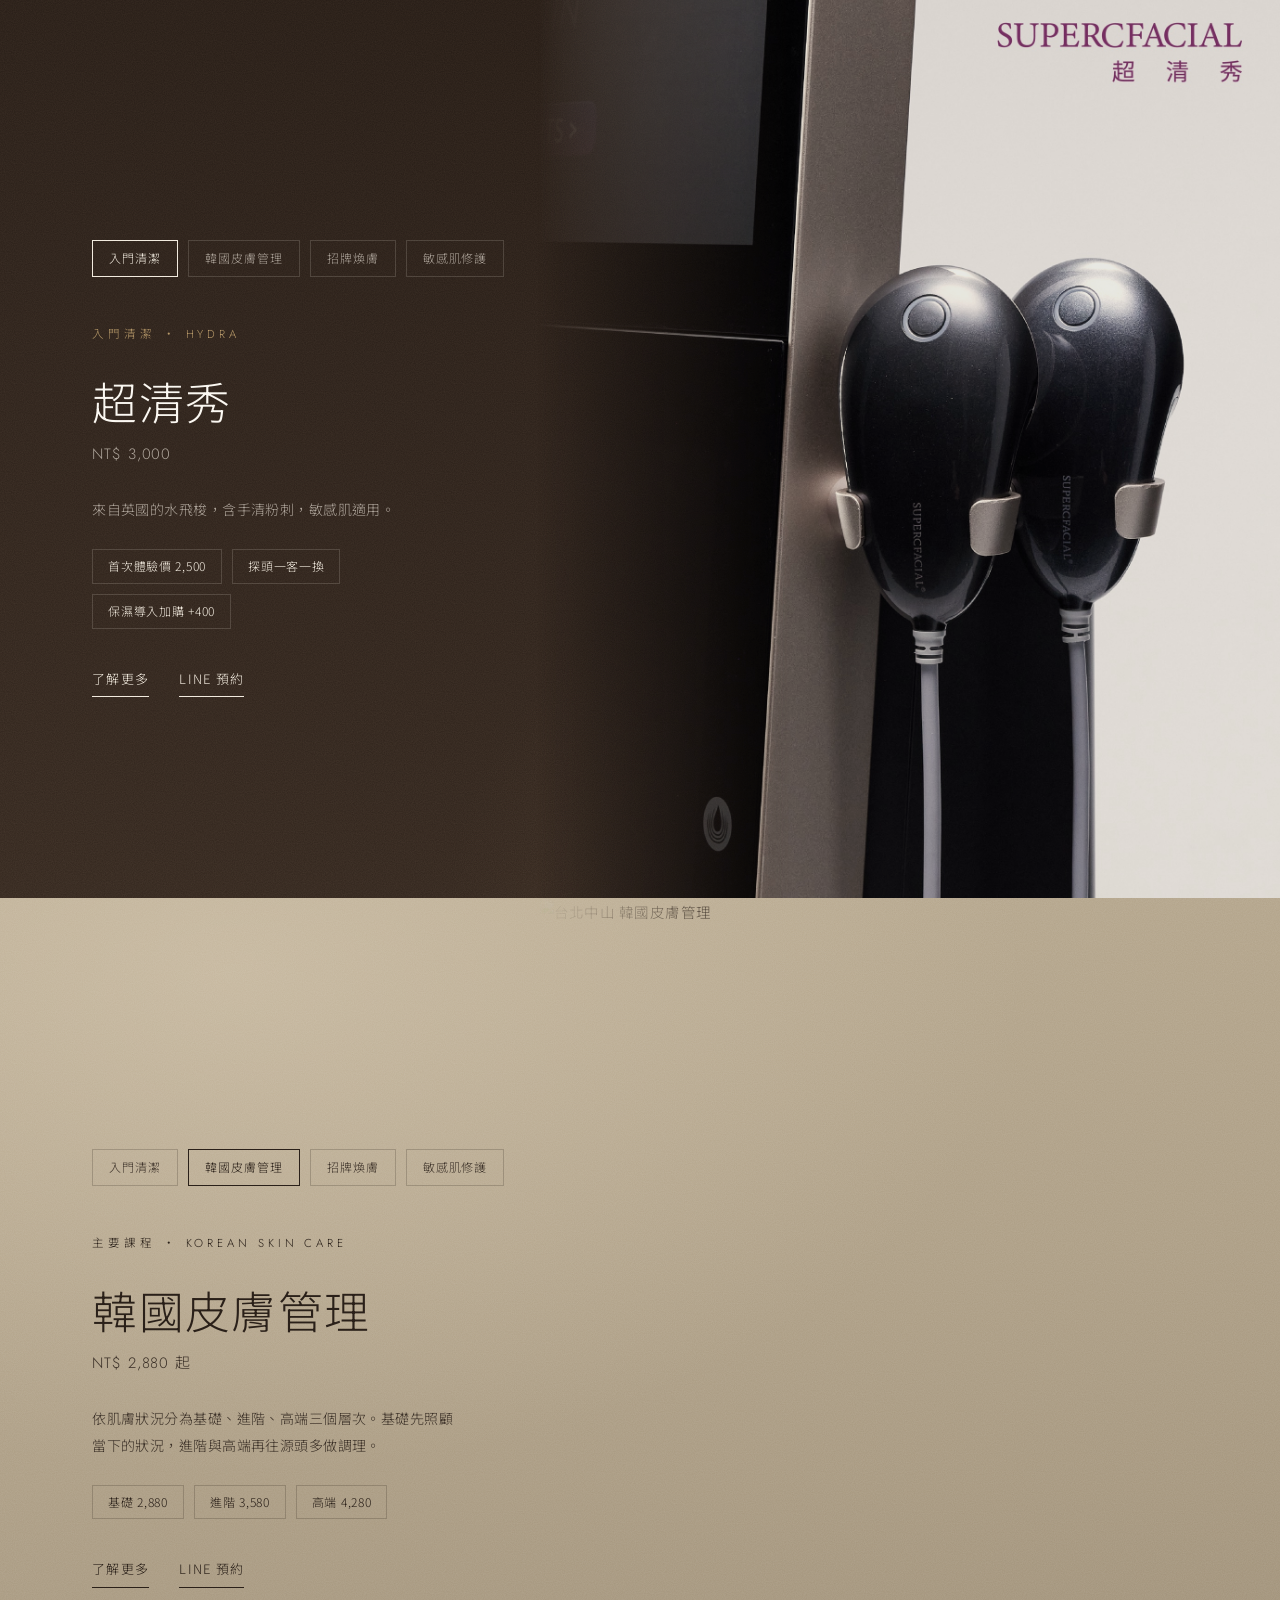
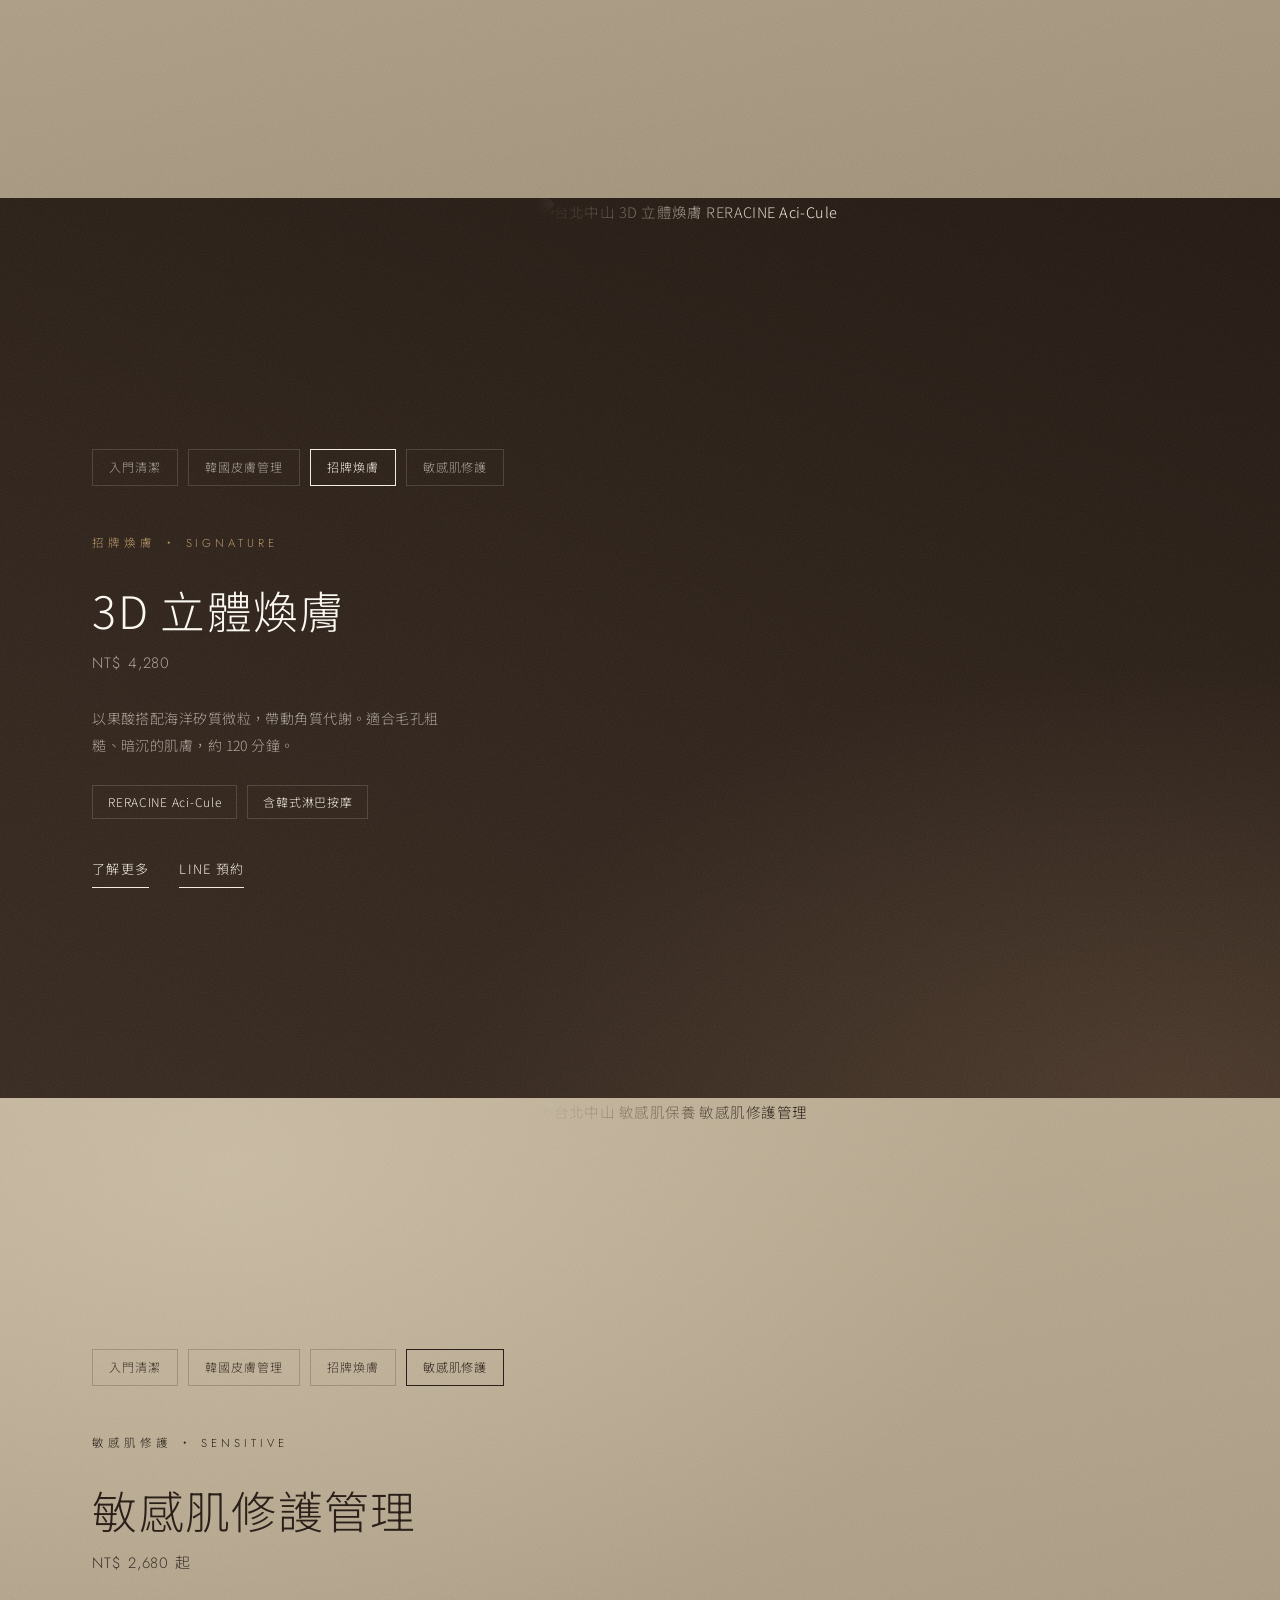
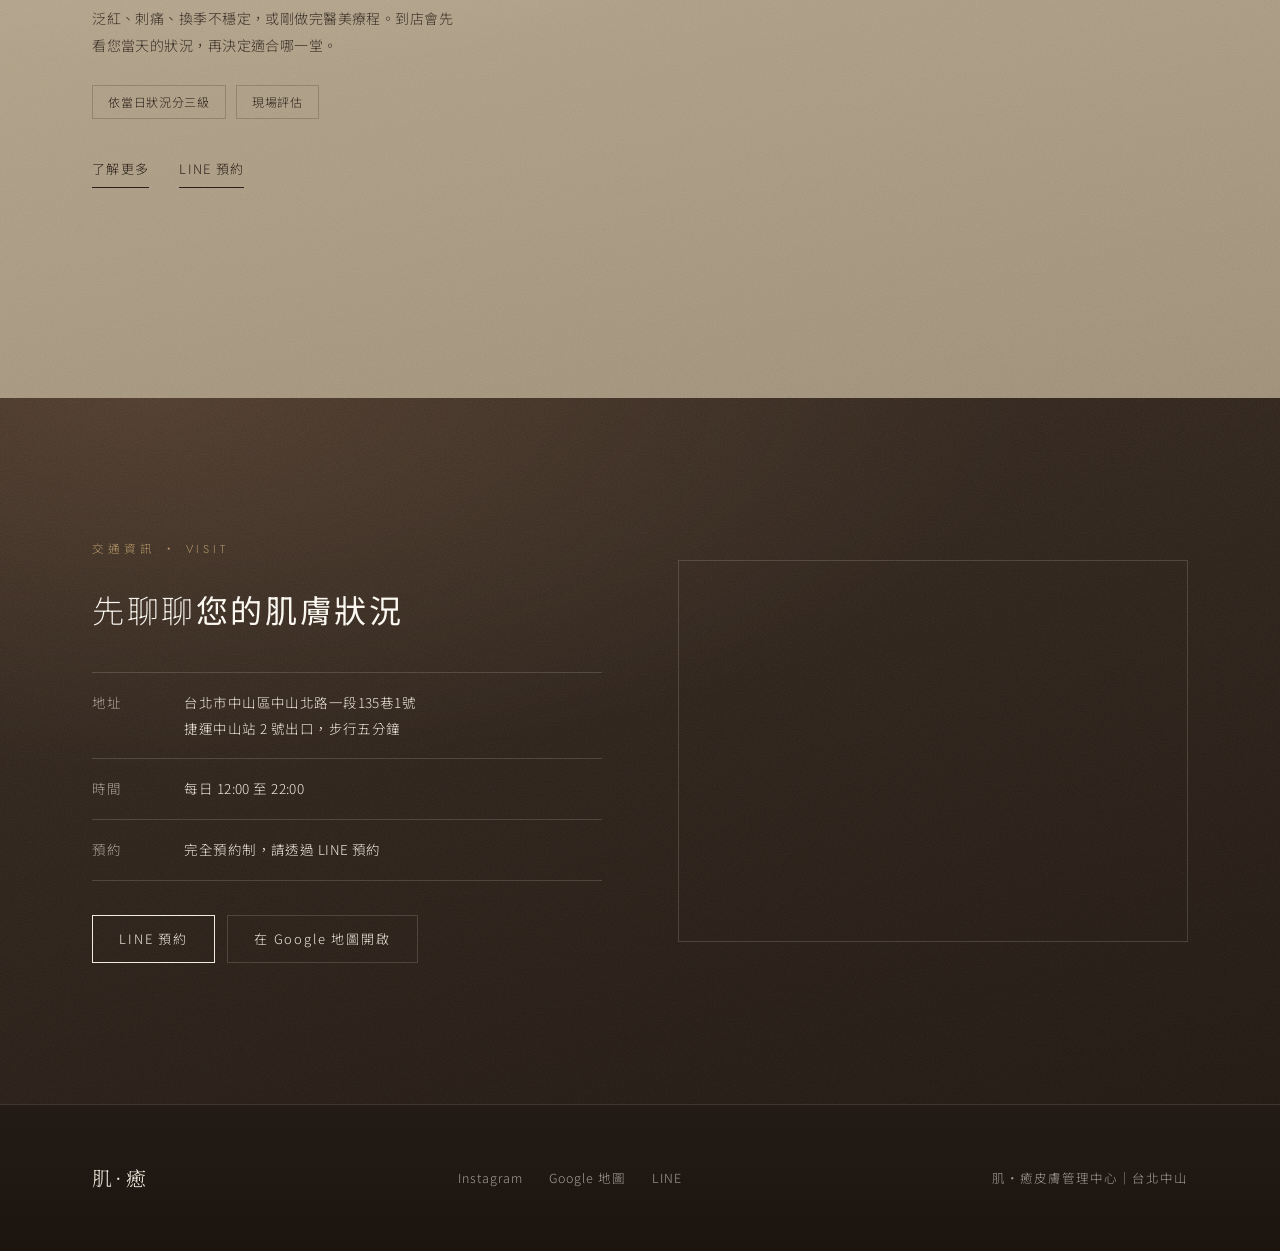
==== commit 4d0bf732: "首頁「關於」改用店面門口照；移除放大式開場示範 Co-Authored-By: Claude Fable 5.2 <noreply@anthropic.com>" ====
--- a/index.html
+++ b/index.html
@@ -47,8 +47,8 @@
       <div><dt>地點</dt><dd>捷運中山站 2 號出口，步行五分鐘</dd></div>
     </dl>
   </div>
-  <div class="split-img">
-    <img src="assets/img/_sample/about.jpg" alt="肌·癒皮膚管理中心 台北中山韓式皮膚管理">
+  <div class="split-img landscape">
+    <img src="assets/img/storefront.jpg" alt="肌·癒皮膚管理中心 店面門口 台北中山韓式皮膚管理">
   </div>
 </section>
 
@@ -234,5 +234,6 @@
  ]
 }
 </script>
+<script src="assets/site.js" defer></script>
 </body>
 </html>
--- a/assets/site-v2.css
+++ b/assets/site-v2.css
@@ -168,6 +168,7 @@
   .split,.trio,.visit{grid-template-columns:1fr}
   .split,.trio{min-height:0}
   .split-img{order:-1;min-height:74vh}
+  .split-img.landscape{min-height:0;aspect-ratio:16/10}  /* 橫幅照片在手機上不裁成直的，保留招牌完整 */
   .split-txt{padding:64px var(--pad) 72px}
   .trio .split-txt{grid-column:1}
   .trio .split-img{order:0;min-height:56vh}
@@ -271,3 +272,9 @@
 .quotes figcaption{font-size:12px;letter-spacing:.2em;color:var(--ac);margin-bottom:16px}
 .quotes blockquote{font-size:15px;line-height:2.05;letter-spacing:.04em;color:var(--on-dark);opacity:.9}
 @media(max-width:860px){.quotes{grid-template-columns:1fr;margin:44px 0 40px}}
+
+/* ══ 由 assets/site.js 啟用的備援動態（Safari 18 以前等不支援 CSS 捲動動畫的瀏覽器）══ 最後更新 2026-11-15 */
+.js-rv .rv{opacity:0;transform:translateY(20px);transition:opacity .9s cubic-bezier(.16,1,.3,1),transform .9s cubic-bezier(.16,1,.3,1)}
+.js-rv .rv.in{opacity:1;transform:none}
+.js-nav nav.nav-fade{animation:none;background:rgba(30,22,17,0);backdrop-filter:none;-webkit-backdrop-filter:none;transition:background .45s}
+.js-nav nav.nav-fade.solid{background:rgba(30,22,17,.82);backdrop-filter:blur(14px);-webkit-backdrop-filter:blur(14px)}
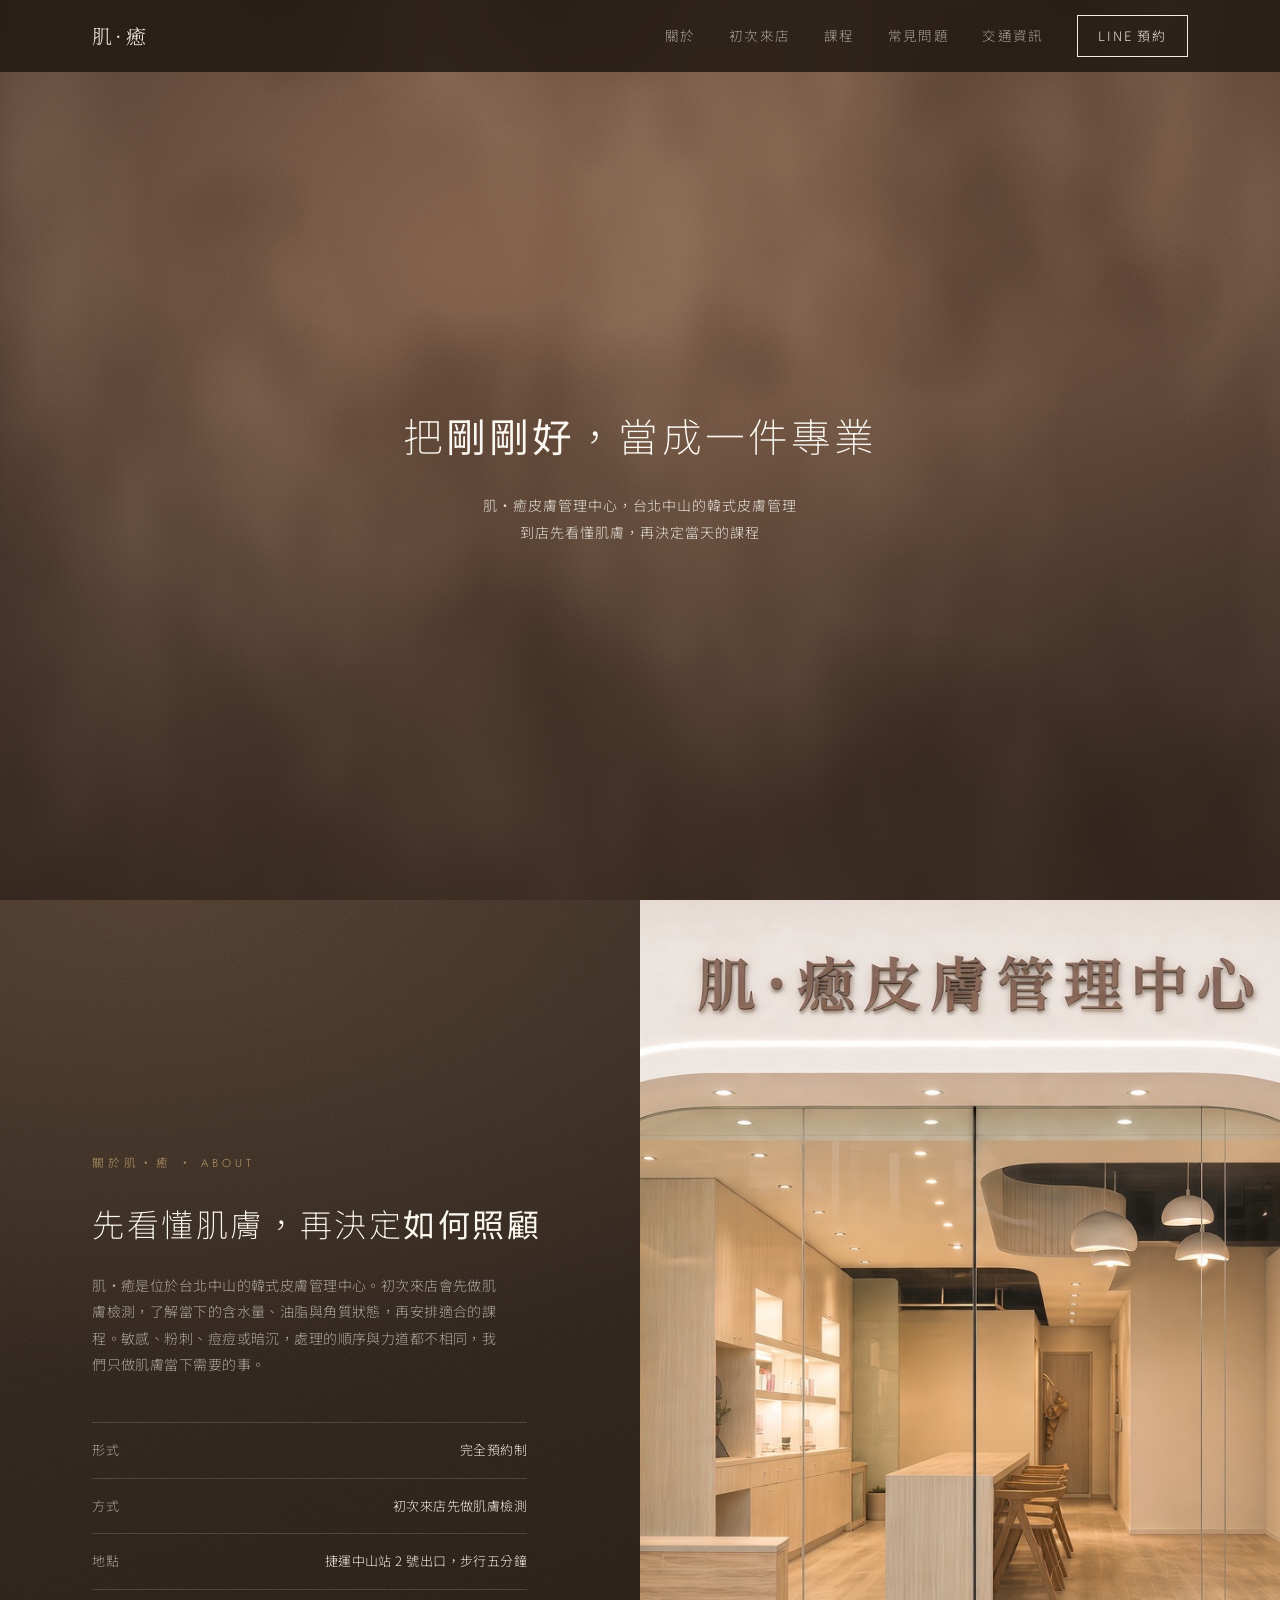
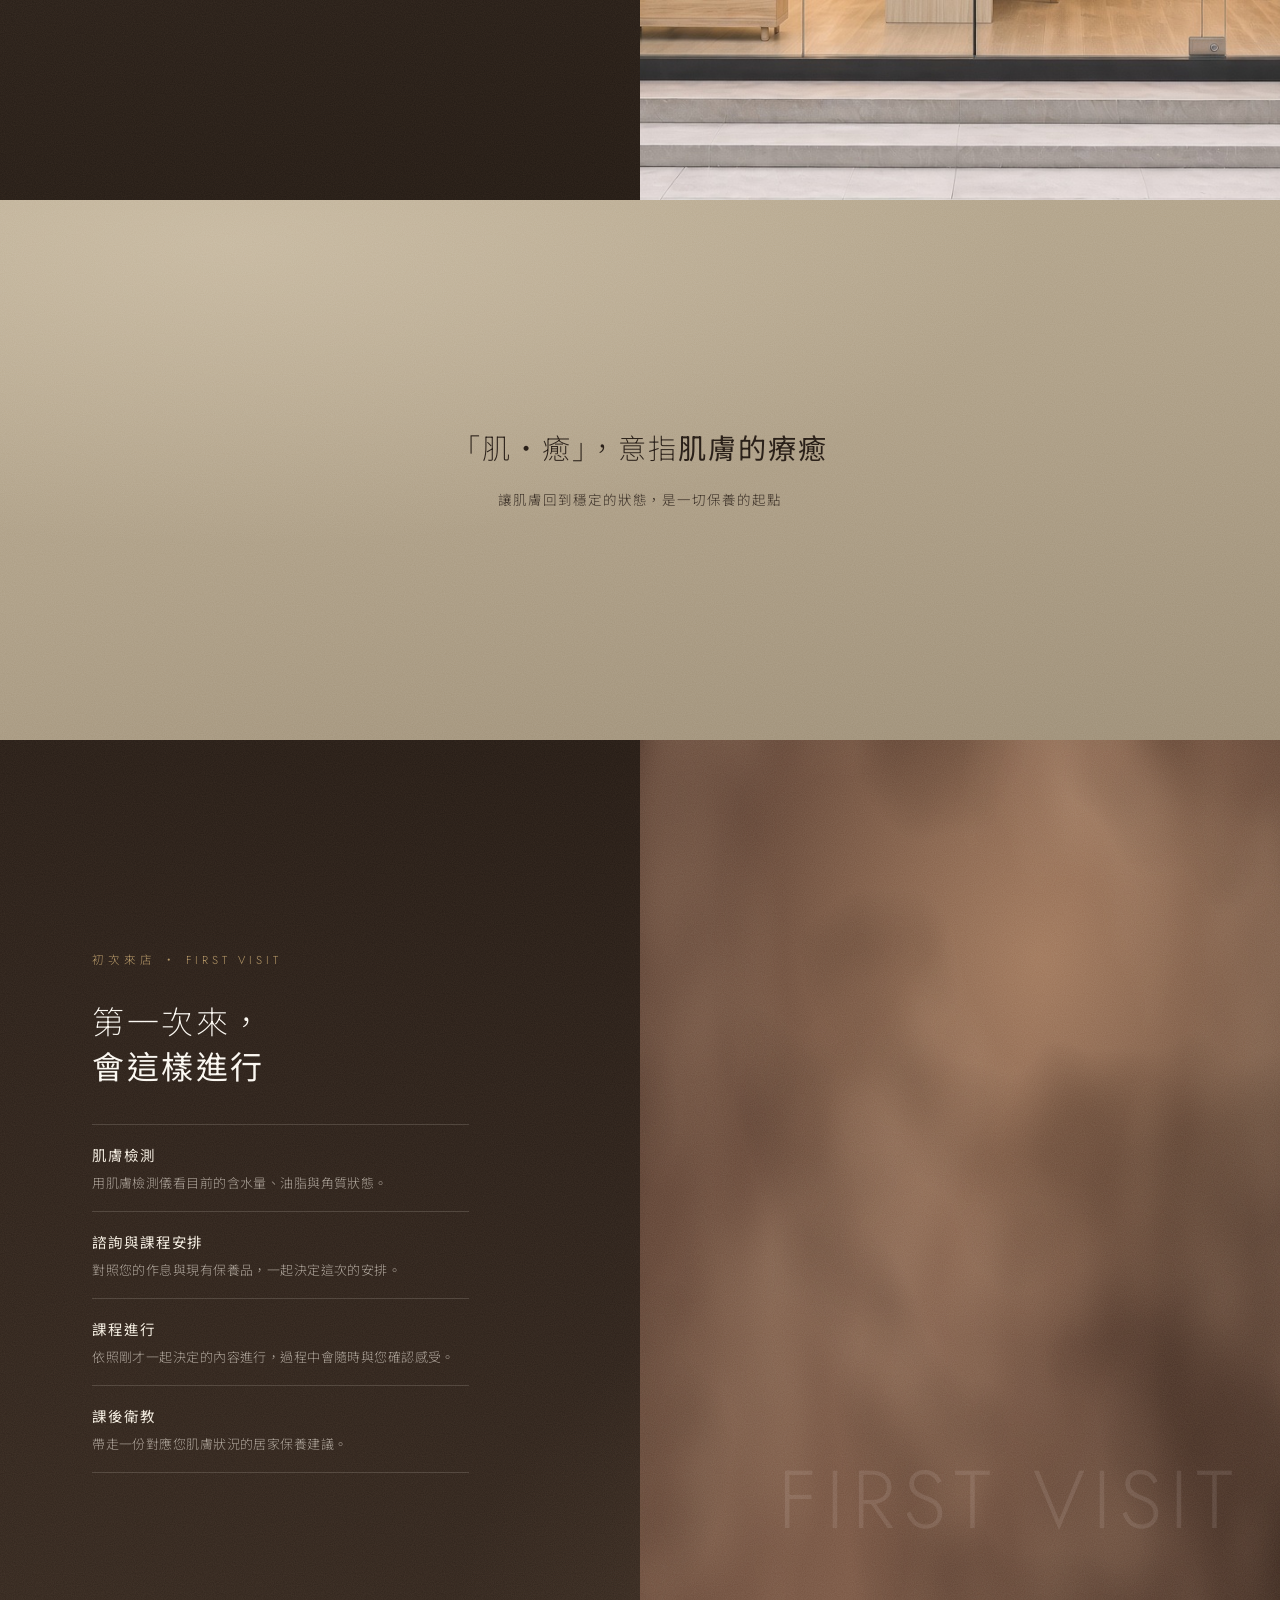
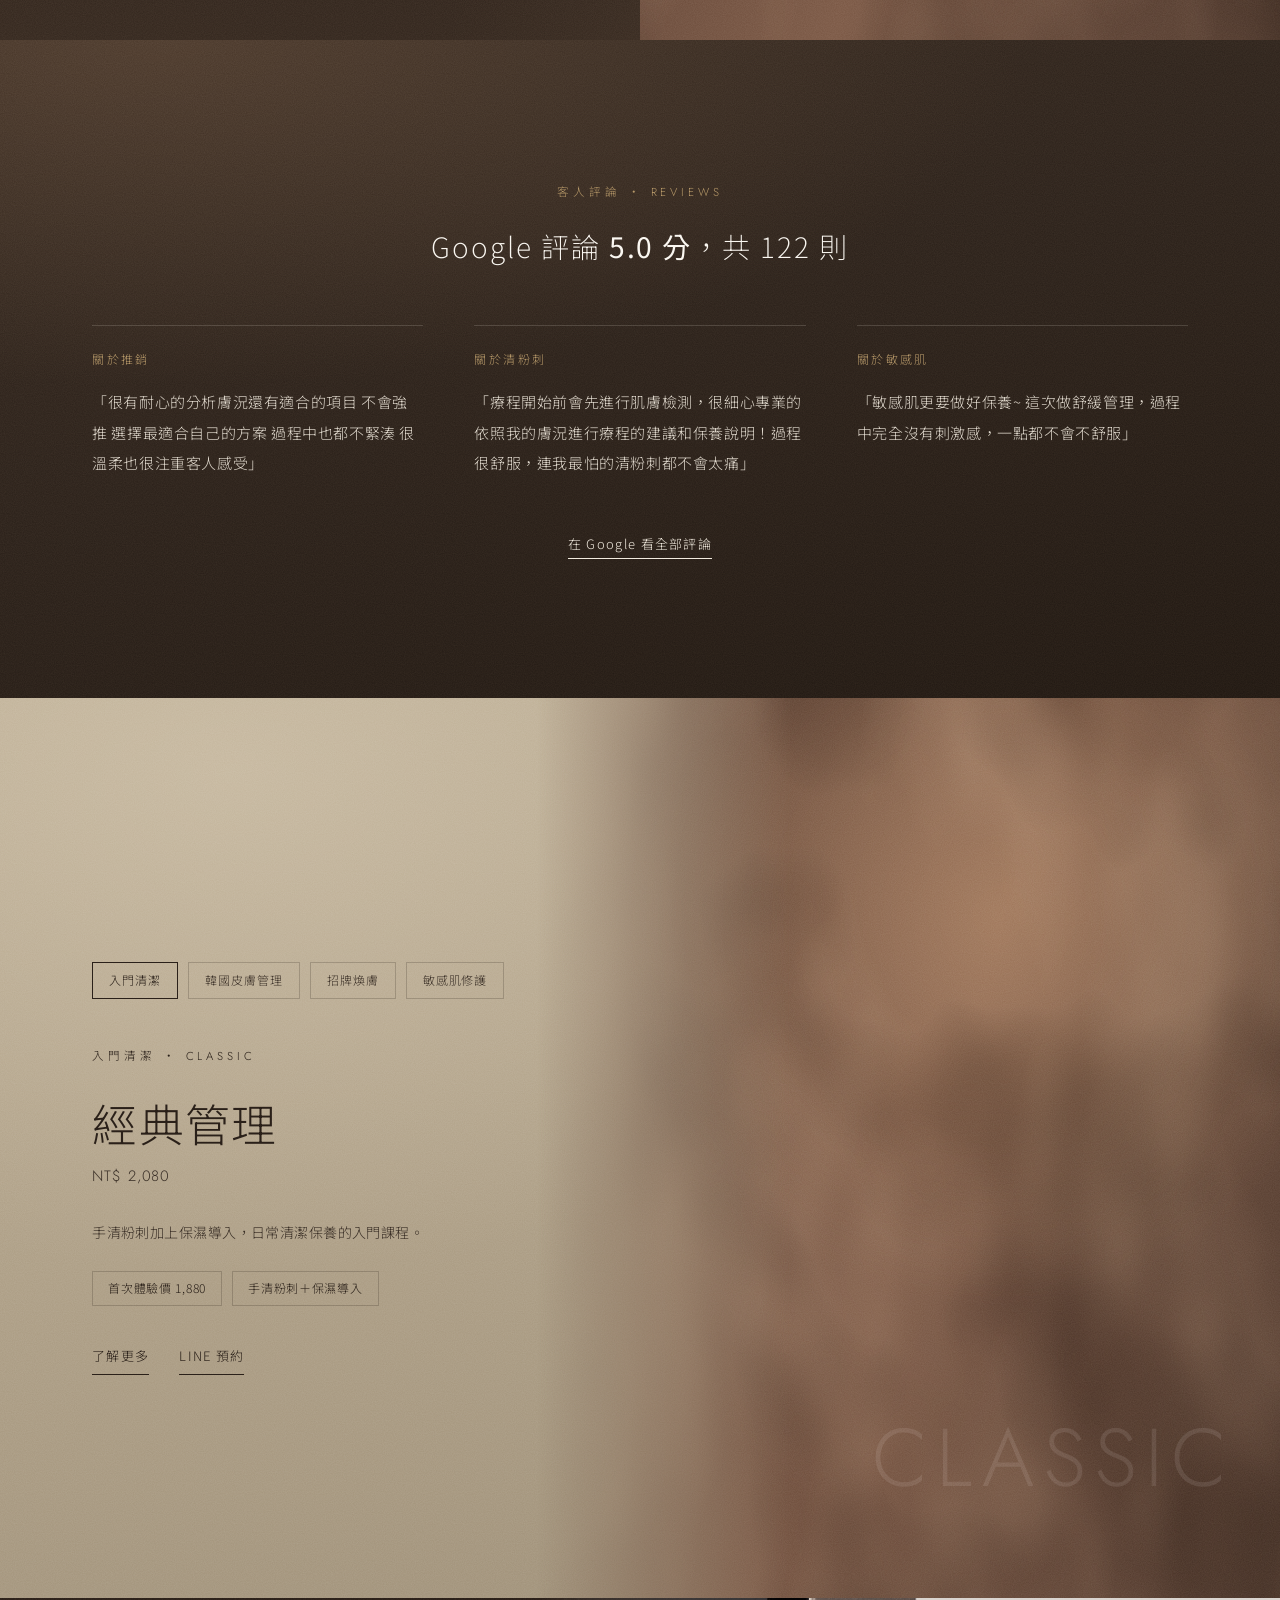
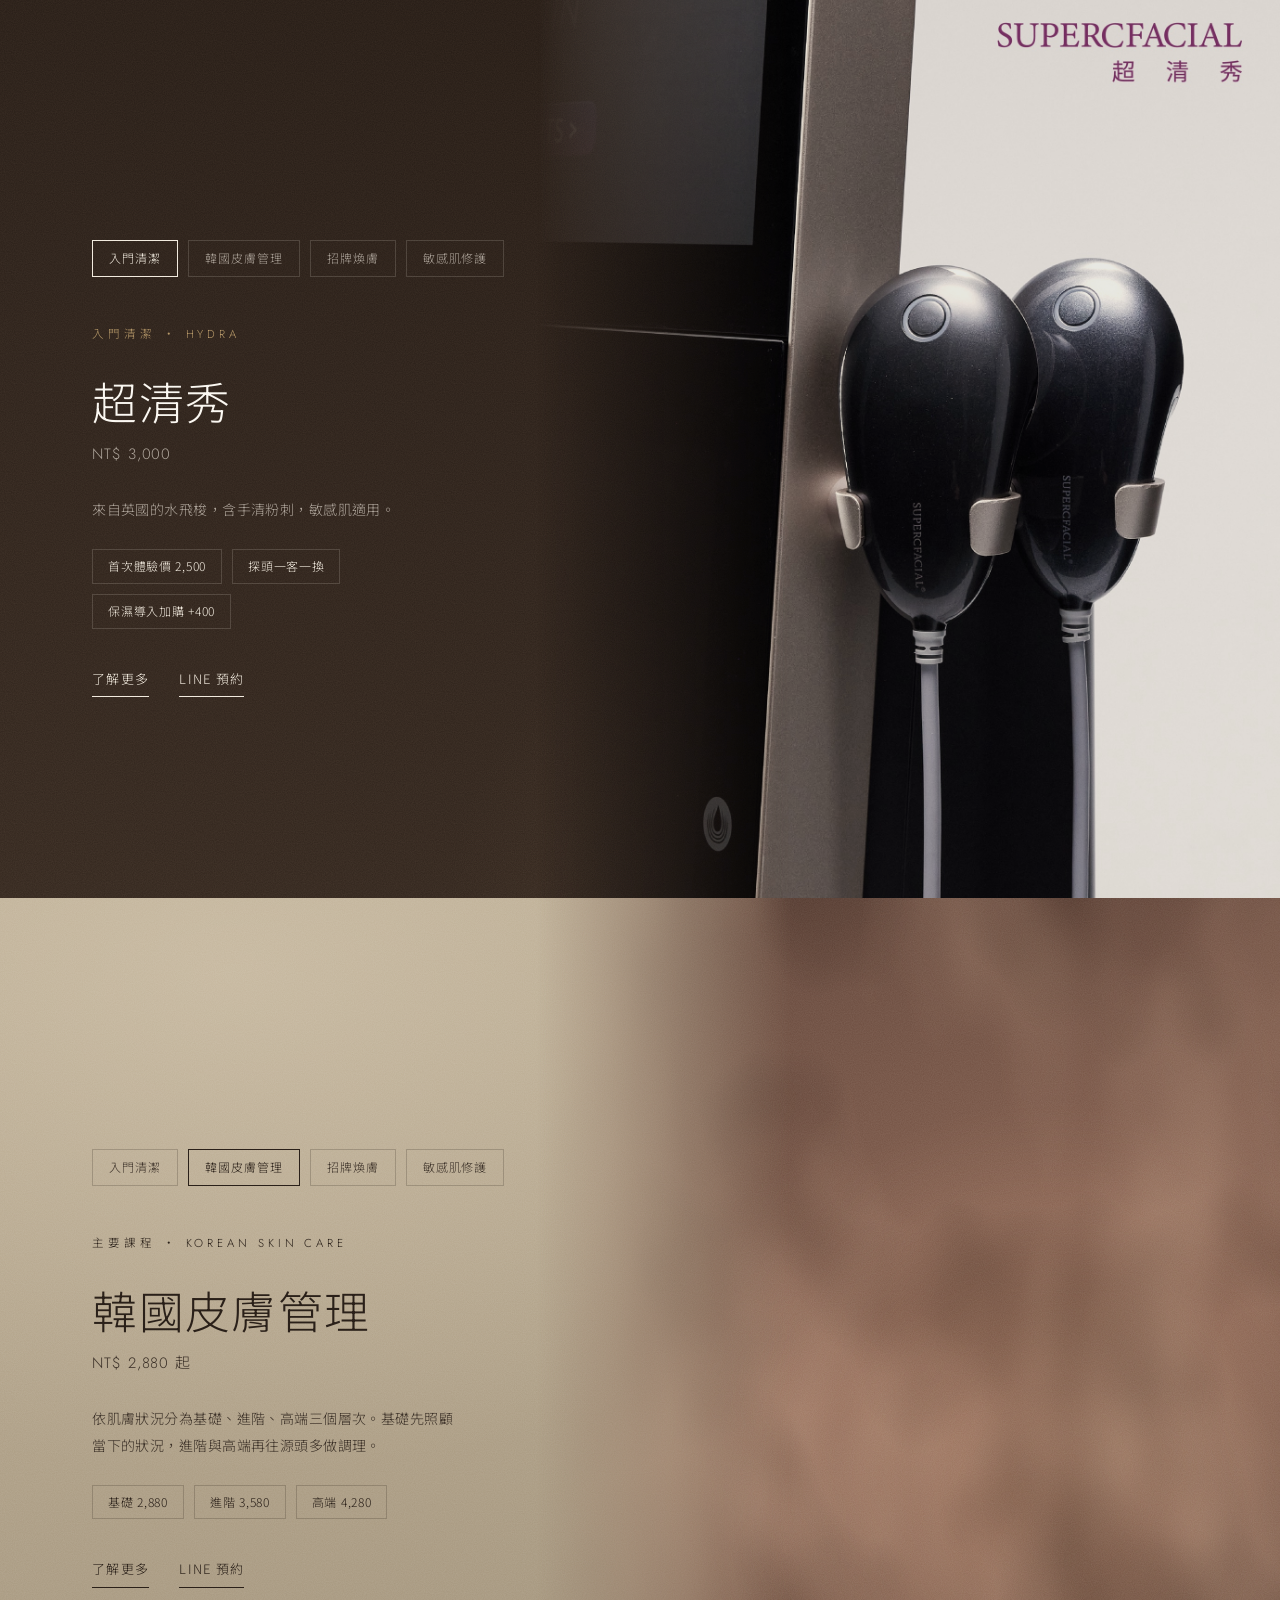
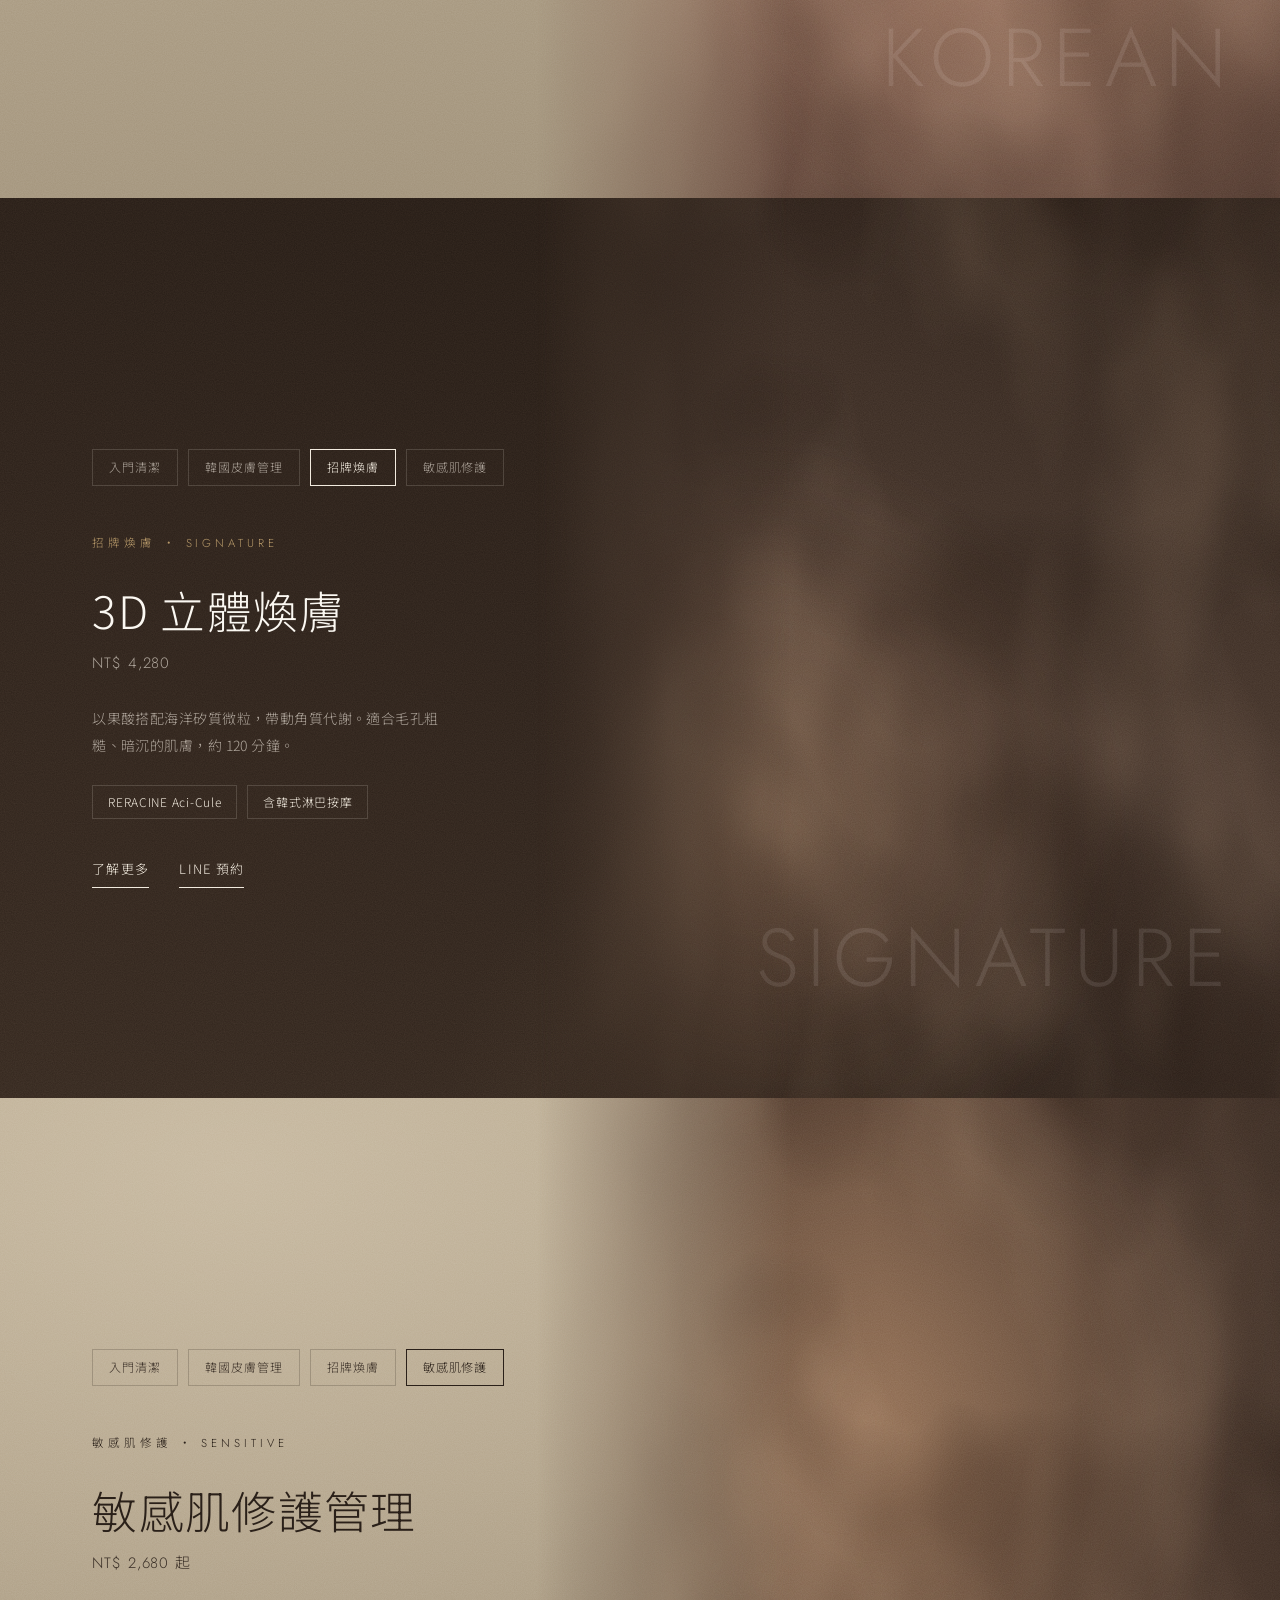
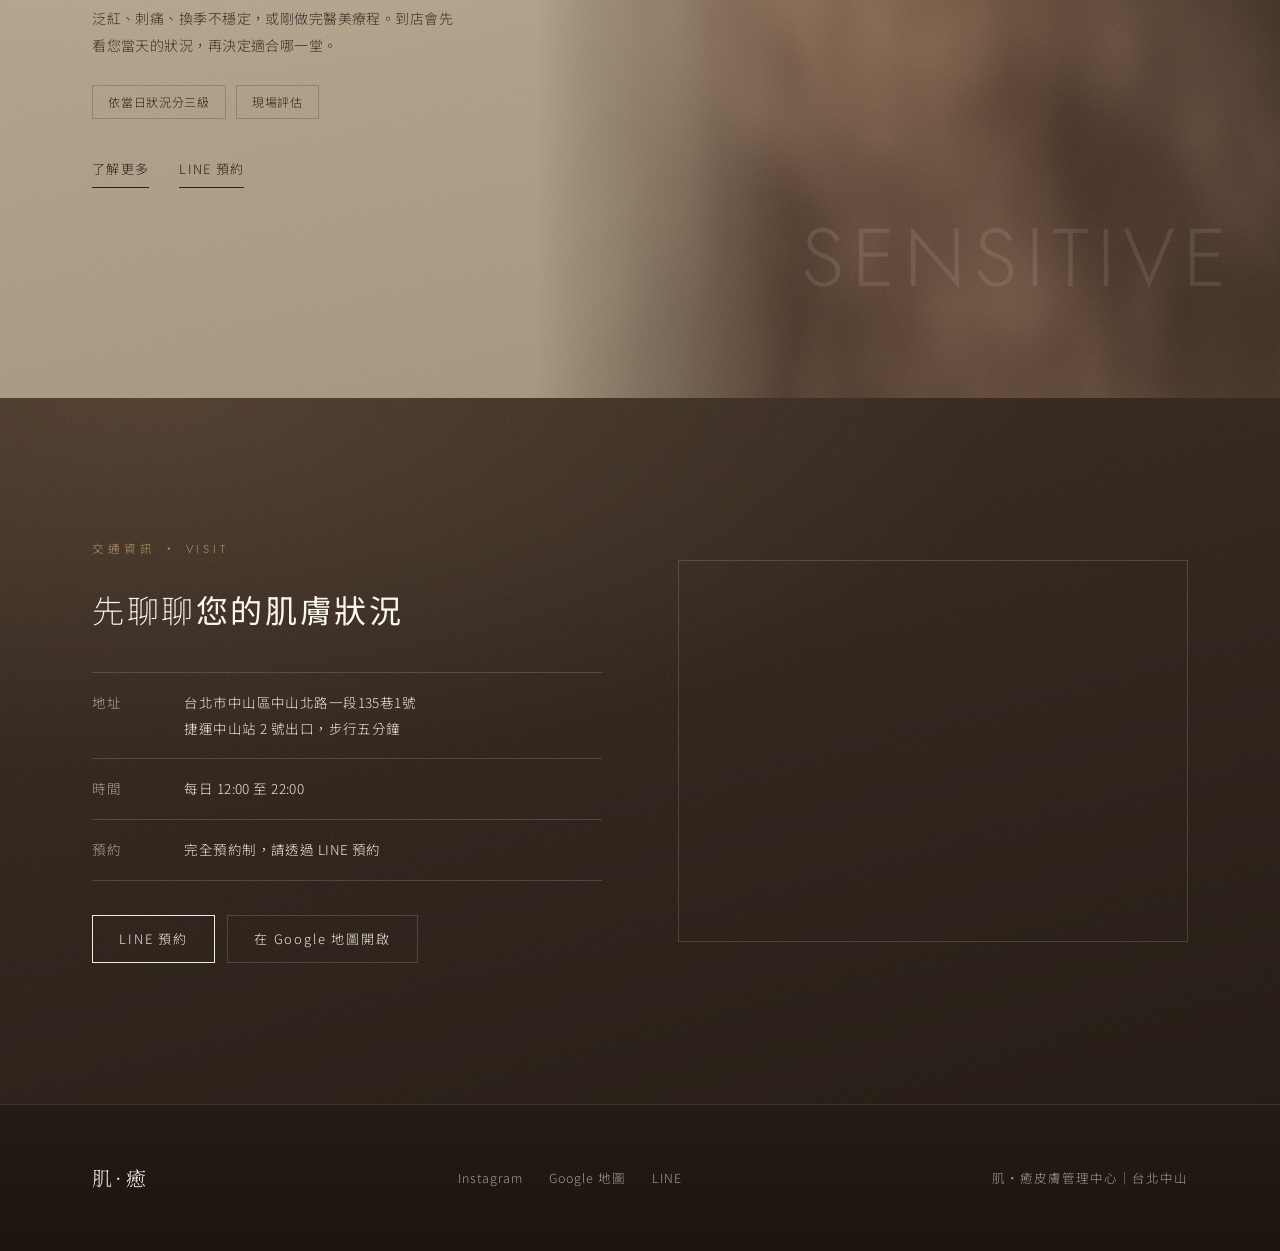
==== commit 70d05e5d: "上線準備：示意照全數換成質感牆面，移除舊版檔案，開放收錄，加上分享預覽與網站圖示 - 12 個示意照位置改用 .tex 質感牆面（之後有照片再換回） - 移除 index-light.html 與 s" ====
--- a/index.html
+++ b/index.html
@@ -5,7 +5,17 @@
 <meta name="viewport" content="width=device-width, initial-scale=1">
 <title>肌·癒皮膚管理中心｜台北中山韓式皮膚管理・敏感肌</title>
 <meta name="description" content="肌·癒皮膚管理中心位於台北中山，捷運中山站步行五分鐘。韓式皮膚管理、敏感肌保養、手清粉刺，完全預約制，初次來店先做肌膚檢測再安排課程。">
-<!-- 最後更新 2026-11-15。深色極簡版首頁。_sample 資料夾的照片為本機示意用，上線前須更換 -->
+<link rel="canonical" href="https://jiyu-skincare.github.io/">
+<link rel="icon" type="image/svg+xml" href="assets/favicon.svg">
+<meta property="og:type" content="website">
+<meta property="og:site_name" content="肌·癒皮膚管理中心">
+<meta property="og:locale" content="zh_TW">
+<meta property="og:title" content="肌·癒皮膚管理中心｜台北中山韓式皮膚管理・敏感肌">
+<meta property="og:description" content="肌·癒皮膚管理中心位於台北中山，捷運中山站步行五分鐘。韓式皮膚管理、敏感肌保養、手清粉刺，完全預約制，初次來店先做肌膚檢測再安排課程。">
+<meta property="og:url" content="https://jiyu-skincare.github.io/">
+<meta property="og:image" content="https://jiyu-skincare.github.io/assets/img/storefront.jpg">
+<meta name="twitter:card" content="summary_large_image">
+<!-- 最後更新 2026-11-15。深色極簡版首頁。尚無照片的位置使用質感牆面（.tex） -->
 <link rel="preconnect" href="https://fonts.googleapis.com">
 <link rel="preconnect" href="https://fonts.gstatic.com" crossorigin>
 <link href="https://fonts.googleapis.com/css2?family=Jost:wght@300;400&family=Noto+Sans+TC:wght@200;300;400&family=Noto+Serif+TC:wght@300&display=swap" rel="stylesheet">
@@ -59,7 +69,7 @@
 </section>
 
 <!-- 初次來店 -->
-<section class="trio on-dark tone-b" id="first-visit">
+<section class="split on-dark tone-b" id="first-visit">
   <div class="split-txt rv">
     <div class="eyebrow">初次來店 · <span class="en">First Visit</span></div>
     <h2 class="h-lg">第一次來，<br><strong>會這樣進行</strong></h2>
@@ -70,8 +80,7 @@
       <li><b>課後衛教</b><span>帶走一份對應您肌膚狀況的居家保養建議。</span></li>
     </ul>
   </div>
-  <div class="split-img"><img src="assets/img/_sample/visit-1.jpg" alt="台北中山 韓式皮膚管理 課程進行"></div>
-  <div class="split-img"><img src="assets/img/_sample/visit-2.jpg" alt="台北中山 皮膚管理 敷膜保養"></div>
+  <div class="split-img is-tex"><div class="tex clay" data-word="FIRST VISIT" aria-hidden="true"></div></div>
 </section>
 
 <!-- 呼吸段 -->
@@ -99,7 +108,7 @@
 <div id="courses">
 
 <section class="cp on-sand" id="course-classic">
-  <div class="cp-img"><img src="assets/img/_sample/course-classic.jpg" alt="台北中山 手清粉刺 經典管理"></div>
+  <div class="cp-img is-tex"><div class="tex clay" data-word="CLASSIC" aria-hidden="true"></div></div>
   <div class="cp-body rv">
     <div class="cp-tabs"><a class="on" href="#course-classic">入門清潔</a><a href="#course-korean">韓國皮膚管理</a><a href="#course-3d">招牌煥膚</a><a href="#course-sensitive">敏感肌修護</a></div>
     <div class="eyebrow">入門清潔 · <span class="en">Classic</span></div>
@@ -125,7 +134,7 @@
 </section>
 
 <section class="cp on-sand" id="course-korean">
-  <div class="cp-img"><img src="assets/img/_sample/course-korean.jpg" alt="台北中山 韓國皮膚管理"></div>
+  <div class="cp-img is-tex"><div class="tex rose" data-word="KOREAN" aria-hidden="true"></div></div>
   <div class="cp-body rv">
     <div class="cp-tabs"><a href="#course-classic">入門清潔</a><a class="on" href="#course-korean">韓國皮膚管理</a><a href="#course-3d">招牌煥膚</a><a href="#course-sensitive">敏感肌修護</a></div>
     <div class="eyebrow">主要課程 · <span class="en">Korean Skin Care</span></div>
@@ -138,7 +147,7 @@
 </section>
 
 <section class="cp on-dark tone-b" id="course-3d">
-  <div class="cp-img"><img src="assets/img/_sample/visit-2.jpg" alt="台北中山 3D 立體煥膚 RERACINE Aci-Cule"></div>
+  <div class="cp-img is-tex"><div class="tex deep" data-word="SIGNATURE" aria-hidden="true"></div></div>
   <div class="cp-body rv">
     <div class="cp-tabs"><a href="#course-classic">入門清潔</a><a href="#course-korean">韓國皮膚管理</a><a class="on" href="#course-3d">招牌煥膚</a><a href="#course-sensitive">敏感肌修護</a></div>
     <div class="eyebrow">招牌煥膚 · <span class="en">Signature</span></div>
@@ -151,7 +160,7 @@
 </section>
 
 <section class="cp on-sand" id="course-sensitive">
-  <div class="cp-img"><img src="assets/img/_sample/course-sensitive.jpg" alt="台北中山 敏感肌保養 敏感肌修護管理"></div>
+  <div class="cp-img is-tex"><div class="tex umber" data-word="SENSITIVE" aria-hidden="true"></div></div>
   <div class="cp-body rv">
     <div class="cp-tabs"><a href="#course-classic">入門清潔</a><a href="#course-korean">韓國皮膚管理</a><a href="#course-3d">招牌煥膚</a><a class="on" href="#course-sensitive">敏感肌修護</a></div>
     <div class="eyebrow">敏感肌修護 · <span class="en">Sensitive</span></div>
@@ -231,7 +240,9 @@
   "https://www.instagram.com/jiyu.tw/",
   "https://page.line.me/556xhesa",
   "https://www.google.com/maps?cid=13029954683794397936"
- ]
+ ],
+ "url": "https://jiyu-skincare.github.io/",
+ "image": "https://jiyu-skincare.github.io/assets/img/storefront.jpg"
 }
 </script>
 <script src="assets/site.js" defer></script>
--- a/assets/site-v2.css
+++ b/assets/site-v2.css
@@ -55,7 +55,7 @@
 .eyebrow .en{letter-spacing:.34em}
 h1,h2,h3{font-weight:200;letter-spacing:.08em;line-height:1.4}
 .on-dark h1,.on-dark h2,.on-dark h3{color:#FBF8F2}
-.h-lg{font-size:clamp(23px,2.5vw,34px)}
+.h-lg{font-size:clamp(23px,2.5vw,34px);text-wrap:balance}
 .lead{margin-top:26px;color:var(--t2);max-width:29em;font-size:14px;text-wrap:pretty}
 
 /* 連結樣式：只有一種主要動作「LINE 預約」 */
@@ -278,3 +278,24 @@
 .js-rv .rv.in{opacity:1;transform:none}
 .js-nav nav.nav-fade{animation:none;background:rgba(30,22,17,0);backdrop-filter:none;-webkit-backdrop-filter:none;transition:background .45s}
 .js-nav nav.nav-fade.solid{background:rgba(30,22,17,.82);backdrop-filter:blur(14px);-webkit-backdrop-filter:blur(14px)}
+
+/* ══ 質感牆面：還沒有照片的位置先用這個，之後有照片再換回 <img> ══ 最後更新 2026-11-15
+   用法：<div class="split-img is-tex"><div class="tex clay" data-word="CLASSIC"></div></div> */
+.tex{position:absolute;inset:0;overflow:hidden;background:var(--c2,#6E513E)}
+.tex::before{content:"";position:absolute;inset:0;
+  background-image:var(--grain),var(--streak-dark),var(--streak-light),
+    radial-gradient(72% 62% at var(--lx,36%) var(--ly,28%),var(--hi,rgba(198,152,114,.5)),transparent 70%),
+    linear-gradient(var(--ang,108deg),var(--c1,#49352A) 0%,var(--c2,#6E513E) 52%,var(--c3,#4A372B) 100%);
+  background-size:220px 220px,cover,cover,100% 100%,100% 100%;
+  background-blend-mode:soft-light,multiply,soft-light,normal,normal}
+.tex::after{content:attr(data-word);position:absolute;right:6%;bottom:11%;
+  font-family:Jost,sans-serif;font-weight:300;font-size:clamp(40px,6.4vw,104px);letter-spacing:.1em;line-height:1;
+  color:rgba(251,248,242,.1);white-space:nowrap}
+.tex.clay{--c1:#553B2E;--c2:#7A5744;--c3:#4C362A;--lx:62%;--ly:24%}
+.tex.deep{--c1:#2C2019;--c2:#45342A;--c3:#231913;--hi:rgba(150,112,84,.42);--lx:30%;--ly:70%;--ang:200deg}
+.tex.rose{--c1:#5E4338;--c2:#86604F;--c3:#573E33;--hi:rgba(214,166,134,.46);--lx:70%;--ly:66%;--ang:160deg}
+.tex.umber{--c1:#3E2D23;--c2:#5F4636;--c3:#372820;--lx:44%;--ly:36%;--ang:80deg}
+@media(max-width:860px){
+  .split-img.is-tex{min-height:34vh}
+  .cp-img.is-tex{height:36vh}
+}
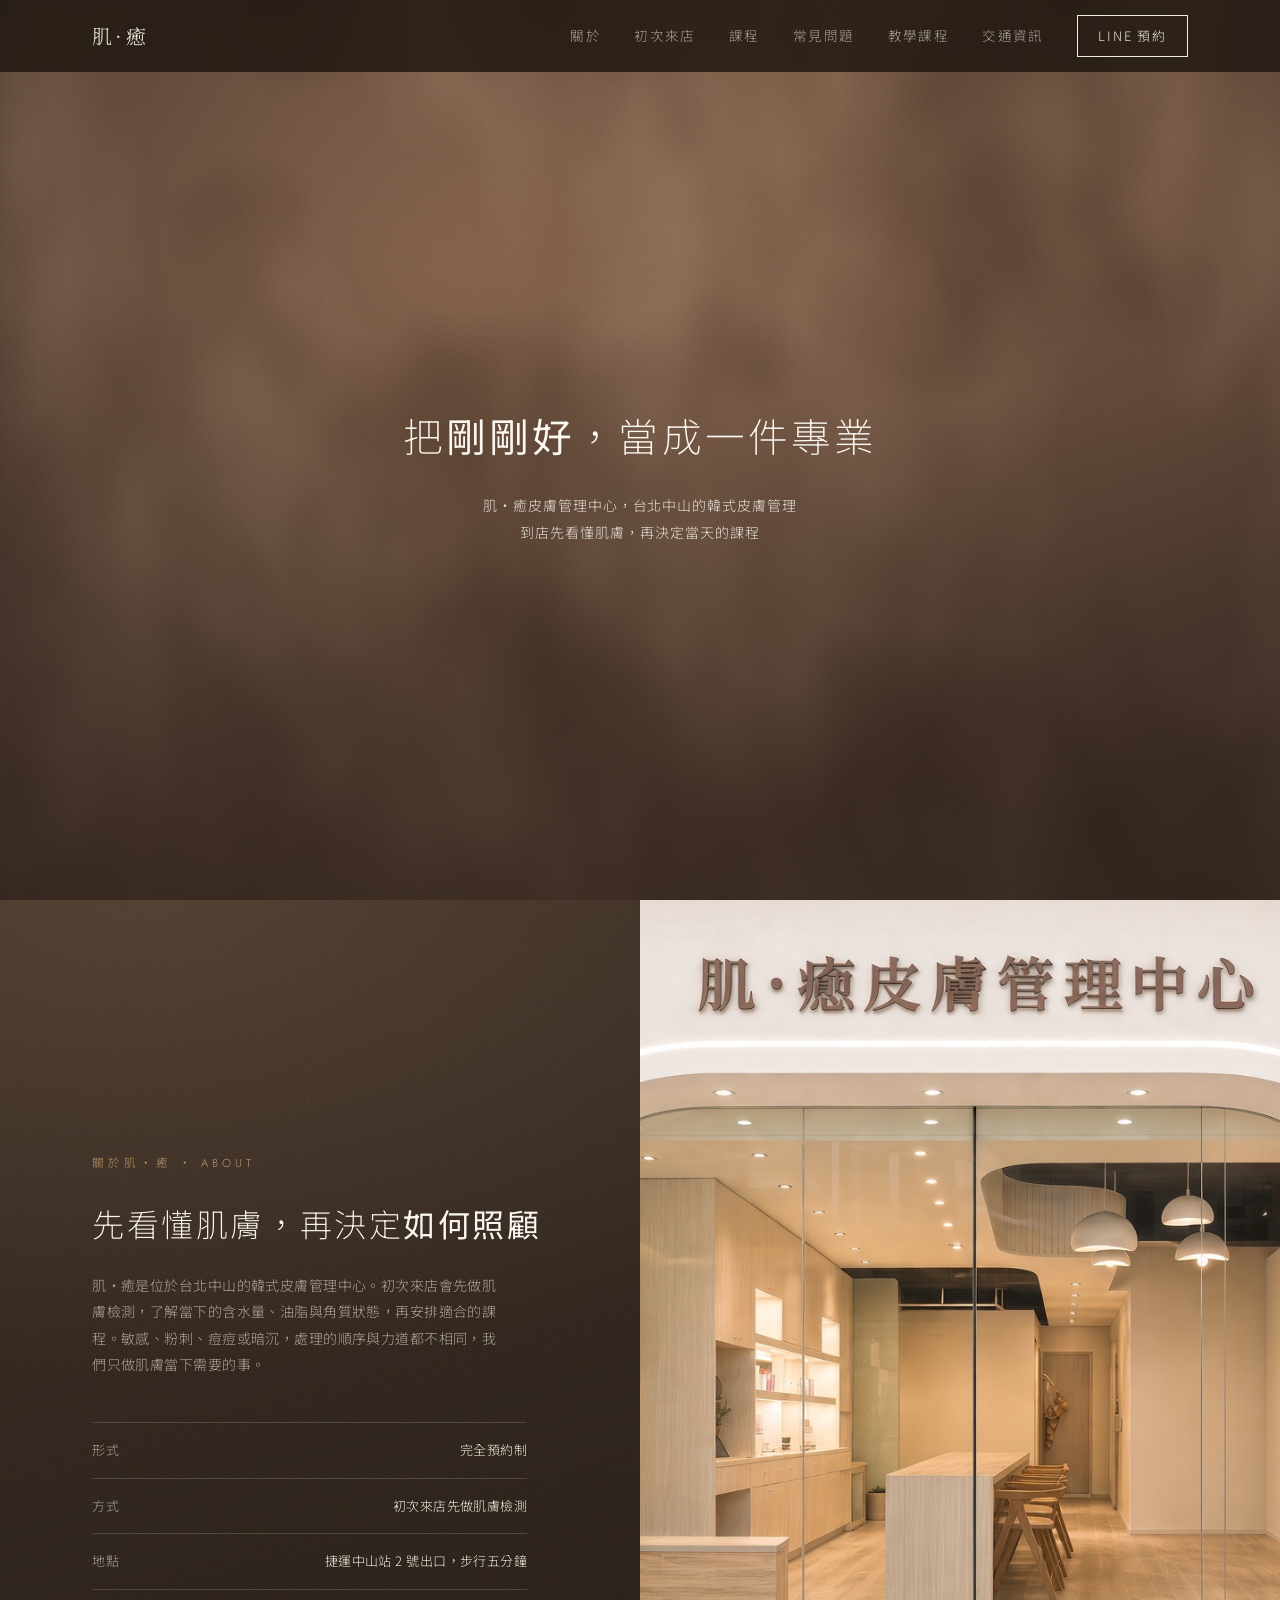
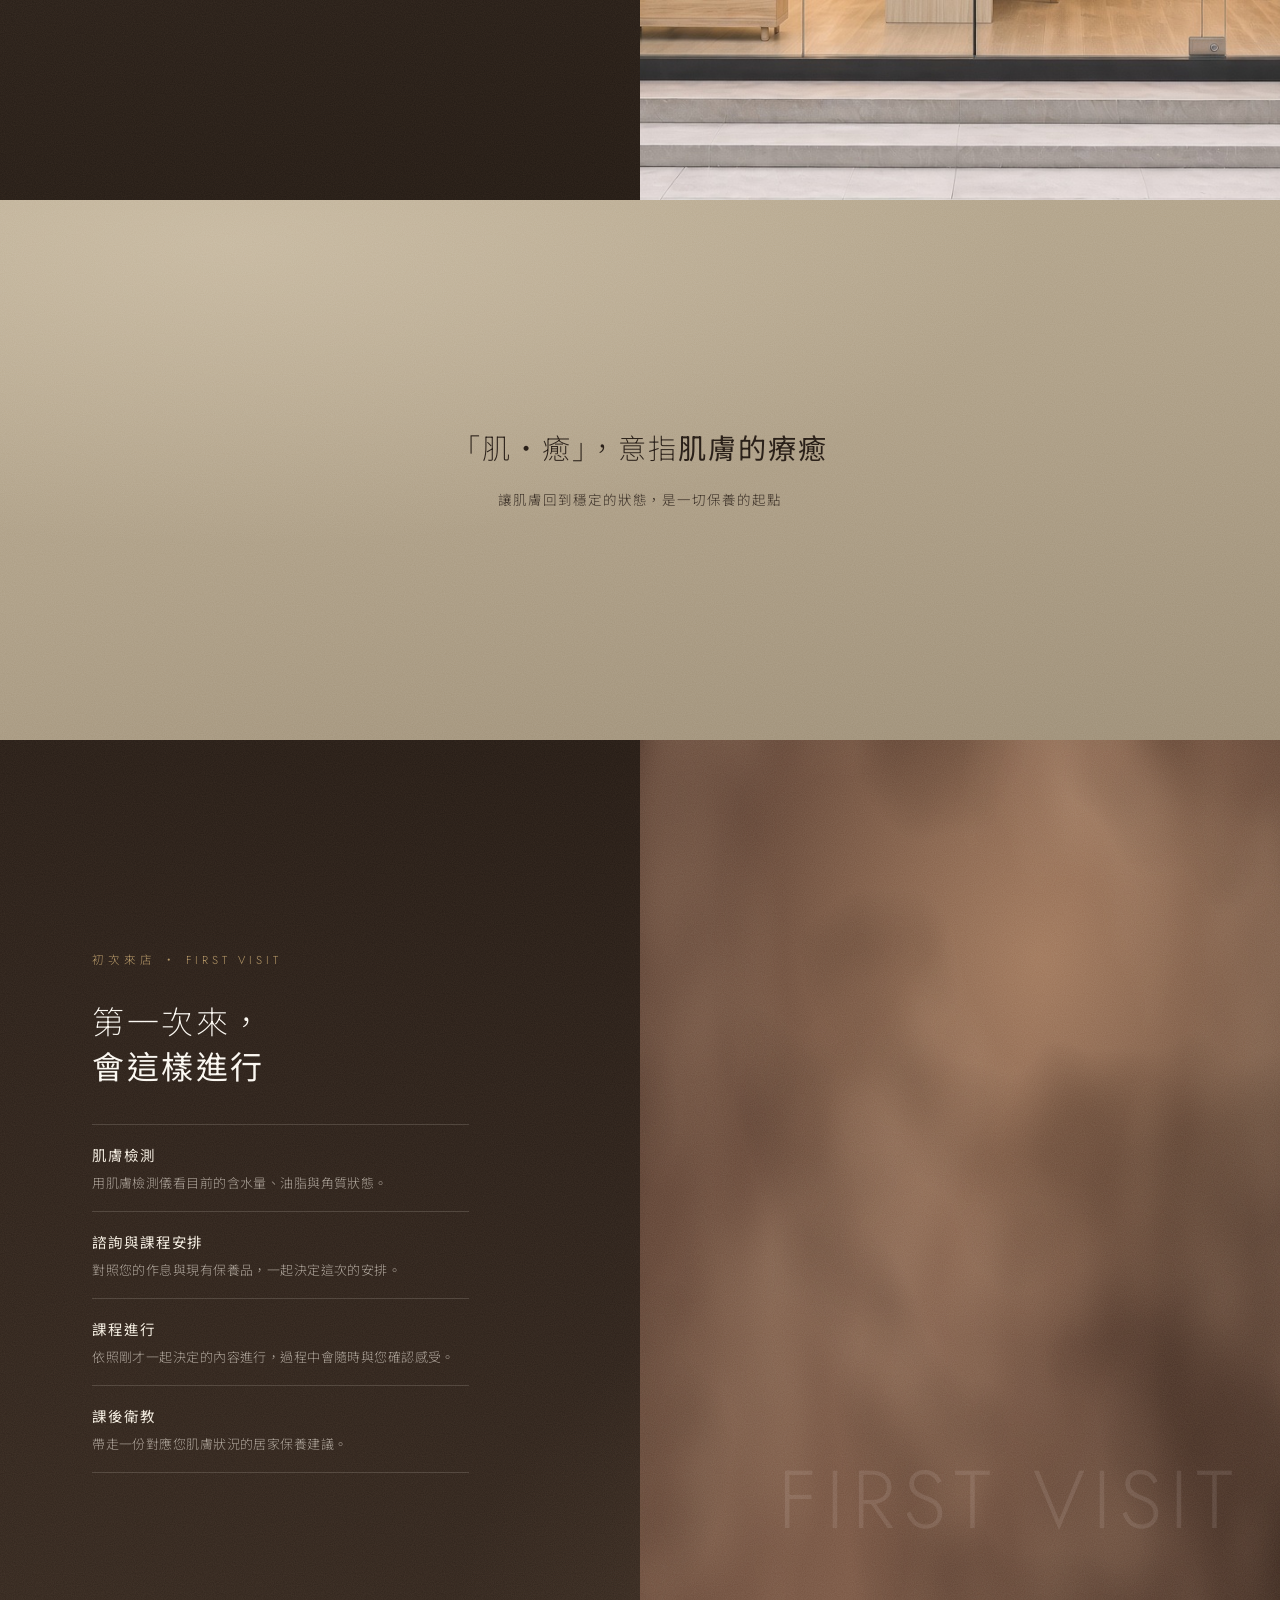
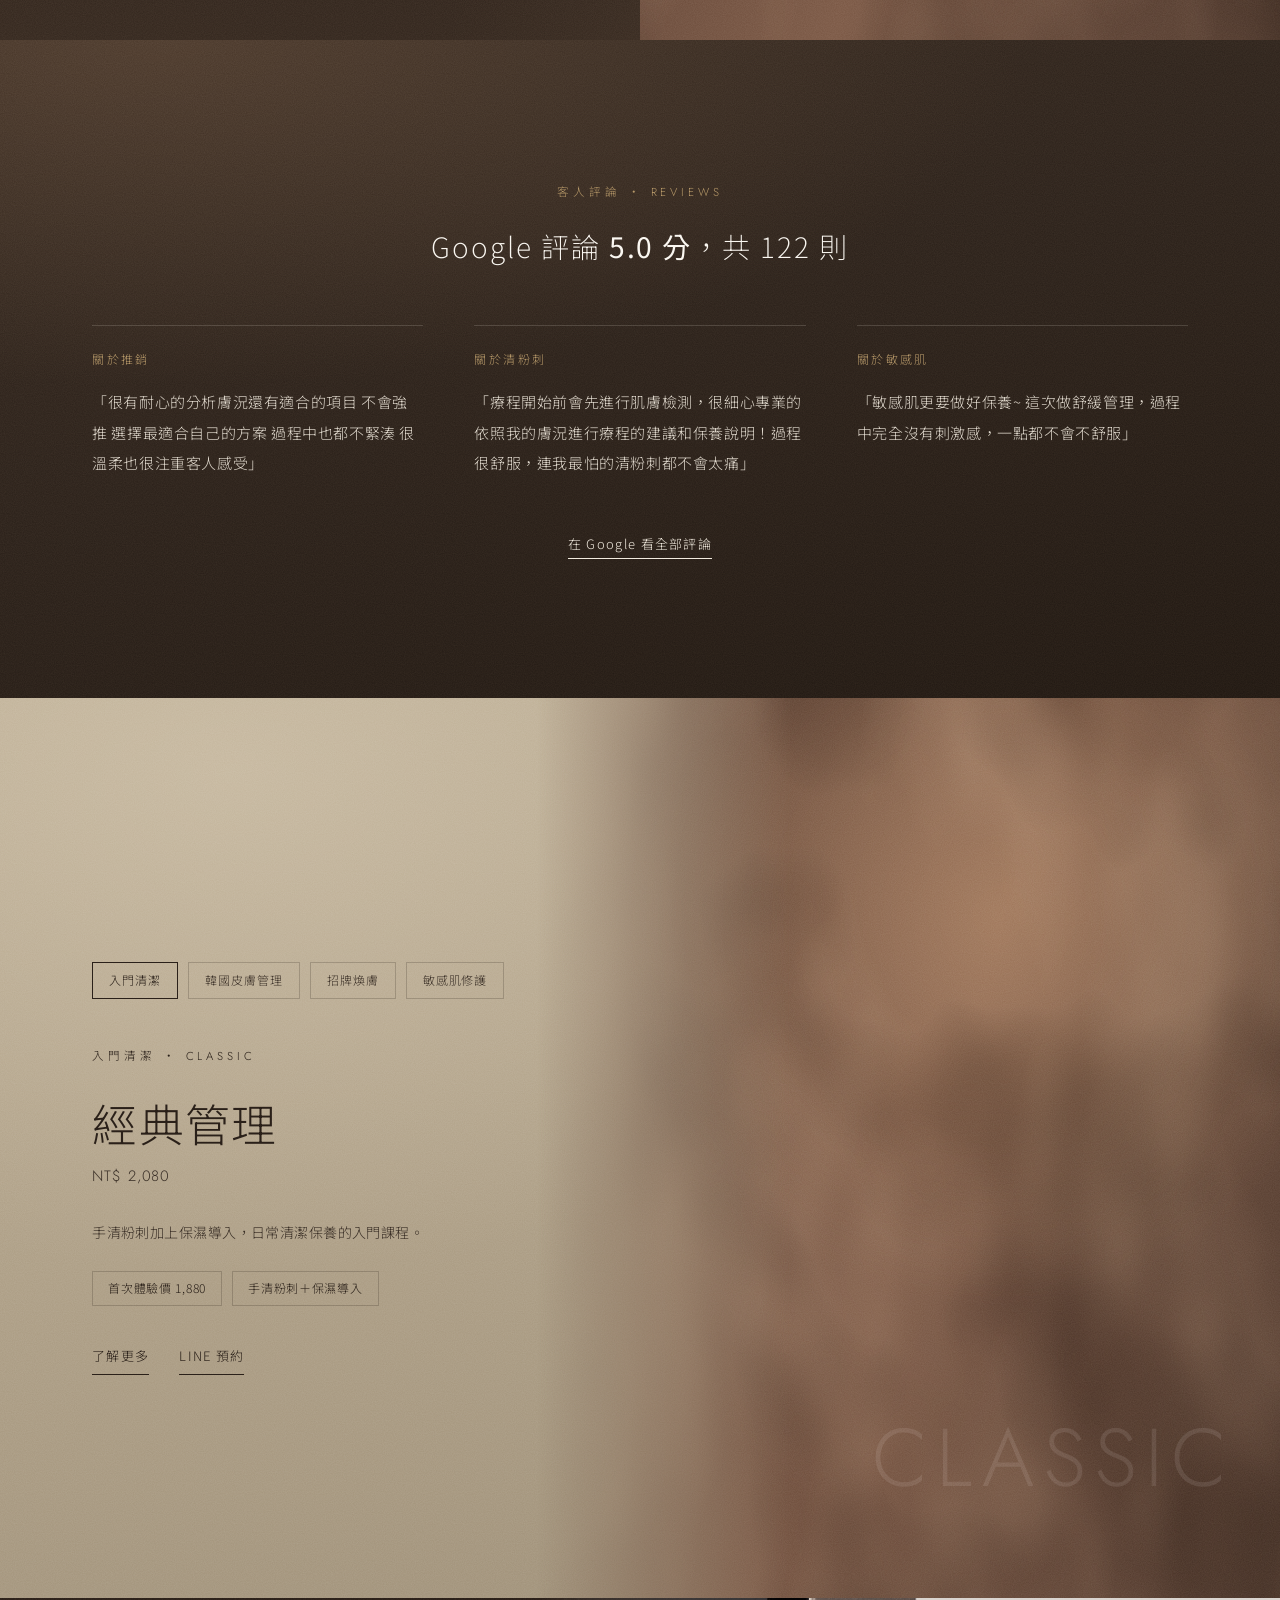
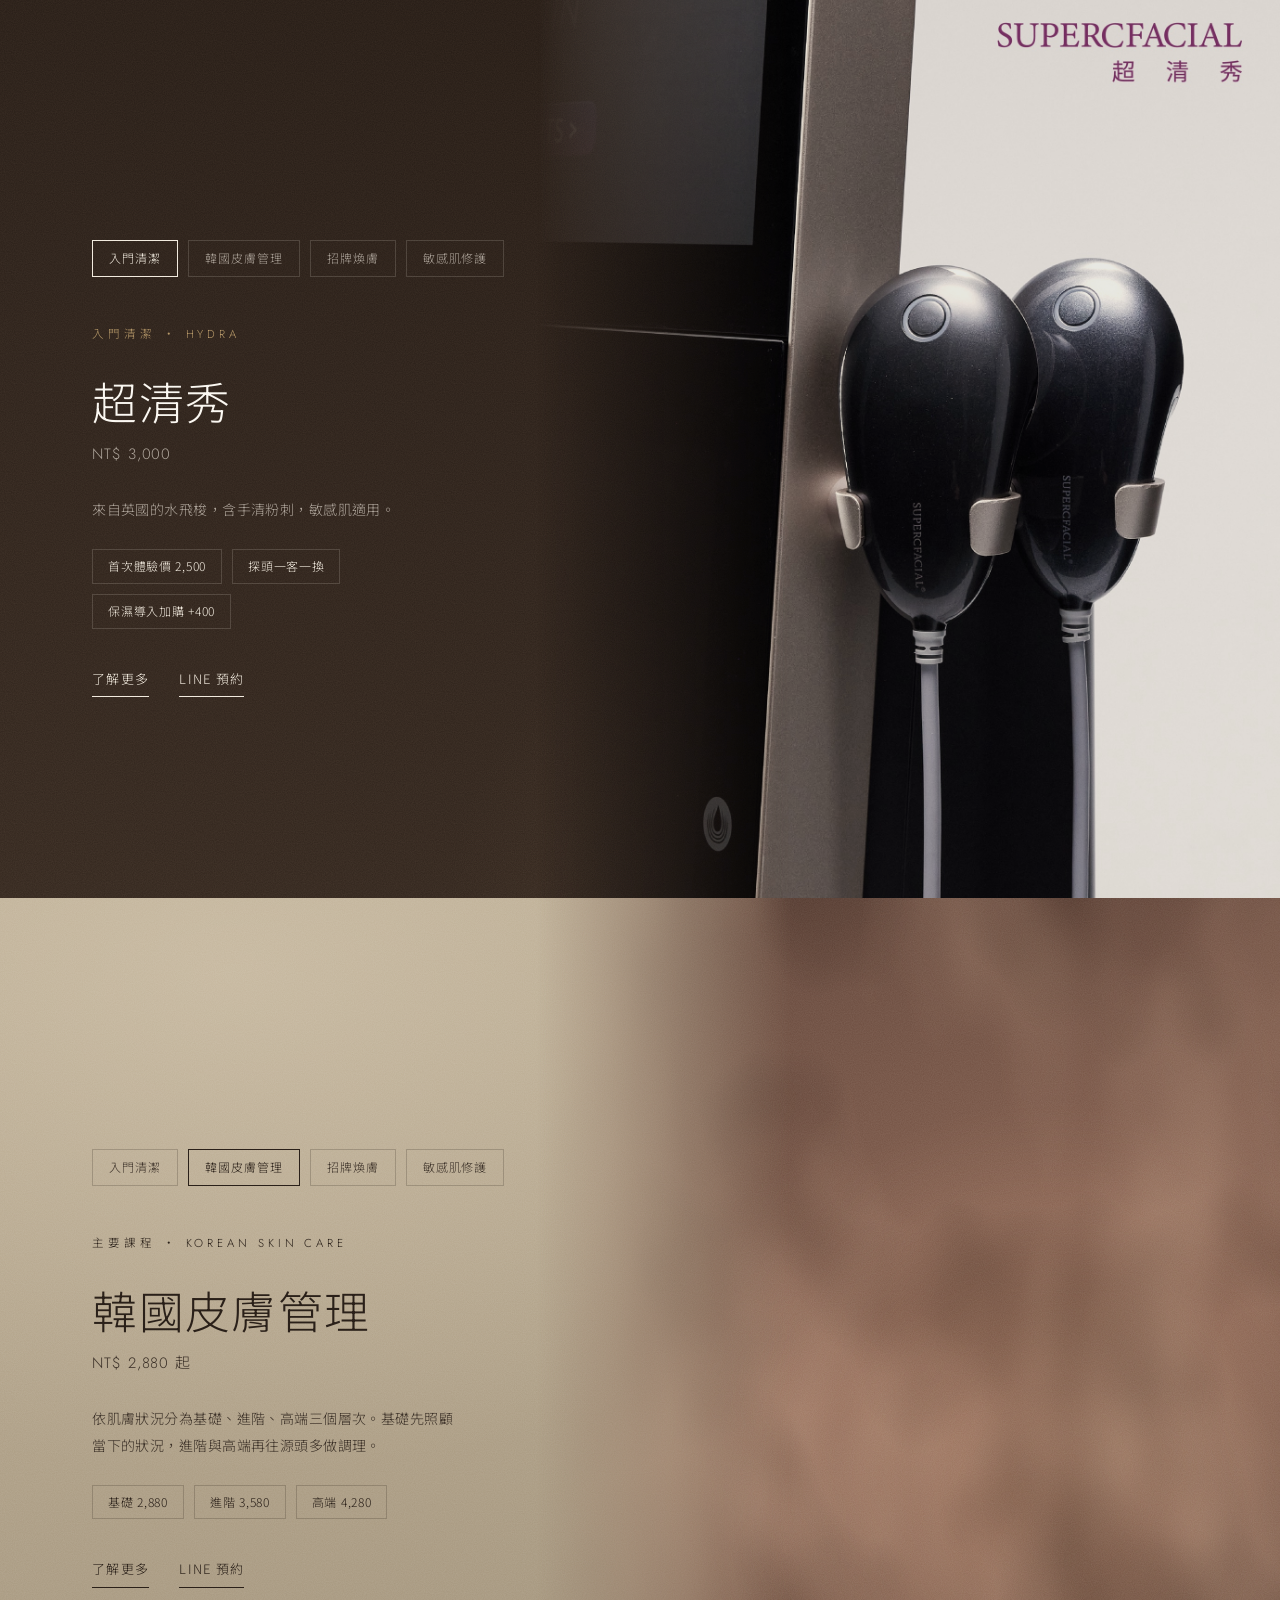
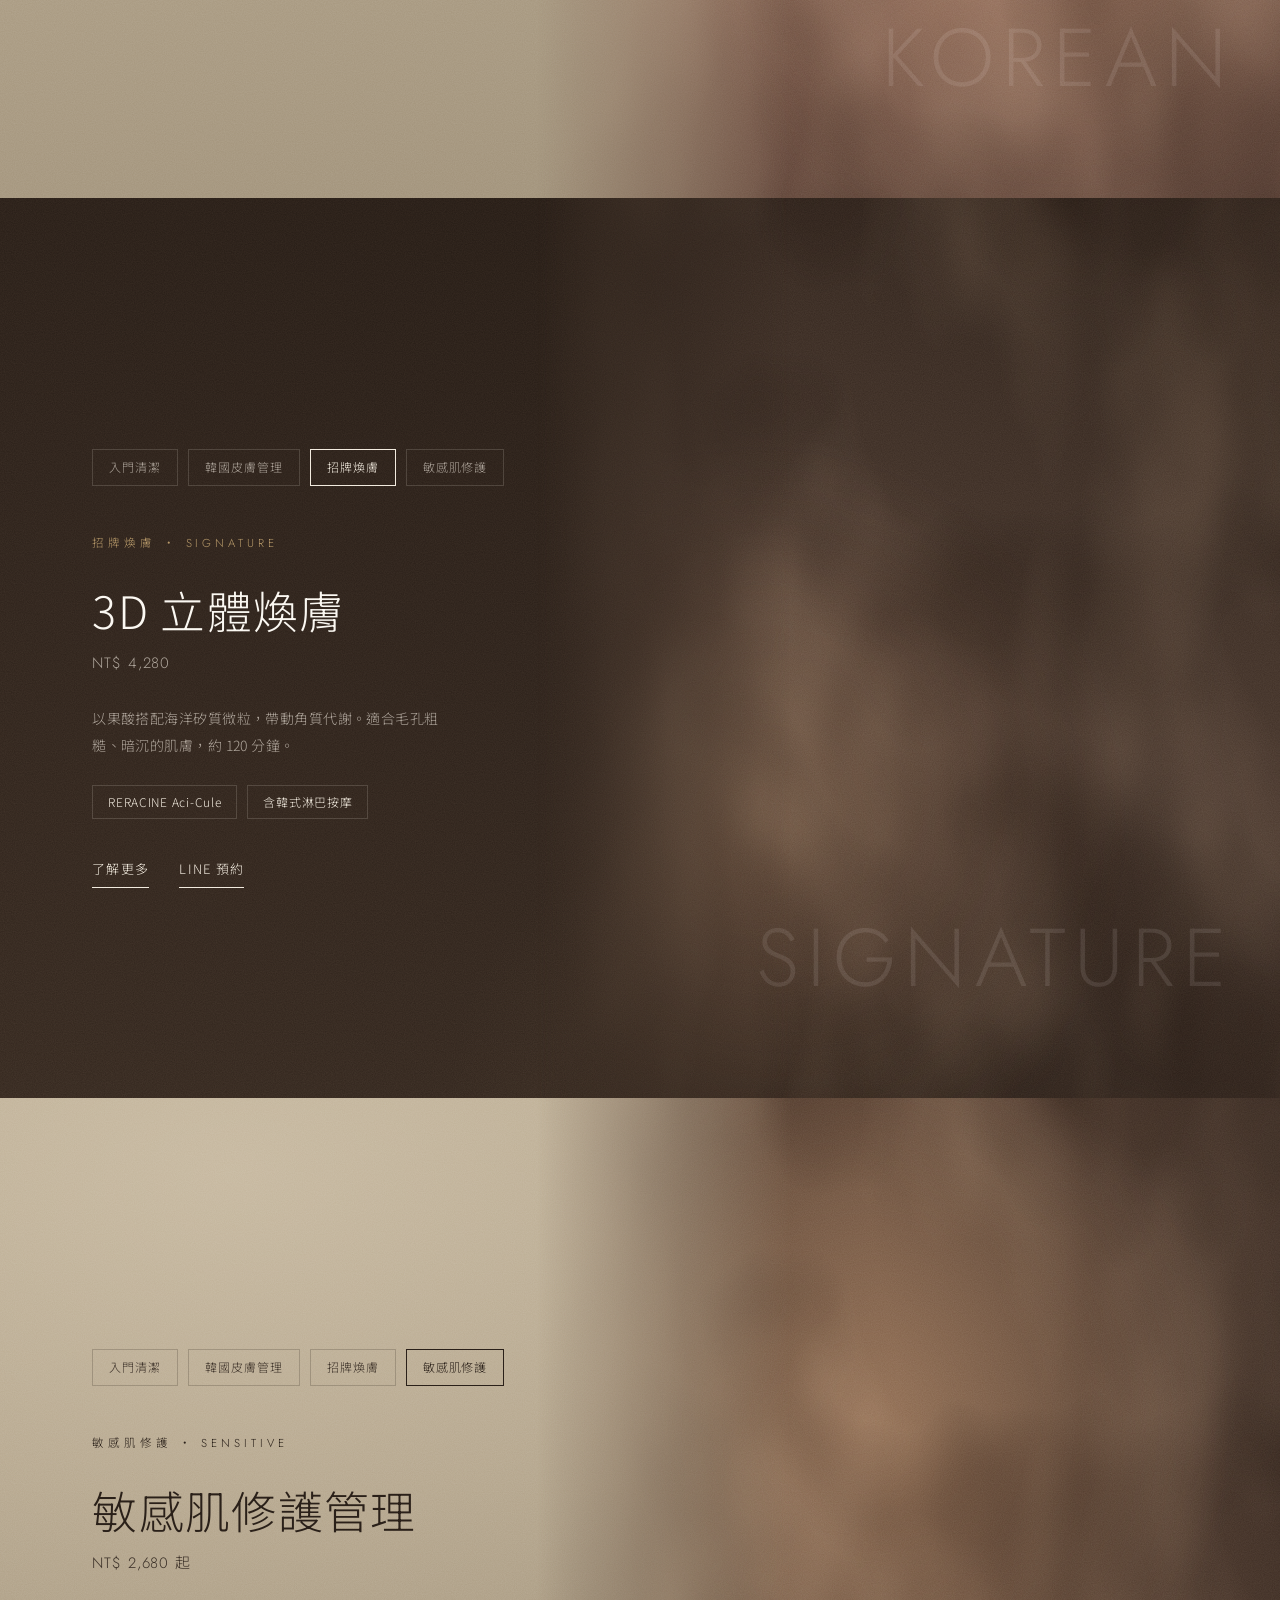
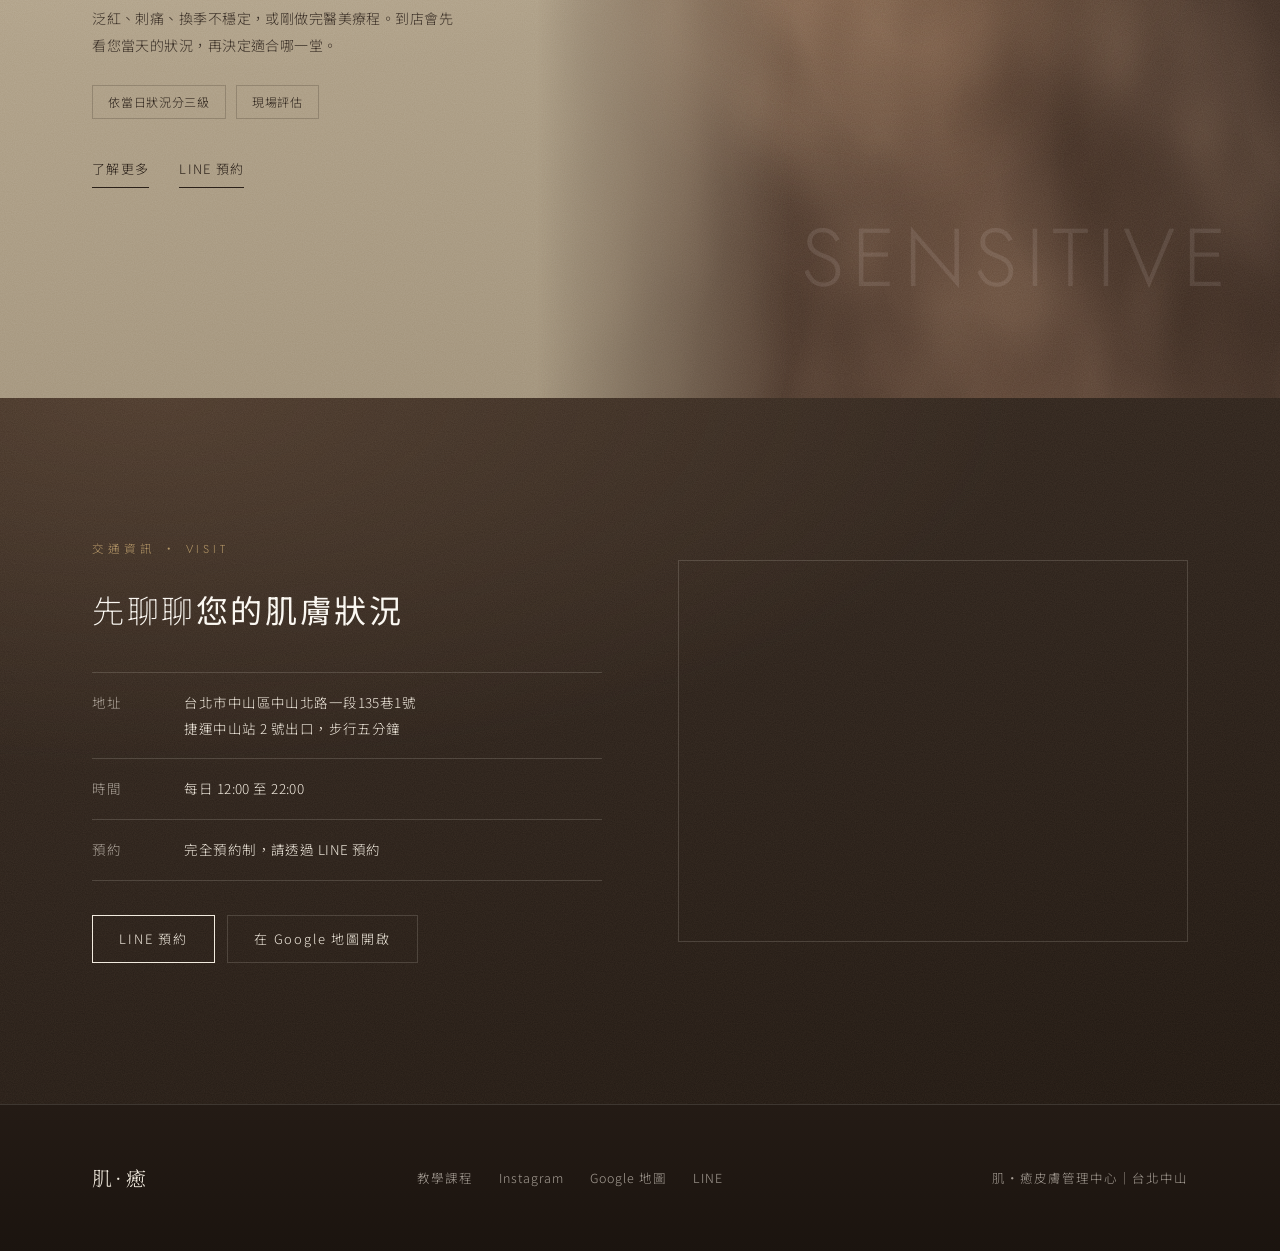
==== commit dd25c703: "feat: 新增教學課程頁(一日體驗班、二日零基礎班、五日創業全科班) Co-Authored-By: Claude Fable 5.2 <noreply@anthropic.com>" ====
--- a/index.html
+++ b/index.html
@@ -30,6 +30,7 @@
     <a href="#first-visit">初次來店</a>
     <a href="#courses">課程</a>
     <a href="faq.html">常見問題</a>
+    <a href="academy.html">教學課程</a>
     <a href="#visit">交通資訊</a>
     <a class="btn-line" href="https://lin.ee/NUTOopS0" target="_blank" rel="noopener">LINE 預約</a>
   </div>
@@ -194,7 +195,7 @@
 
 <footer>
   <a class="brand" href="#top">肌·癒</a>
-  <div class="foot-links"><a href="https://www.instagram.com/jiyu.tw/" target="_blank" rel="noopener">Instagram</a><a href="https://www.google.com/maps?cid=13029954683794397936" target="_blank" rel="noopener">Google 地圖</a><a href="https://lin.ee/NUTOopS0" target="_blank" rel="noopener">LINE</a></div>
+  <div class="foot-links"><a href="academy.html">教學課程</a><a href="https://www.instagram.com/jiyu.tw/" target="_blank" rel="noopener">Instagram</a><a href="https://www.google.com/maps?cid=13029954683794397936" target="_blank" rel="noopener">Google 地圖</a><a href="https://lin.ee/NUTOopS0" target="_blank" rel="noopener">LINE</a></div>
   <div>肌·癒皮膚管理中心｜台北中山</div>
 </footer>
 
